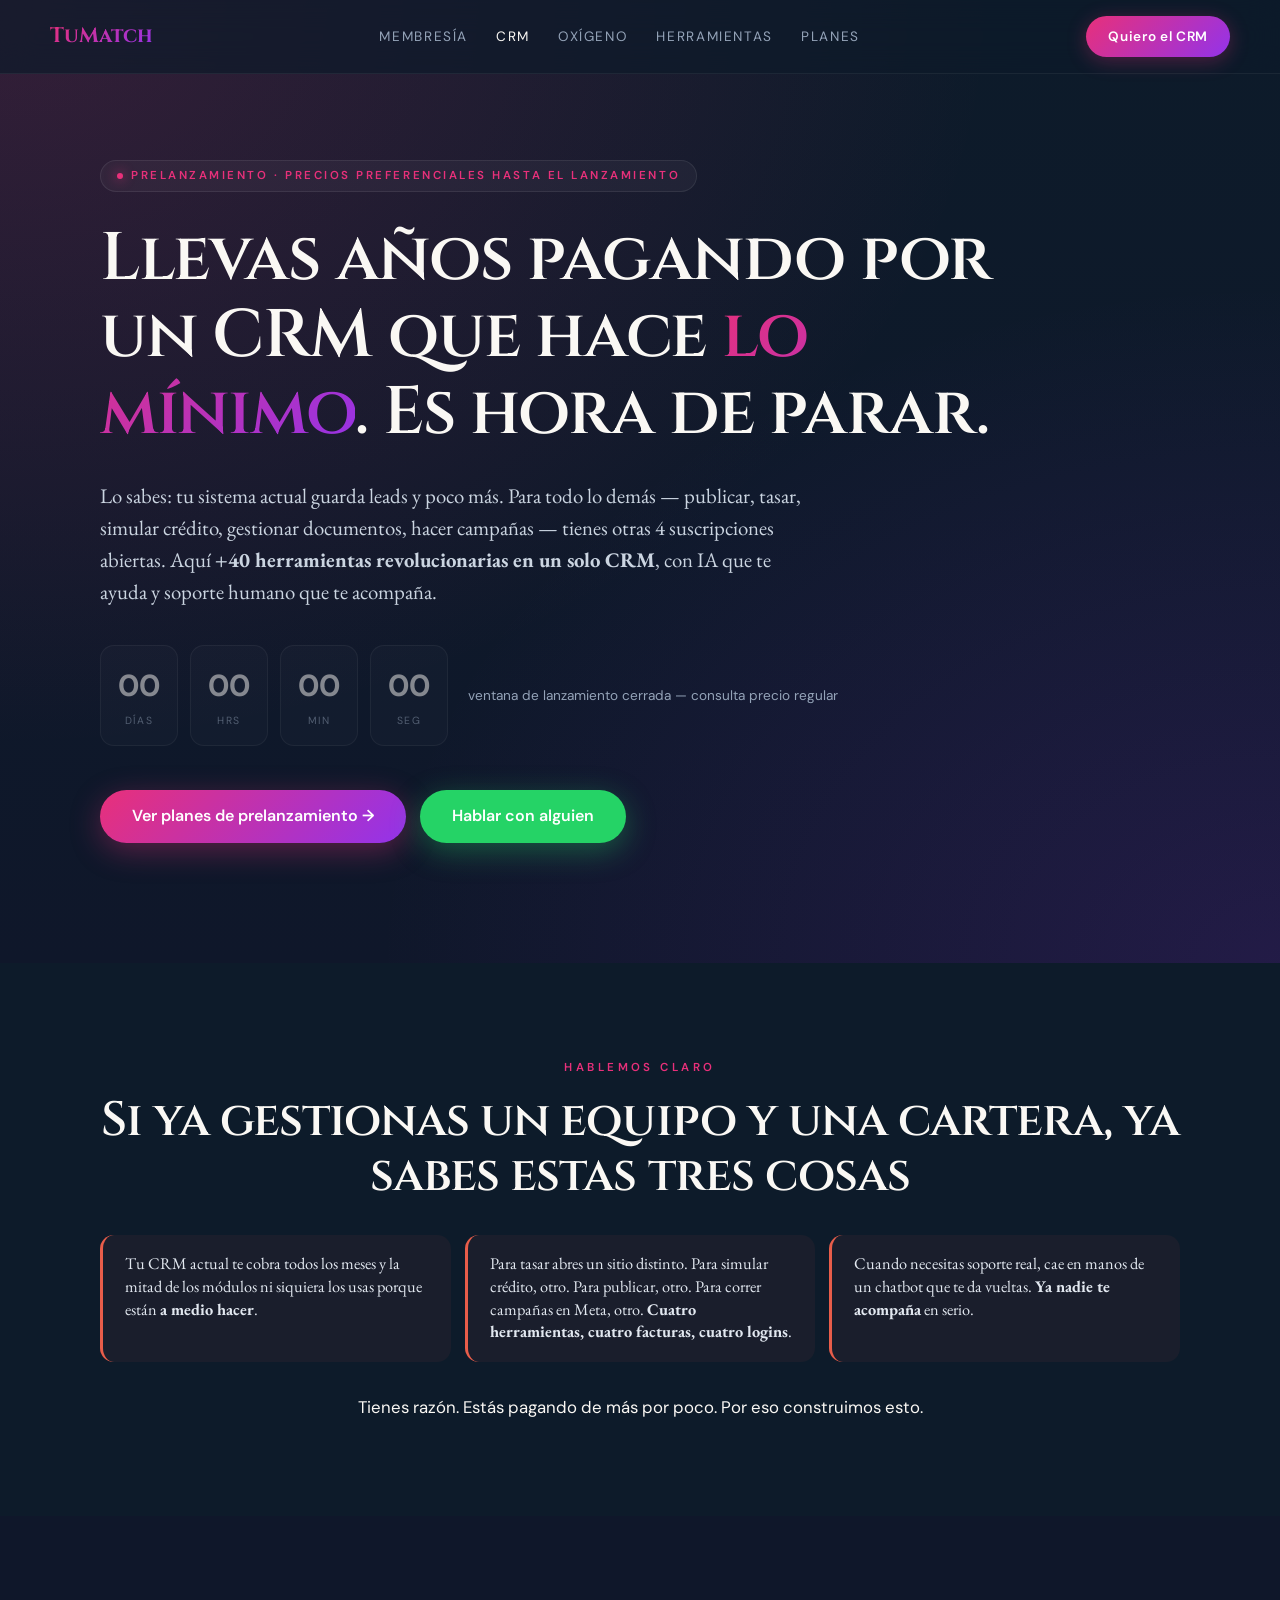
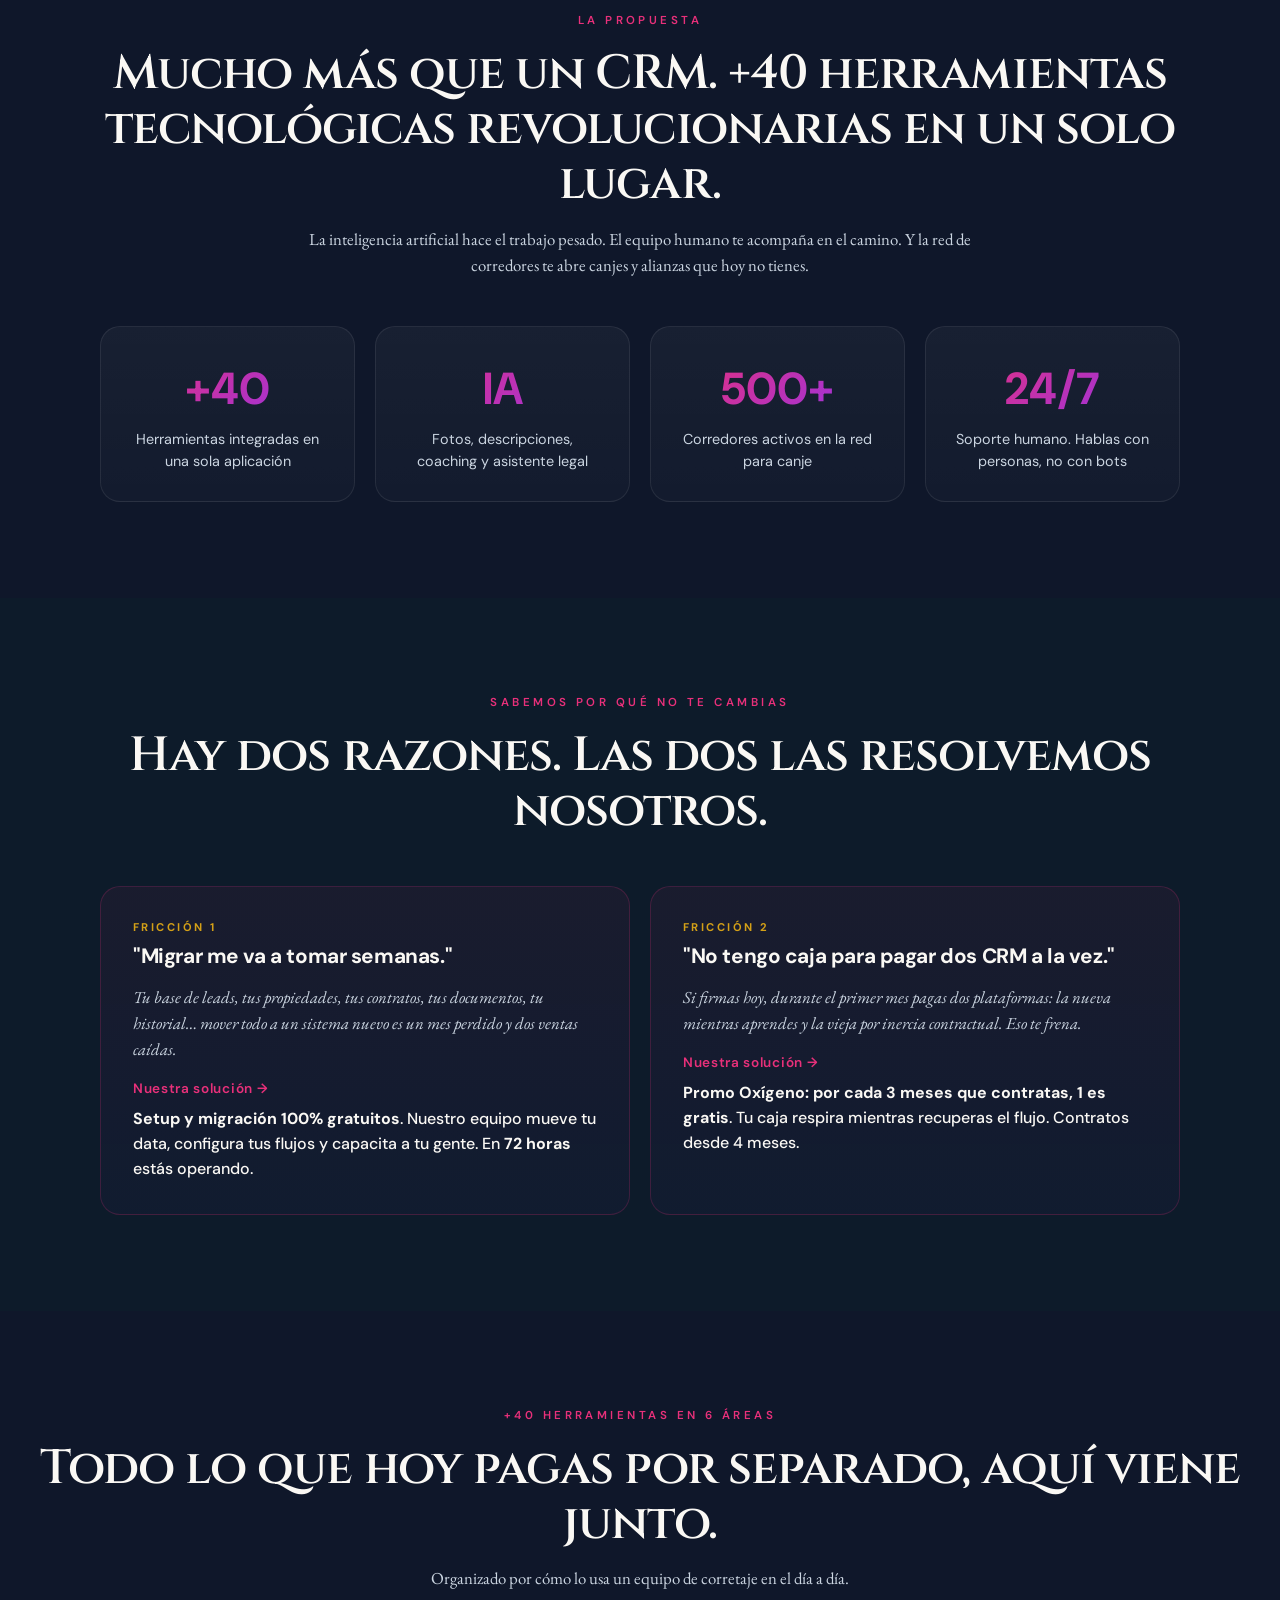
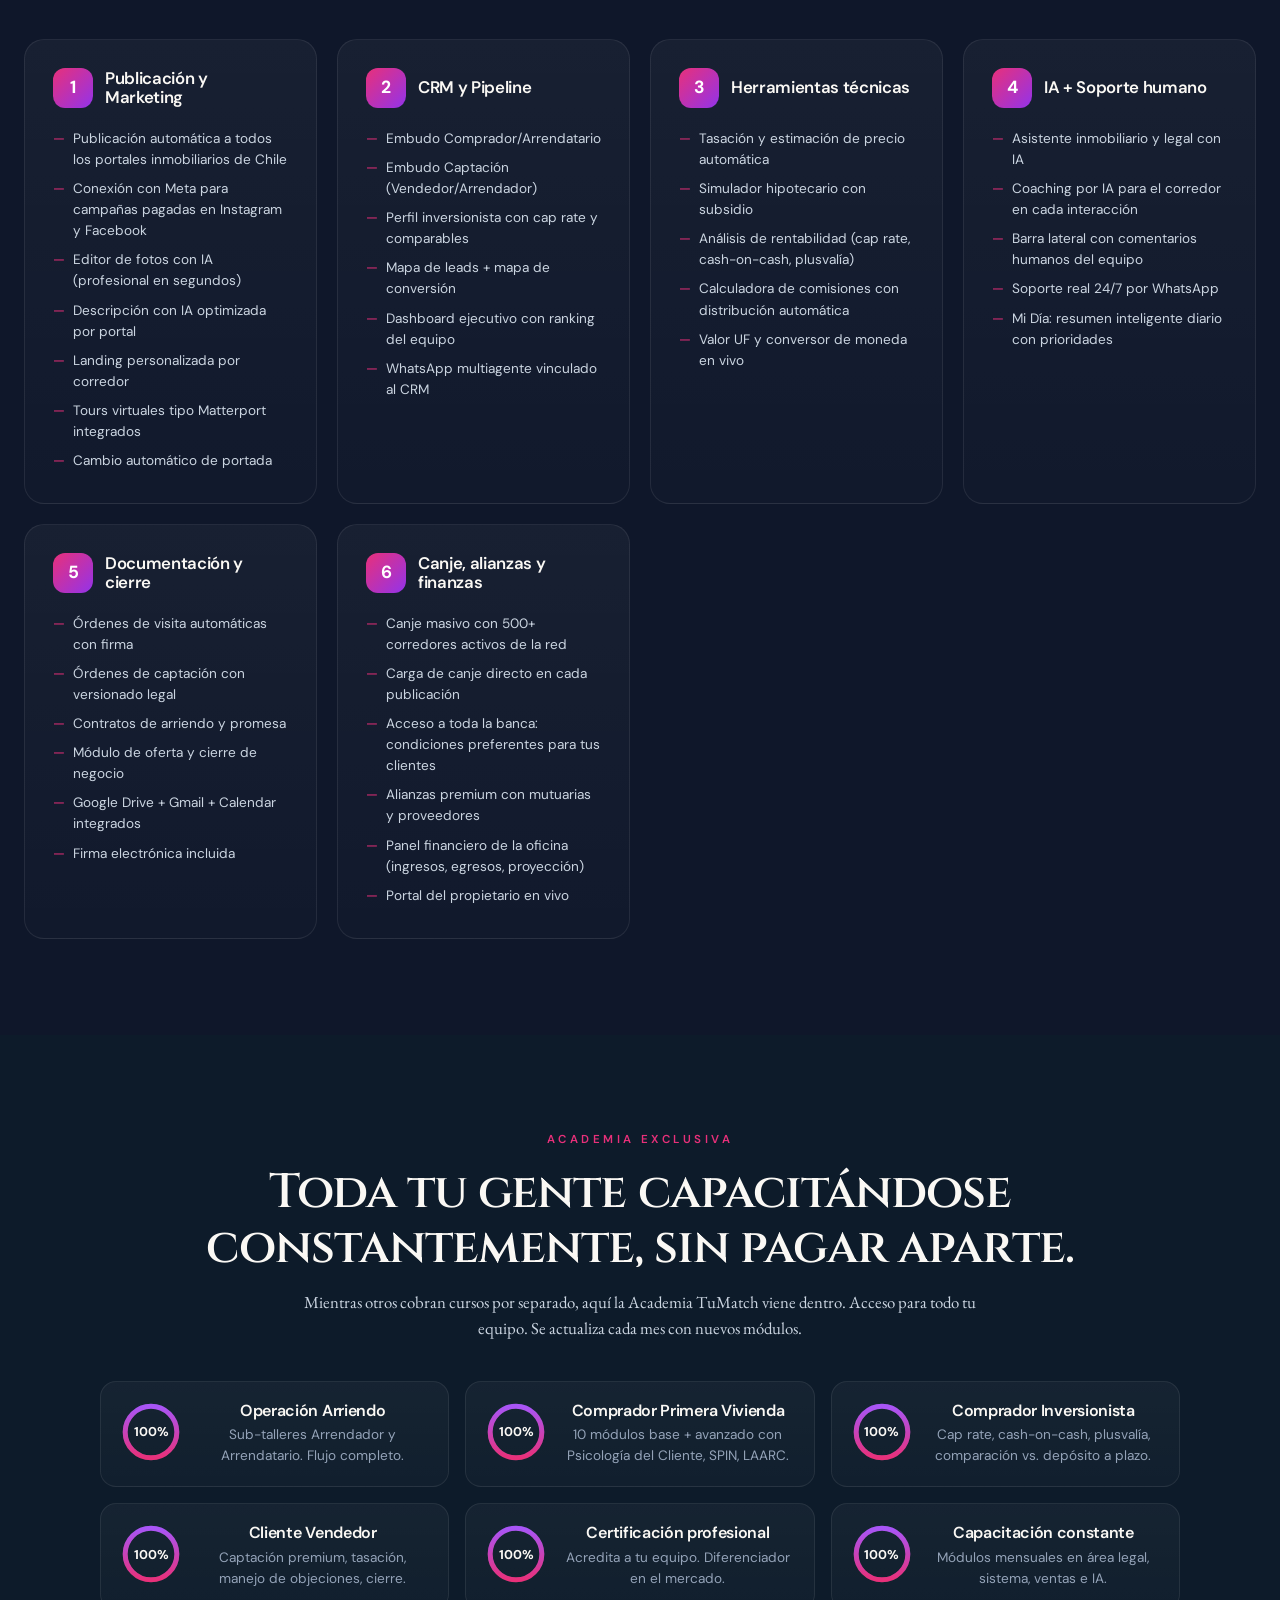
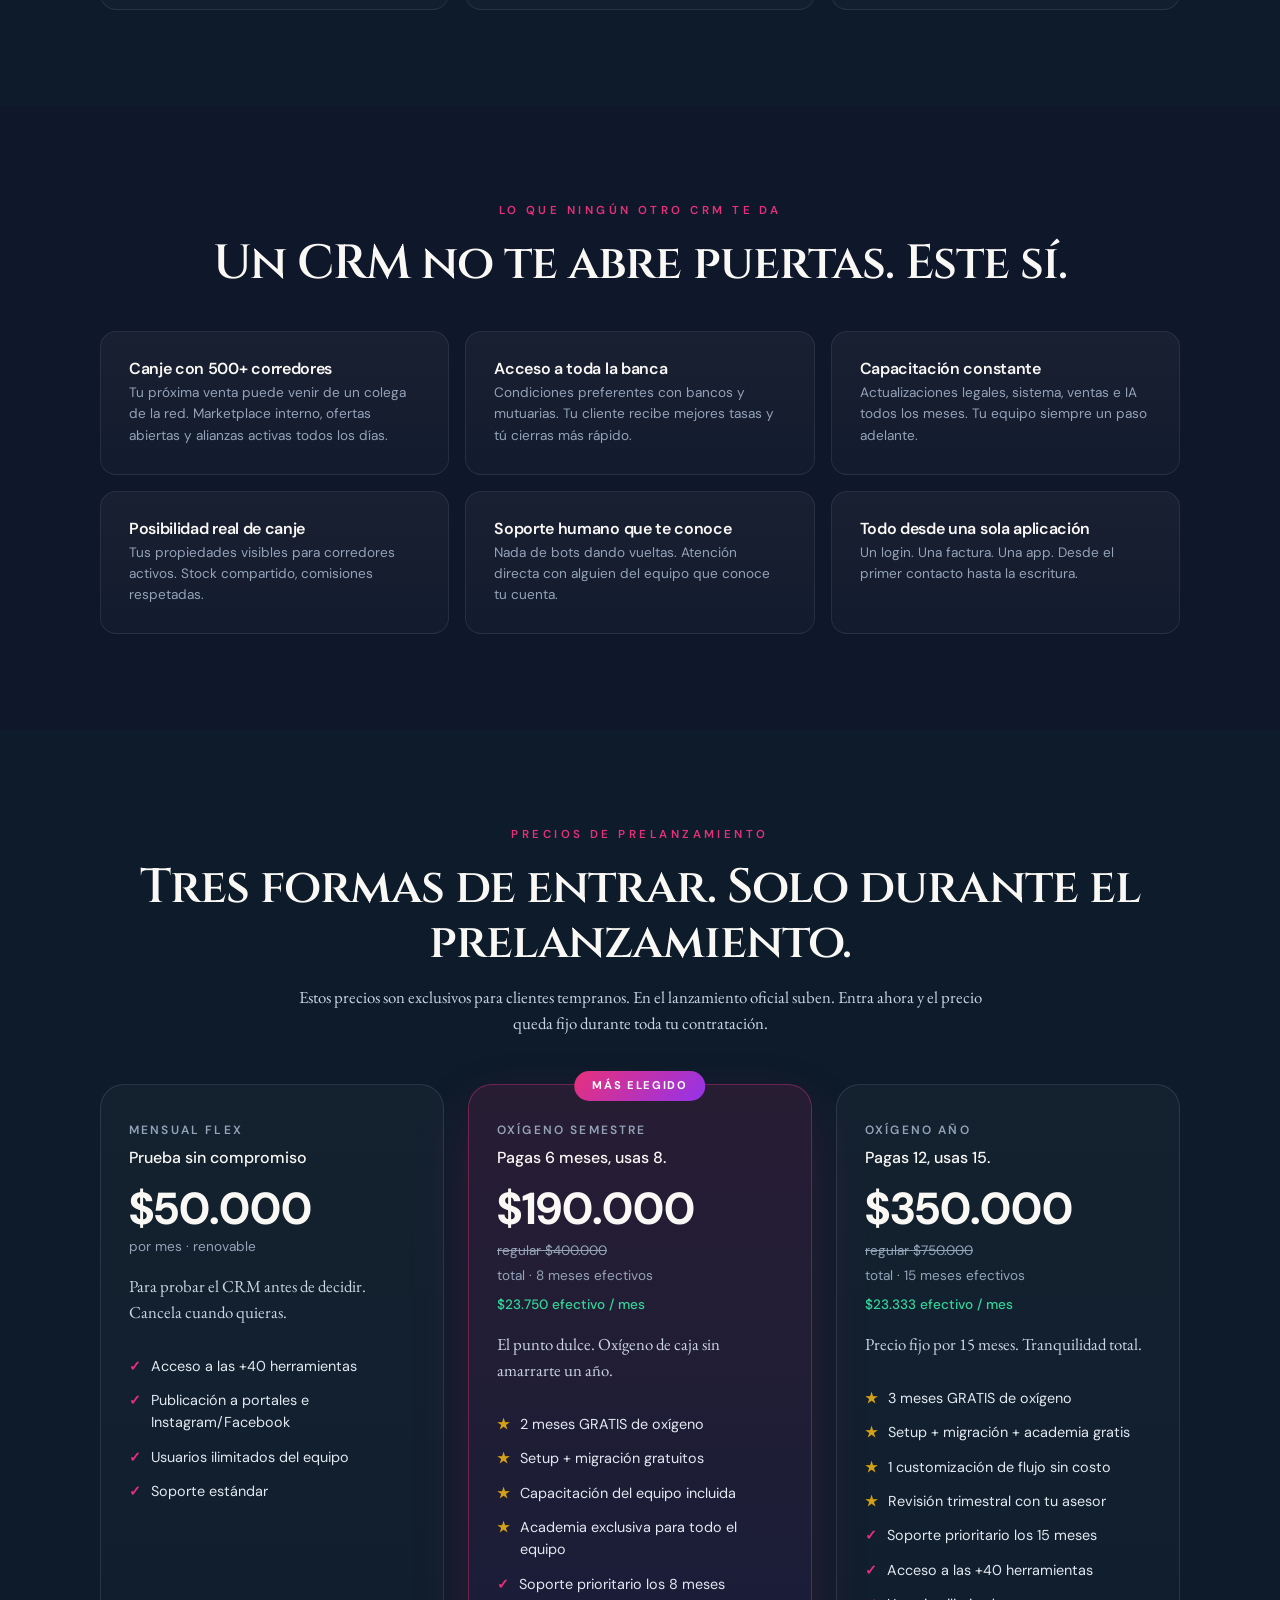
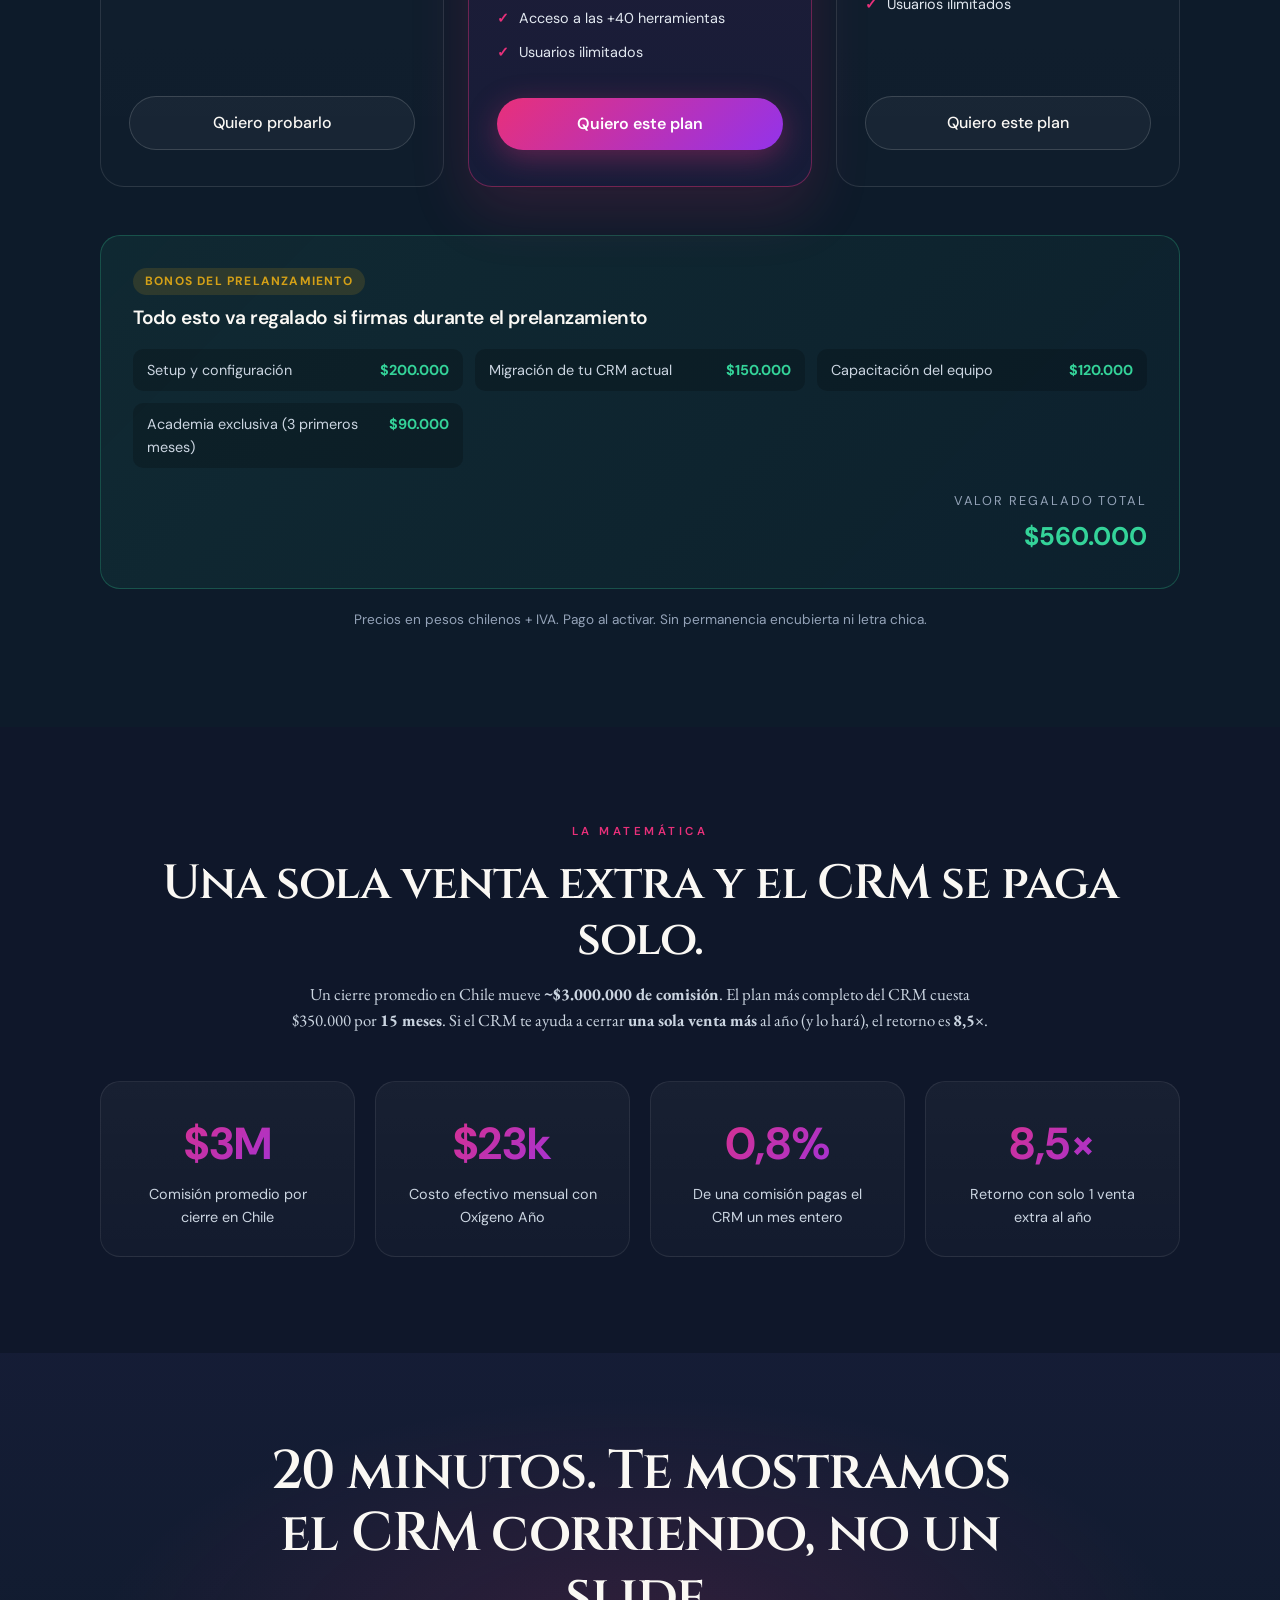
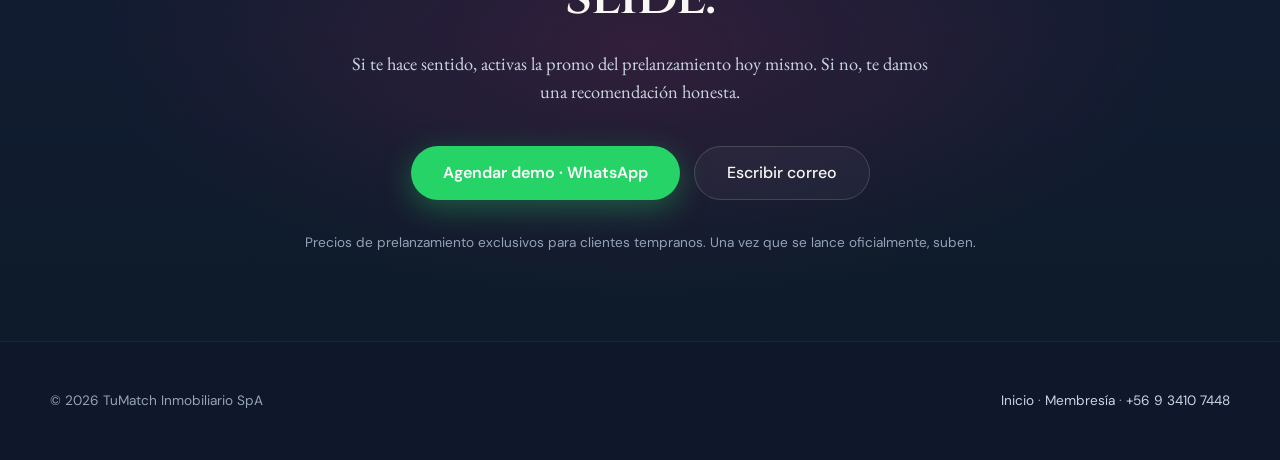
==== crm/index.html @ 9b748abf "refactor(crm, hub): ajustar avatar + quitar comparativa pública CRM: - Avatar: dueño inmobiliaria co" ====
<!DOCTYPE html>
<html lang="es">
<head>
  <meta charset="UTF-8" />
  <meta name="viewport" content="width=device-width, initial-scale=1.0" />
  <meta name="theme-color" content="#0D1B2A" />
  <meta name="robots" content="index, follow" />

  <title>CRM TuMatch — Más de 40 herramientas revolucionarias en un solo CRM</title>
  <meta name="description" content="Mucho más que un CRM. +40 herramientas con IA, academia exclusiva, canje con 500+ corredores y alianzas con la banca. Prelanzamiento con precios preferenciales: pagas 6 meses, usas 8." />

  <link rel="canonical" href="https://tumatch-propuesta-comercial.vercel.app/crm" />
  <link rel="icon" type="image/svg+xml" href="/favicon.svg" />

  <meta property="og:type" content="product" />
  <meta property="og:url" content="https://tumatch-propuesta-comercial.vercel.app/crm" />
  <meta property="og:title" content="CRM TuMatch — +40 herramientas revolucionarias en un solo lugar" />
  <meta property="og:description" content="Mucho más que CRM: IA, academia, canje entre corredores, alianzas con banca. Precios preferenciales de prelanzamiento hasta el lanzamiento oficial." />
  <meta property="og:image" content="https://tumatch-propuesta-comercial.vercel.app/favicon.svg" />
  <meta property="og:site_name" content="TuMatch" />
  <meta property="og:locale" content="es_CL" />
  <meta name="twitter:card" content="summary_large_image" />
  <meta name="twitter:title" content="CRM TuMatch — +40 herramientas revolucionarias" />
  <meta name="twitter:description" content="Mucho más que CRM: IA, academia, canje, banca. Prelanzamiento." />
  <meta name="twitter:image" content="https://tumatch-propuesta-comercial.vercel.app/favicon.svg" />

  <link rel="preconnect" href="https://fonts.googleapis.com" />
  <link rel="preconnect" href="https://fonts.gstatic.com" crossorigin />
  <link href="https://fonts.googleapis.com/css2?family=Cinzel:wght@500;600;700&family=EB+Garamond:wght@400;500&family=DM+Sans:wght@400;500;600;700&display=swap" rel="stylesheet" />
  <link rel="stylesheet" href="/styles.css" />

  <script type="application/ld+json">
  {
    "@context": "https://schema.org",
    "@type": "Product",
    "name": "CRM TuMatch",
    "description": "Plataforma todo-en-uno con +40 herramientas para empresas de corretaje: CRM, IA, academia exclusiva, red de canje, alianzas con banca, publicación a portales y redes sociales.",
    "brand": { "@type": "Brand", "name": "TuMatch" },
    "offers": [
      {
        "@type": "Offer",
        "name": "Prelanzamiento — Mensual Flex",
        "price": "50000",
        "priceCurrency": "CLP",
        "priceValidUntil": "2026-04-30",
        "availability": "https://schema.org/InStock",
        "url": "https://tumatch-propuesta-comercial.vercel.app/crm#planes"
      },
      {
        "@type": "Offer",
        "name": "Prelanzamiento — Oxígeno Semestre (pagas 6, usas 8)",
        "price": "190000",
        "priceCurrency": "CLP",
        "priceValidUntil": "2026-04-30",
        "availability": "https://schema.org/InStock",
        "url": "https://tumatch-propuesta-comercial.vercel.app/crm#planes"
      },
      {
        "@type": "Offer",
        "name": "Prelanzamiento — Oxígeno Año (pagas 12, usas 15)",
        "price": "350000",
        "priceCurrency": "CLP",
        "priceValidUntil": "2026-04-30",
        "availability": "https://schema.org/InStock",
        "url": "https://tumatch-propuesta-comercial.vercel.app/crm#planes"
      }
    ]
  }
  </script>
</head>
<body>
  <a href="#main" class="skip-link">Saltar al contenido</a>

  <nav class="nav" aria-label="Navegación principal">
    <div class="nav-inner">
      <a href="/" class="brand">TuMatch</a>
      <div class="nav-links">
        <a href="/membresia">Membresía</a>
        <a href="/crm" aria-current="page">CRM</a>
        <a href="#oxigeno">Oxígeno</a>
        <a href="#herramientas">Herramientas</a>
        <a href="#planes">Planes</a>
      </div>
      <a class="nav-cta" href="https://wa.me/56934107448?text=Hola%2C%20me%20interesa%20el%20CRM%20de%20TuMatch" target="_blank" rel="noopener noreferrer">Quiero el CRM</a>
    </div>
  </nav>

  <main id="main">
    <!-- HERO -->
    <section class="hero">
      <div class="section-narrow">
        <div class="hero-badge"><span class="dot" aria-hidden="true"></span>Prelanzamiento · Precios preferenciales hasta el lanzamiento</div>
        <h1>Llevas años pagando por un CRM que hace <span class="grad">lo mínimo</span>. Es hora de parar.</h1>
        <p class="lead">
          Lo sabes: tu sistema actual guarda leads y poco más. Para todo lo demás — publicar, tasar,
          simular crédito, gestionar documentos, hacer campañas — tienes otras 4 suscripciones abiertas.
          Aquí <strong>+40 herramientas revolucionarias en un solo CRM</strong>, con IA que te ayuda y
          soporte humano que te acompaña.
        </p>

        <div id="countdown" class="countdown" aria-live="polite">
          <div class="countdown-box"><div class="num" data-d>00</div><div class="lbl">días</div></div>
          <div class="countdown-box"><div class="num" data-h>00</div><div class="lbl">hrs</div></div>
          <div class="countdown-box"><div class="num" data-m>00</div><div class="lbl">min</div></div>
          <div class="countdown-box"><div class="num" data-s>00</div><div class="lbl">seg</div></div>
          <span class="countdown-caption" data-cd-caption>para el precio único de prelanzamiento</span>
        </div>

        <div class="hero-ctas">
          <a href="#planes" class="btn-primary">Ver planes de prelanzamiento →</a>
          <a href="https://wa.me/56934107448?text=Hola%2C%20me%20interesa%20el%20CRM%20de%20TuMatch" target="_blank" rel="noopener noreferrer" class="btn-whatsapp">Hablar con alguien</a>
        </div>
      </div>
    </section>

    <!-- EL INSIGHT -->
    <section class="section">
      <div class="section-narrow">
        <div class="center">
          <div class="section-eyebrow">Hablemos claro</div>
          <h2 class="section-title">Si ya gestionas un equipo y una cartera, ya sabes estas tres cosas</h2>
        </div>
        <ul class="pain-list">
          <li>Tu CRM actual te cobra todos los meses y la mitad de los módulos ni siquiera los usas porque están <strong>a medio hacer</strong>.</li>
          <li>Para tasar abres un sitio distinto. Para simular crédito, otro. Para publicar, otro. Para correr campañas en Meta, otro. <strong>Cuatro herramientas, cuatro facturas, cuatro logins</strong>.</li>
          <li>Cuando necesitas soporte real, cae en manos de un chatbot que te da vueltas. <strong>Ya nadie te acompaña</strong> en serio.</li>
        </ul>
        <p class="note" style="margin-top: 32px; font-size: 1.05rem; color: var(--cream);">
          Tienes razón. Estás pagando de más por poco. Por eso construimos esto.
        </p>
      </div>
    </section>

    <!-- LA PROPUESTA -->
    <section class="section" style="background: var(--slate-900);">
      <div class="section-narrow center">
        <div class="section-eyebrow">La propuesta</div>
        <h2 class="section-title">Mucho más que un CRM. +40 herramientas tecnológicas revolucionarias en un solo lugar.</h2>
        <p class="section-lead">
          La inteligencia artificial hace el trabajo pesado. El equipo humano te acompaña en el camino.
          Y la red de corredores te abre canjes y alianzas que hoy no tienes.
        </p>
        <div class="stats-grid">
          <div class="stat"><div class="big">+40</div><div class="lbl">Herramientas integradas en una sola aplicación</div></div>
          <div class="stat"><div class="big">IA</div><div class="lbl">Fotos, descripciones, coaching y asistente legal</div></div>
          <div class="stat"><div class="big">500+</div><div class="lbl">Corredores activos en la red para canje</div></div>
          <div class="stat"><div class="big">24/7</div><div class="lbl">Soporte humano. Hablas con personas, no con bots</div></div>
        </div>
      </div>
    </section>

    <!-- FRICCIONES + OXÍGENO -->
    <section class="section" id="oxigeno">
      <div class="section-narrow">
        <div class="center">
          <div class="section-eyebrow">Sabemos por qué no te cambias</div>
          <h2 class="section-title">Hay dos razones. Las dos las resolvemos nosotros.</h2>
        </div>

        <div class="frictions">
          <div class="friction">
            <div class="friction-tag">Fricción 1</div>
            <h3>"Migrar me va a tomar semanas."</h3>
            <p class="problem">Tu base de leads, tus propiedades, tus contratos, tus documentos, tu historial… mover todo a un sistema nuevo es un mes perdido y dos ventas caídas.</p>
            <div class="arrow">Nuestra solución →</div>
            <p class="answer"><strong>Setup y migración 100% gratuitos</strong>. Nuestro equipo mueve tu data, configura tus flujos y capacita a tu gente. En <strong>72 horas</strong> estás operando.</p>
          </div>

          <div class="friction">
            <div class="friction-tag">Fricción 2</div>
            <h3>"No tengo caja para pagar dos CRM a la vez."</h3>
            <p class="problem">Si firmas hoy, durante el primer mes pagas dos plataformas: la nueva mientras aprendes y la vieja por inercia contractual. Eso te frena.</p>
            <div class="arrow">Nuestra solución →</div>
            <p class="answer"><strong>Promo Oxígeno: por cada 3 meses que contratas, 1 es gratis</strong>. Tu caja respira mientras recuperas el flujo. Contratos desde 4 meses.</p>
          </div>
        </div>
      </div>
    </section>

    <!-- HERRAMIENTAS -->
    <section class="section" id="herramientas" style="background: var(--slate-900);">
      <div class="section-wide">
        <div class="center">
          <div class="section-eyebrow">+40 herramientas en 6 áreas</div>
          <h2 class="section-title">Todo lo que hoy pagas por separado, aquí viene junto.</h2>
          <p class="section-lead">Organizado por cómo lo usa un equipo de corretaje en el día a día.</p>
        </div>

        <div class="tool-cats">
          <div class="tool-cat">
            <div class="tool-cat-head">
              <div class="tool-cat-icon" aria-hidden="true">1</div>
              <h3>Publicación y Marketing</h3>
            </div>
            <ul>
              <li>Publicación automática a todos los portales inmobiliarios de Chile</li>
              <li>Conexión con Meta para campañas pagadas en Instagram y Facebook</li>
              <li>Editor de fotos con IA (profesional en segundos)</li>
              <li>Descripción con IA optimizada por portal</li>
              <li>Landing personalizada por corredor</li>
              <li>Tours virtuales tipo Matterport integrados</li>
              <li>Cambio automático de portada</li>
            </ul>
          </div>

          <div class="tool-cat">
            <div class="tool-cat-head">
              <div class="tool-cat-icon" aria-hidden="true">2</div>
              <h3>CRM y Pipeline</h3>
            </div>
            <ul>
              <li>Embudo Comprador/Arrendatario</li>
              <li>Embudo Captación (Vendedor/Arrendador)</li>
              <li>Perfil inversionista con cap rate y comparables</li>
              <li>Mapa de leads + mapa de conversión</li>
              <li>Dashboard ejecutivo con ranking del equipo</li>
              <li>WhatsApp multiagente vinculado al CRM</li>
            </ul>
          </div>

          <div class="tool-cat">
            <div class="tool-cat-head">
              <div class="tool-cat-icon" aria-hidden="true">3</div>
              <h3>Herramientas técnicas</h3>
            </div>
            <ul>
              <li>Tasación y estimación de precio automática</li>
              <li>Simulador hipotecario con subsidio</li>
              <li>Análisis de rentabilidad (cap rate, cash-on-cash, plusvalía)</li>
              <li>Calculadora de comisiones con distribución automática</li>
              <li>Valor UF y conversor de moneda en vivo</li>
            </ul>
          </div>

          <div class="tool-cat">
            <div class="tool-cat-head">
              <div class="tool-cat-icon" aria-hidden="true">4</div>
              <h3>IA + Soporte humano</h3>
            </div>
            <ul>
              <li>Asistente inmobiliario y legal con IA</li>
              <li>Coaching por IA para el corredor en cada interacción</li>
              <li>Barra lateral con comentarios humanos del equipo</li>
              <li>Soporte real 24/7 por WhatsApp</li>
              <li>Mi Día: resumen inteligente diario con prioridades</li>
            </ul>
          </div>

          <div class="tool-cat">
            <div class="tool-cat-head">
              <div class="tool-cat-icon" aria-hidden="true">5</div>
              <h3>Documentación y cierre</h3>
            </div>
            <ul>
              <li>Órdenes de visita automáticas con firma</li>
              <li>Órdenes de captación con versionado legal</li>
              <li>Contratos de arriendo y promesa</li>
              <li>Módulo de oferta y cierre de negocio</li>
              <li>Google Drive + Gmail + Calendar integrados</li>
              <li>Firma electrónica incluida</li>
            </ul>
          </div>

          <div class="tool-cat">
            <div class="tool-cat-head">
              <div class="tool-cat-icon" aria-hidden="true">6</div>
              <h3>Canje, alianzas y finanzas</h3>
            </div>
            <ul>
              <li>Canje masivo con 500+ corredores activos de la red</li>
              <li>Carga de canje directo en cada publicación</li>
              <li>Acceso a toda la banca: condiciones preferentes para tus clientes</li>
              <li>Alianzas premium con mutuarias y proveedores</li>
              <li>Panel financiero de la oficina (ingresos, egresos, proyección)</li>
              <li>Portal del propietario en vivo</li>
            </ul>
          </div>
        </div>
      </div>
    </section>

    <!-- ACADEMIA -->
    <section class="section">
      <div class="section-narrow center">
        <div class="section-eyebrow">Academia exclusiva</div>
        <h2 class="section-title">Toda tu gente capacitándose constantemente, sin pagar aparte.</h2>
        <p class="section-lead">
          Mientras otros cobran cursos por separado, aquí la Academia TuMatch viene dentro. Acceso para
          todo tu equipo. Se actualiza cada mes con nuevos módulos.
        </p>

        <div class="features-grid" style="margin-top: 40px;">
          <div class="feature"><div class="ring" data-ring="100"></div><div class="feature-body"><h3>Operación Arriendo</h3><p>Sub-talleres Arrendador y Arrendatario. Flujo completo.</p></div></div>
          <div class="feature"><div class="ring" data-ring="100"></div><div class="feature-body"><h3>Comprador Primera Vivienda</h3><p>10 módulos base + avanzado con Psicología del Cliente, SPIN, LAARC.</p></div></div>
          <div class="feature"><div class="ring" data-ring="100"></div><div class="feature-body"><h3>Comprador Inversionista</h3><p>Cap rate, cash-on-cash, plusvalía, comparación vs. depósito a plazo.</p></div></div>
          <div class="feature"><div class="ring" data-ring="100"></div><div class="feature-body"><h3>Cliente Vendedor</h3><p>Captación premium, tasación, manejo de objeciones, cierre.</p></div></div>
          <div class="feature"><div class="ring" data-ring="100"></div><div class="feature-body"><h3>Certificación profesional</h3><p>Acredita a tu equipo. Diferenciador en el mercado.</p></div></div>
          <div class="feature"><div class="ring" data-ring="100"></div><div class="feature-body"><h3>Capacitación constante</h3><p>Módulos mensuales en área legal, sistema, ventas e IA.</p></div></div>
        </div>
      </div>
    </section>

    <!-- RED Y ALIANZAS -->
    <section class="section" style="background: var(--slate-900);">
      <div class="section-narrow">
        <div class="center">
          <div class="section-eyebrow">Lo que ningún otro CRM te da</div>
          <h2 class="section-title">Un CRM no te abre puertas. Este sí.</h2>
        </div>

        <div class="features-grid" style="margin-top: 40px;">
          <div class="feature" style="padding: 28px;"><div class="feature-body"><h3>Canje con 500+ corredores</h3><p>Tu próxima venta puede venir de un colega de la red. Marketplace interno, ofertas abiertas y alianzas activas todos los días.</p></div></div>
          <div class="feature" style="padding: 28px;"><div class="feature-body"><h3>Acceso a toda la banca</h3><p>Condiciones preferentes con bancos y mutuarias. Tu cliente recibe mejores tasas y tú cierras más rápido.</p></div></div>
          <div class="feature" style="padding: 28px;"><div class="feature-body"><h3>Capacitación constante</h3><p>Actualizaciones legales, sistema, ventas e IA todos los meses. Tu equipo siempre un paso adelante.</p></div></div>
          <div class="feature" style="padding: 28px;"><div class="feature-body"><h3>Posibilidad real de canje</h3><p>Tus propiedades visibles para corredores activos. Stock compartido, comisiones respetadas.</p></div></div>
          <div class="feature" style="padding: 28px;"><div class="feature-body"><h3>Soporte humano que te conoce</h3><p>Nada de bots dando vueltas. Atención directa con alguien del equipo que conoce tu cuenta.</p></div></div>
          <div class="feature" style="padding: 28px;"><div class="feature-body"><h3>Todo desde una sola aplicación</h3><p>Un login. Una factura. Una app. Desde el primer contacto hasta la escritura.</p></div></div>
        </div>
      </div>
    </section>

    <!-- PLANES -->
    <section class="section" id="planes">
      <div class="section-narrow">
        <div class="center">
          <div class="section-eyebrow">Precios de prelanzamiento</div>
          <h2 class="section-title">Tres formas de entrar. Solo durante el prelanzamiento.</h2>
          <p class="section-lead">
            Estos precios son exclusivos para clientes tempranos. En el lanzamiento oficial suben.
            Entra ahora y el precio queda fijo durante toda tu contratación.
          </p>
        </div>

        <div class="plans-grid">
          <!-- MENSUAL -->
          <div class="plan">
            <div class="plan-period">Mensual Flex</div>
            <div class="plan-headline">Prueba sin compromiso</div>
            <div class="plan-price">$50.000</div>
            <div class="plan-equiv">por mes · renovable</div>
            <p class="plan-sub">Para probar el CRM antes de decidir. Cancela cuando quieras.</p>
            <ul class="plan-list">
              <li>Acceso a las +40 herramientas</li>
              <li>Publicación a portales e Instagram/Facebook</li>
              <li>Usuarios ilimitados del equipo</li>
              <li>Soporte estándar</li>
            </ul>
            <a href="https://wa.me/56934107448?text=Hola%2C%20quiero%20el%20plan%20Mensual%20Flex%20del%20CRM%20TuMatch" target="_blank" rel="noopener noreferrer" class="btn-ghost">Quiero probarlo</a>
          </div>

          <!-- SEMESTRE OXIGENO - BEST -->
          <div class="plan best">
            <div class="plan-ribbon">Más elegido</div>
            <div class="plan-period">Oxígeno Semestre</div>
            <div class="plan-headline">Pagas 6 meses, usas 8.</div>
            <div class="plan-price">$190.000</div>
            <div class="plan-anchor">regular $400.000</div>
            <div class="plan-equiv">total · 8 meses efectivos</div>
            <div class="plan-savings">$23.750 efectivo / mes</div>
            <p class="plan-sub">El punto dulce. Oxígeno de caja sin amarrarte un año.</p>
            <ul class="plan-list">
              <li class="extra">2 meses GRATIS de oxígeno</li>
              <li class="extra">Setup + migración gratuitos</li>
              <li class="extra">Capacitación del equipo incluida</li>
              <li class="extra">Academia exclusiva para todo el equipo</li>
              <li>Soporte prioritario los 8 meses</li>
              <li>Acceso a las +40 herramientas</li>
              <li>Usuarios ilimitados</li>
            </ul>
            <a href="https://wa.me/56934107448?text=Hola%2C%20quiero%20el%20plan%20Ox%C3%ADgeno%20Semestre%20del%20CRM%20TuMatch" target="_blank" rel="noopener noreferrer" class="btn-primary">Quiero este plan</a>
          </div>

          <!-- ANUAL OXIGENO -->
          <div class="plan">
            <div class="plan-period">Oxígeno Año</div>
            <div class="plan-headline">Pagas 12, usas 15.</div>
            <div class="plan-price">$350.000</div>
            <div class="plan-anchor">regular $750.000</div>
            <div class="plan-equiv">total · 15 meses efectivos</div>
            <div class="plan-savings">$23.333 efectivo / mes</div>
            <p class="plan-sub">Precio fijo por 15 meses. Tranquilidad total.</p>
            <ul class="plan-list">
              <li class="extra">3 meses GRATIS de oxígeno</li>
              <li class="extra">Setup + migración + academia gratis</li>
              <li class="extra">1 customización de flujo sin costo</li>
              <li class="extra">Revisión trimestral con tu asesor</li>
              <li>Soporte prioritario los 15 meses</li>
              <li>Acceso a las +40 herramientas</li>
              <li>Usuarios ilimitados</li>
            </ul>
            <a href="https://wa.me/56934107448?text=Hola%2C%20quiero%20el%20plan%20Ox%C3%ADgeno%20A%C3%B1o%20del%20CRM%20TuMatch" target="_blank" rel="noopener noreferrer" class="btn-ghost">Quiero este plan</a>
          </div>
        </div>

        <div class="savings-box" style="margin-top: 48px;">
          <span class="highlight-pill">Bonos del prelanzamiento</span>
          <h3 style="margin-top: 12px;">Todo esto va regalado si firmas durante el prelanzamiento</h3>
          <ul class="savings-list">
            <li><span class="label">Setup y configuración</span><span class="price">$200.000</span></li>
            <li><span class="label">Migración de tu CRM actual</span><span class="price">$150.000</span></li>
            <li><span class="label">Capacitación del equipo</span><span class="price">$120.000</span></li>
            <li><span class="label">Academia exclusiva (3 primeros meses)</span><span class="price">$90.000</span></li>
          </ul>
          <div class="savings-total">
            <small>Valor regalado total</small>
            <strong>$560.000</strong>
          </div>
        </div>

        <p class="note">Precios en pesos chilenos + IVA. Pago al activar. Sin permanencia encubierta ni letra chica.</p>
      </div>
    </section>

    <!-- ROI -->
    <section class="section" style="background: var(--slate-900);">
      <div class="section-narrow center">
        <div class="section-eyebrow">La matemática</div>
        <h2 class="section-title">Una sola venta extra y el CRM se paga solo.</h2>
        <p class="section-lead">
          Un cierre promedio en Chile mueve <strong>~$3.000.000 de comisión</strong>. El plan más completo
          del CRM cuesta $350.000 por <strong>15 meses</strong>. Si el CRM te ayuda a cerrar <strong>una sola
          venta más</strong> al año (y lo hará), el retorno es <strong>8,5×</strong>.
        </p>
        <div class="stats-grid">
          <div class="stat"><div class="big">$3M</div><div class="lbl">Comisión promedio por cierre en Chile</div></div>
          <div class="stat"><div class="big">$23k</div><div class="lbl">Costo efectivo mensual con Oxígeno Año</div></div>
          <div class="stat"><div class="big">0,8%</div><div class="lbl">De una comisión pagas el CRM un mes entero</div></div>
          <div class="stat"><div class="big">8,5×</div><div class="lbl">Retorno con solo 1 venta extra al año</div></div>
        </div>
      </div>
    </section>

    <!-- CTA -->
    <section class="cta-block">
      <h2>20 minutos. Te mostramos el CRM corriendo, no un slide.</h2>
      <p>Si te hace sentido, activas la promo del prelanzamiento hoy mismo. Si no, te damos una recomendación honesta.</p>
      <div class="buttons">
        <a href="https://wa.me/56934107448?text=Hola%2C%20quiero%20agendar%20una%20demo%20del%20CRM%20TuMatch" target="_blank" rel="noopener noreferrer" class="btn-whatsapp">Agendar demo · WhatsApp</a>
        <a href="mailto:patricio.rojas@tumatchinmobiliario.cl?subject=Demo%20CRM%20TuMatch" class="btn-ghost">Escribir correo</a>
      </div>
      <small>Precios de prelanzamiento exclusivos para clientes tempranos. Una vez que se lance oficialmente, suben.</small>
    </section>
  </main>

  <footer class="footer">
    <div class="footer-inner">
      <div>© 2026 TuMatch Inmobiliario SpA</div>
      <div>
        <a href="/">Inicio</a> · <a href="/membresia">Membresía</a> ·
        <a href="https://wa.me/56934107448" target="_blank" rel="noopener noreferrer">+56 9 3410 7448</a>
      </div>
    </div>
  </footer>

  <script src="/app.js"></script>
</body>
</html>
---- styles.css ----
/* TuMatch — Propuesta Comercial | Shared styles */
:root {
  --navy: #0D1B2A;
  --navy-2: #1B2B3E;
  --cream: #FAF8F4;
  --coral: #E85D4A;
  --pink: #E8307A;
  --gold: #D4A017;
  --slate-900: #0f172a;
  --slate-800: #1e293b;
  --slate-700: #334155;
  --slate-400: #94a3b8;
  --slate-300: #cbd5e1;
  --slate-200: #e2e8f0;
  --grad-1: linear-gradient(135deg, #E8307A 0%, #9333ea 100%);
  --grad-2: linear-gradient(135deg, #E85D4A 0%, #D4A017 100%);
  --ring-grad: linear-gradient(90deg, #E8307A 0%, #a855f7 100%);
  --nav-h: 72px;
}

* { box-sizing: border-box; margin: 0; padding: 0; }
html { scroll-behavior: smooth; }
body {
  font-family: 'DM Sans', -apple-system, BlinkMacSystemFont, sans-serif;
  background: var(--navy);
  color: var(--cream);
  line-height: 1.55;
  -webkit-font-smoothing: antialiased;
}

h1, h2, h3 {
  font-family: 'Cinzel', Georgia, serif;
  font-weight: 600;
  letter-spacing: -0.02em;
  line-height: 1.15;
}
p, li, td, th { font-family: 'EB Garamond', Georgia, serif; font-size: 1.05rem; }
.ui { font-family: 'DM Sans', sans-serif; }

a { color: inherit; text-decoration: none; }
a:focus-visible, button:focus-visible { outline: 2px solid var(--pink); outline-offset: 3px; border-radius: 4px; }
button { font-family: inherit; cursor: pointer; border: none; background: transparent; color: inherit; }
img { max-width: 100%; display: block; }

/* Skip to content — hidden until keyboard focus */
.skip-link {
  position: absolute; top: -48px; left: 12px; z-index: 200;
  padding: 10px 16px; border-radius: 8px; background: var(--pink); color: white;
  font-family: 'DM Sans', sans-serif; font-size: 0.9rem; font-weight: 600;
  transition: top 0.2s;
}
.skip-link:focus-visible { top: 12px; outline: 3px solid white; }

/* Anchor targets not covered by the fixed nav */
section[id], [id="main"] { scroll-margin-top: calc(var(--nav-h) + 16px); }

/* ---------- NAV ---------- */
.nav {
  position: fixed; top: 0; left: 0; right: 0; z-index: 50;
  padding: 16px 24px;
  backdrop-filter: blur(16px);
  -webkit-backdrop-filter: blur(16px);
  background: rgba(13, 27, 42, 0.7);
  border-bottom: 1px solid rgba(255, 255, 255, 0.06);
}
.nav-inner {
  max-width: 1180px; margin: 0 auto;
  display: flex; align-items: center; justify-content: space-between;
  gap: 24px;
}
.brand {
  font-family: 'Cinzel', serif; font-weight: 700; font-size: 1.3rem;
  background: var(--grad-1); -webkit-background-clip: text; background-clip: text; color: transparent;
}
.nav-links { display: flex; gap: 28px; font-family: 'DM Sans', sans-serif; font-size: 0.85rem; letter-spacing: 0.12em; text-transform: uppercase; }
.nav-links a { color: var(--slate-400); transition: color 0.2s; }
.nav-links a:hover, .nav-links a[aria-current="page"] { color: var(--cream); }
.nav-cta {
  padding: 10px 22px; border-radius: 999px;
  background: var(--grad-1); color: white; font-family: 'DM Sans', sans-serif; font-weight: 600; font-size: 0.85rem;
  letter-spacing: 0.05em; transition: transform 0.2s, box-shadow 0.2s;
  box-shadow: 0 4px 20px rgba(232, 48, 122, 0.3);
  white-space: nowrap;
}
.nav-cta:hover { transform: translateY(-1px); box-shadow: 0 6px 28px rgba(232, 48, 122, 0.5); }

/* ---------- LAYOUT ---------- */
.section { padding: 96px 24px; position: relative; }
.section-narrow { max-width: 1080px; margin: 0 auto; }
.section-wide { max-width: 1280px; margin: 0 auto; }

/* ---------- HERO ---------- */
.hero {
  padding: 160px 24px 120px;
  background:
    radial-gradient(ellipse at top left, rgba(232, 48, 122, 0.18), transparent 55%),
    radial-gradient(ellipse at bottom right, rgba(147, 51, 234, 0.15), transparent 50%),
    linear-gradient(180deg, var(--navy) 0%, var(--slate-900) 100%);
}
.hero-badge {
  display: inline-flex; align-items: center; gap: 8px;
  padding: 6px 16px; border-radius: 999px;
  background: rgba(255, 255, 255, 0.04); border: 1px solid rgba(255, 255, 255, 0.08);
  font-family: 'DM Sans', sans-serif; font-size: 0.72rem; letter-spacing: 0.22em; text-transform: uppercase;
  color: var(--pink); font-weight: 600;
}
.hero-badge .dot {
  width: 6px; height: 6px; border-radius: 999px; background: var(--pink);
  box-shadow: 0 0 12px var(--pink); animation: pulse 2s ease-in-out infinite;
}
@keyframes pulse { 0%, 100% { opacity: 1; } 50% { opacity: 0.4; } }

.hero h1 {
  font-size: clamp(2.5rem, 6vw, 4.2rem);
  margin-top: 28px;
  max-width: 900px;
}
.hero h1 .grad { background: var(--grad-1); -webkit-background-clip: text; background-clip: text; color: transparent; }
.hero .lead {
  margin-top: 28px; font-size: 1.3rem; color: var(--slate-300); max-width: 720px;
}
.hero-ctas { margin-top: 44px; display: flex; flex-wrap: wrap; gap: 14px; }
.btn-primary, .btn-ghost, .btn-whatsapp {
  display: inline-flex; align-items: center; justify-content: center; gap: 8px;
  padding: 14px 32px; border-radius: 999px;
  font-family: 'DM Sans', sans-serif; font-weight: 600; font-size: 1rem;
  transition: transform 0.2s, box-shadow 0.2s, background 0.2s;
  cursor: pointer; text-align: center;
}
.btn-primary { background: var(--grad-1); color: white; box-shadow: 0 8px 30px rgba(232, 48, 122, 0.35); }
.btn-primary:hover { transform: translateY(-2px); box-shadow: 0 12px 40px rgba(232, 48, 122, 0.55); }
.btn-ghost { background: rgba(255, 255, 255, 0.04); border: 1px solid rgba(255, 255, 255, 0.15); color: var(--cream); font-weight: 500; }
.btn-ghost:hover { background: rgba(255, 255, 255, 0.08); }
.btn-whatsapp { background: #25D366; color: white; box-shadow: 0 8px 30px rgba(37, 211, 102, 0.35); }
.btn-whatsapp:hover { transform: translateY(-2px); box-shadow: 0 12px 40px rgba(37, 211, 102, 0.55); }

/* ---------- COUNTDOWN ---------- */
.countdown { margin-top: 36px; display: flex; flex-wrap: wrap; gap: 12px; align-items: center; }
.countdown-box {
  min-width: 78px; text-align: center;
  padding: 16px 14px; border-radius: 14px;
  background: rgba(255, 255, 255, 0.04); border: 1px solid rgba(255, 255, 255, 0.1);
}
.countdown-box .num { font-family: 'DM Sans', sans-serif; font-size: 1.9rem; font-weight: 700; color: var(--cream); font-variant-numeric: tabular-nums; }
.countdown-box .lbl { font-family: 'DM Sans', sans-serif; font-size: 0.65rem; letter-spacing: 0.15em; text-transform: uppercase; color: var(--slate-400); margin-top: 4px; }
.countdown-caption { font-family: 'DM Sans', sans-serif; font-size: 0.85rem; color: var(--slate-400); margin-left: 8px; }
.countdown.is-expired .countdown-box { opacity: 0.5; }

/* ---------- SECTION HEADER ---------- */
.section-eyebrow {
  font-family: 'DM Sans', sans-serif; font-size: 0.72rem; letter-spacing: 0.3em; text-transform: uppercase;
  color: var(--pink); font-weight: 600;
}
.section-title { font-size: clamp(2rem, 4vw, 3rem); margin-top: 16px; }
.section-lead { margin-top: 14px; color: var(--slate-300); max-width: 720px; margin-left: auto; margin-right: auto; }
.center { text-align: center; }

/* ---------- STATS ---------- */
.stats-grid { display: grid; grid-template-columns: repeat(auto-fit, minmax(220px, 1fr)); gap: 20px; margin-top: 48px; }
.stat {
  padding: 28px; border-radius: 20px;
  background: linear-gradient(180deg, rgba(255, 255, 255, 0.04) 0%, rgba(255, 255, 255, 0.02) 100%);
  border: 1px solid rgba(255, 255, 255, 0.08);
}
.stat .big { font-family: 'DM Sans', sans-serif; font-size: 2.8rem; font-weight: 700; background: var(--grad-1); -webkit-background-clip: text; background-clip: text; color: transparent; }
.stat .lbl { font-family: 'DM Sans', sans-serif; font-size: 0.9rem; color: var(--slate-300); margin-top: 4px; }

/* ---------- COMPARISON TABLE ---------- */
.compare-table, .market-table {
  margin-top: 48px; overflow-x: auto; border-radius: 20px; border: 1px solid rgba(255, 255, 255, 0.1);
  background: rgba(15, 23, 42, 0.6);
}
.compare-table table, .market-table table { width: 100%; border-collapse: collapse; font-family: 'DM Sans', sans-serif; font-size: 0.9rem; }
.compare-table th, .market-table th {
  text-align: left; padding: 14px 16px; font-size: 0.7rem; letter-spacing: 0.14em; text-transform: uppercase;
  color: var(--slate-400); font-weight: 600; border-bottom: 1px solid rgba(255, 255, 255, 0.1);
  background: rgba(255, 255, 255, 0.02);
}
.compare-table th.tm, .market-table tr.tm td { color: var(--pink); }
.compare-table td, .market-table td { padding: 12px 16px; border-bottom: 1px solid rgba(255, 255, 255, 0.04); color: var(--slate-200); }
.compare-table tr:hover td { background: rgba(255, 255, 255, 0.02); }
.compare-table .bar { display: inline-flex; align-items: center; gap: 8px; }
.compare-table .bar-track { width: 64px; height: 5px; background: rgba(255, 255, 255, 0.06); border-radius: 999px; overflow: hidden; }
.compare-table .bar-fill { height: 100%; border-radius: 999px; background: var(--ring-grad); }
.compare-table .bar-fill.low { background: linear-gradient(90deg, #64748b 0%, #475569 100%); }
.compare-table .num-cell { font-variant-numeric: tabular-nums; color: var(--slate-400); width: 52px; text-align: right; }
.compare-table .tm-num { color: var(--pink); font-weight: 600; }
.market-table tr.tm td { background: linear-gradient(90deg, rgba(232, 48, 122, 0.1), transparent); color: var(--cream); font-weight: 500; }

/* ---------- FRICTION BLOCKERS ---------- */
.frictions { display: grid; grid-template-columns: repeat(auto-fit, minmax(300px, 1fr)); gap: 20px; margin-top: 48px; }
.friction {
  padding: 32px; border-radius: 20px;
  background: linear-gradient(180deg, rgba(232, 48, 122, 0.06), rgba(147, 51, 234, 0.03));
  border: 1px solid rgba(232, 48, 122, 0.2);
  position: relative;
}
.friction-tag { font-family: 'DM Sans', sans-serif; font-size: 0.7rem; letter-spacing: 0.22em; text-transform: uppercase; color: var(--gold); font-weight: 700; }
.friction h3 { font-family: 'DM Sans', sans-serif; font-size: 1.3rem; font-weight: 700; color: var(--cream); margin-top: 8px; }
.friction .problem { font-family: 'EB Garamond', serif; font-size: 1.05rem; color: var(--slate-300); margin-top: 16px; font-style: italic; }
.friction .arrow { font-family: 'DM Sans', sans-serif; font-size: 0.85rem; color: var(--pink); margin-top: 16px; font-weight: 600; letter-spacing: 0.05em; }
.friction .answer { font-family: 'DM Sans', sans-serif; font-size: 1rem; color: var(--cream); margin-top: 8px; font-weight: 500; }

/* ---------- FEATURE GRID ---------- */
.features-grid { display: grid; grid-template-columns: repeat(auto-fit, minmax(280px, 1fr)); gap: 16px; margin-top: 48px; }
.feature {
  display: flex; gap: 16px; padding: 20px; border-radius: 16px;
  background: linear-gradient(180deg, rgba(255, 255, 255, 0.04) 0%, rgba(255, 255, 255, 0.02) 100%);
  border: 1px solid rgba(255, 255, 255, 0.08); transition: border-color 0.2s;
}
.feature:hover { border-color: rgba(232, 48, 122, 0.4); }
.ring { position: relative; flex-shrink: 0; width: 60px; height: 60px; }
.ring svg { transform: rotate(-90deg); }
.ring-label { position: absolute; inset: 0; display: flex; align-items: center; justify-content: center; font-family: 'DM Sans', sans-serif; font-size: 0.8rem; font-weight: 700; color: var(--cream); }
.feature-body h3 { font-family: 'DM Sans', sans-serif; font-size: 1rem; font-weight: 600; color: var(--cream); }
.feature-body p { font-family: 'DM Sans', sans-serif; font-size: 0.85rem; color: var(--slate-400); margin-top: 4px; }

/* ---------- PLAN CARDS ---------- */
.plans-grid { display: grid; grid-template-columns: repeat(auto-fit, minmax(280px, 1fr)); gap: 24px; margin-top: 48px; }
.plan {
  position: relative; padding: 36px 28px; border-radius: 24px;
  background: linear-gradient(180deg, rgba(255, 255, 255, 0.03) 0%, rgba(255, 255, 255, 0.01) 100%);
  border: 1px solid rgba(255, 255, 255, 0.1); transition: transform 0.2s;
  display: flex; flex-direction: column;
}
.plan:hover { transform: translateY(-4px); }
.plan.best {
  background: linear-gradient(180deg, rgba(232, 48, 122, 0.12) 0%, rgba(147, 51, 234, 0.08) 100%);
  border-color: rgba(232, 48, 122, 0.4);
  box-shadow: 0 24px 60px rgba(232, 48, 122, 0.15);
}
.plan-ribbon {
  position: absolute; top: -14px; left: 50%; transform: translateX(-50%);
  padding: 6px 18px; border-radius: 999px; background: var(--grad-1);
  font-family: 'DM Sans', sans-serif; font-size: 0.7rem; font-weight: 700; letter-spacing: 0.15em; text-transform: uppercase;
  color: white; white-space: nowrap;
}
.plan-period { font-family: 'DM Sans', sans-serif; font-size: 0.75rem; letter-spacing: 0.18em; text-transform: uppercase; color: var(--slate-400); font-weight: 600; }
.plan-headline { font-family: 'DM Sans', sans-serif; font-size: 1rem; color: var(--cream); margin-top: 6px; font-weight: 500; }
.plan-price { font-family: 'DM Sans', sans-serif; font-size: 2.8rem; font-weight: 700; color: var(--cream); margin-top: 16px; line-height: 1; }
.plan-equiv { font-family: 'DM Sans', sans-serif; font-size: 0.85rem; color: var(--slate-400); margin-top: 4px; }
.plan-savings { font-family: 'DM Sans', sans-serif; font-size: 0.85rem; color: #34d399; margin-top: 8px; font-weight: 500; }
.plan-anchor { font-family: 'DM Sans', sans-serif; font-size: 0.85rem; color: var(--slate-400); margin-top: 8px; text-decoration: line-through; }
.plan-sub { font-family: 'EB Garamond', serif; font-size: 1.05rem; color: var(--slate-300); margin-top: 16px; }
.plan-list { margin-top: 24px; list-style: none; flex: 1; }
.plan-list li { font-family: 'DM Sans', sans-serif; font-size: 0.9rem; color: var(--slate-200); padding: 6px 0; display: flex; gap: 10px; }
.plan-list li::before { content: '✓'; color: var(--pink); font-weight: 700; flex-shrink: 0; }
.plan-list li.extra::before { content: '★'; color: var(--gold); }
.plan a.btn-primary, .plan a.btn-ghost { margin-top: 28px; width: 100%; }

/* ---------- LEVEL CARDS ---------- */
.levels-grid { display: grid; grid-template-columns: repeat(auto-fit, minmax(220px, 1fr)); gap: 20px; margin-top: 48px; }
.level {
  padding: 28px; border-radius: 20px;
  background: linear-gradient(180deg, rgba(255, 255, 255, 0.04) 0%, rgba(255, 255, 255, 0.01) 100%);
  border: 1px solid rgba(255, 255, 255, 0.08);
}
.level-num { font-family: 'Cinzel', serif; font-size: 0.85rem; color: var(--gold); letter-spacing: 0.2em; }
.level-name { font-family: 'Cinzel', serif; font-size: 1.4rem; color: var(--cream); margin-top: 6px; }
.level-pct { font-family: 'DM Sans', sans-serif; font-size: 2.4rem; font-weight: 700; background: var(--grad-2); -webkit-background-clip: text; background-clip: text; color: transparent; margin-top: 12px; line-height: 1; }
.level-desc { font-family: 'DM Sans', sans-serif; font-size: 0.85rem; color: var(--slate-400); margin-top: 8px; }
.level-example { font-family: 'DM Sans', sans-serif; font-size: 0.8rem; color: var(--gold); margin-top: 12px; padding-top: 12px; border-top: 1px dashed rgba(212, 160, 23, 0.2); font-style: italic; }

/* ---------- SAVINGS CALLOUT ---------- */
.savings-box {
  margin-top: 40px; padding: 32px; border-radius: 20px;
  background: linear-gradient(135deg, rgba(52, 211, 153, 0.08), rgba(16, 185, 129, 0.04));
  border: 1px solid rgba(52, 211, 153, 0.25);
}
.savings-box h3 { font-family: 'DM Sans', sans-serif; font-size: 1.2rem; color: var(--cream); }
.savings-list { margin-top: 20px; list-style: none; display: grid; grid-template-columns: repeat(auto-fit, minmax(260px, 1fr)); gap: 12px; }
.savings-list li { display: flex; justify-content: space-between; gap: 12px; padding: 10px 14px; border-radius: 10px; background: rgba(0, 0, 0, 0.2); font-family: 'DM Sans', sans-serif; font-size: 0.9rem; }
.savings-list li span.label { color: var(--slate-300); }
.savings-list li span.price { color: #34d399; font-weight: 700; font-variant-numeric: tabular-nums; }
.savings-total { margin-top: 20px; text-align: right; font-family: 'DM Sans', sans-serif; }
.savings-total small { color: var(--slate-400); font-size: 0.8rem; text-transform: uppercase; letter-spacing: 0.15em; }
.savings-total strong { display: block; font-size: 1.6rem; color: #34d399; font-weight: 700; margin-top: 4px; font-variant-numeric: tabular-nums; }

/* ---------- INTEGRATIONS ---------- */
.integrations { display: grid; grid-template-columns: repeat(auto-fit, minmax(140px, 1fr)); gap: 12px; margin-top: 32px; }
.integration {
  padding: 18px 10px; border-radius: 14px; text-align: center;
  background: rgba(255, 255, 255, 0.03); border: 1px solid rgba(255, 255, 255, 0.1);
  font-family: 'DM Sans', sans-serif; font-size: 0.9rem; color: var(--slate-200); transition: border-color 0.2s;
}
.integration:hover { border-color: rgba(232, 48, 122, 0.4); }

/* ---------- CTA BLOCK ---------- */
.cta-block {
  padding: 88px 24px; text-align: center;
  background:
    radial-gradient(ellipse at center, rgba(232, 48, 122, 0.15), transparent 60%),
    linear-gradient(180deg, rgba(147, 51, 234, 0.06) 0%, var(--navy) 100%);
}
.cta-block h2 { font-size: clamp(2rem, 5vw, 3.4rem); max-width: 760px; margin: 0 auto; }
.cta-block p { margin-top: 20px; color: var(--slate-300); font-size: 1.15rem; max-width: 600px; margin-left: auto; margin-right: auto; }
.cta-block .buttons { margin-top: 40px; display: flex; justify-content: center; flex-wrap: wrap; gap: 14px; }
.cta-block small { display: block; margin-top: 32px; color: var(--slate-400); font-family: 'DM Sans', sans-serif; font-size: 0.85rem; }

/* ---------- FOOTER ---------- */
.footer { padding: 48px 24px; border-top: 1px solid rgba(255, 255, 255, 0.06); background: var(--slate-900); }
.footer-inner { max-width: 1180px; margin: 0 auto; display: flex; flex-wrap: wrap; justify-content: space-between; gap: 24px; font-family: 'DM Sans', sans-serif; font-size: 0.85rem; color: var(--slate-400); }
.footer a { color: var(--slate-300); }
.footer a:hover { color: var(--cream); }

/* ---------- HUB CHOICE CARDS ---------- */
.choice-grid { display: grid; grid-template-columns: repeat(auto-fit, minmax(320px, 1fr)); gap: 28px; margin-top: 56px; }
.choice {
  display: flex; flex-direction: column; padding: 48px 36px; border-radius: 28px;
  transition: transform 0.25s, box-shadow 0.25s, border-color 0.25s;
  background: linear-gradient(180deg, rgba(255, 255, 255, 0.04) 0%, rgba(255, 255, 255, 0.01) 100%);
  border: 1px solid rgba(255, 255, 255, 0.1); color: var(--cream);
  text-align: left;
}
.choice:hover { transform: translateY(-6px); border-color: rgba(232, 48, 122, 0.5); box-shadow: 0 24px 60px rgba(232, 48, 122, 0.15); }
.choice-tag { font-family: 'DM Sans', sans-serif; font-size: 0.72rem; letter-spacing: 0.22em; text-transform: uppercase; color: var(--pink); font-weight: 600; }
.choice-for { font-family: 'DM Sans', sans-serif; font-size: 0.85rem; color: var(--slate-400); margin-top: 16px; font-style: italic; }
.choice h3 { font-size: 2rem; margin-top: 12px; }
.choice p { margin-top: 16px; color: var(--slate-300); }
.choice-bullets { margin-top: 20px; list-style: none; }
.choice-bullets li { font-family: 'DM Sans', sans-serif; font-size: 0.9rem; color: var(--slate-200); padding: 4px 0; display: flex; gap: 8px; }
.choice-bullets li::before { content: '—'; color: var(--pink); }
.choice-pct { margin-top: 28px; font-family: 'DM Sans', sans-serif; font-size: 2.8rem; font-weight: 700; background: var(--grad-1); -webkit-background-clip: text; background-clip: text; color: transparent; line-height: 1; }
.choice-pct-lbl { font-family: 'DM Sans', sans-serif; font-size: 0.85rem; color: var(--slate-400); }
.choice-arrow { margin-top: 32px; font-family: 'DM Sans', sans-serif; font-size: 0.95rem; font-weight: 600; color: var(--pink); letter-spacing: 0.02em; }

/* ---------- BILLING TOGGLE ---------- */
.billing-toggle { display: inline-flex; padding: 4px; border-radius: 999px; background: rgba(255, 255, 255, 0.04); border: 1px solid rgba(255, 255, 255, 0.1); margin: 32px auto 0; }
.billing-toggle button { padding: 10px 22px; border-radius: 999px; font-family: 'DM Sans', sans-serif; font-size: 0.85rem; font-weight: 600; color: var(--slate-400); transition: all 0.2s; position: relative; }
.billing-toggle button.active { background: var(--grad-1); color: white; box-shadow: 0 4px 16px rgba(232, 48, 122, 0.3); }
.billing-toggle .discount { font-size: 0.7rem; padding: 1px 6px; border-radius: 999px; background: rgba(52, 211, 153, 0.2); color: #34d399; margin-left: 6px; }
.billing-toggle button.active .discount { background: rgba(255, 255, 255, 0.25); color: white; }

/* ---------- PLAN-UF (6 small cards) ---------- */
.plans-uf-grid { display: grid; grid-template-columns: repeat(auto-fit, minmax(180px, 1fr)); gap: 16px; margin-top: 32px; }
.plan-uf {
  position: relative; padding: 24px 20px; border-radius: 18px;
  background: linear-gradient(180deg, rgba(255,255,255,0.03), rgba(255,255,255,0.01));
  border: 1px solid rgba(255,255,255,0.1);
  display: flex; flex-direction: column;
}
.plan-uf.popular { border-color: rgba(232, 48, 122, 0.5); background: linear-gradient(180deg, rgba(232,48,122,0.1), rgba(147,51,234,0.06)); box-shadow: 0 12px 40px rgba(232,48,122,0.1); }
.plan-uf-ribbon { position: absolute; top: -10px; left: 50%; transform: translateX(-50%); padding: 4px 12px; border-radius: 999px; background: var(--grad-1); font-family: 'DM Sans', sans-serif; font-size: 0.65rem; font-weight: 700; letter-spacing: 0.15em; text-transform: uppercase; color: white; white-space: nowrap; }
.plan-uf-name { font-family: 'Cinzel', serif; font-size: 1.15rem; color: var(--cream); }
.plan-uf-props { font-family: 'DM Sans', sans-serif; font-size: 0.75rem; color: var(--slate-400); text-transform: uppercase; letter-spacing: 0.1em; margin-top: 4px; }
.plan-uf-price { font-family: 'DM Sans', sans-serif; font-size: 2rem; font-weight: 700; color: var(--cream); margin-top: 18px; font-variant-numeric: tabular-nums; line-height: 1; }
.plan-uf-unit { font-family: 'DM Sans', sans-serif; font-size: 0.85rem; color: var(--slate-400); margin-left: 4px; }
.plan-uf-clp { font-family: 'DM Sans', sans-serif; font-size: 0.8rem; color: var(--slate-400); margin-top: 4px; }
.plan-uf-savings { font-family: 'DM Sans', sans-serif; font-size: 0.78rem; color: #34d399; margin-top: 8px; font-weight: 600; min-height: 16px; }
.plan-uf-cta { margin-top: 18px; padding: 10px 16px; border-radius: 999px; text-align: center; background: rgba(255,255,255,0.05); border: 1px solid rgba(255,255,255,0.12); color: var(--cream); font-family: 'DM Sans', sans-serif; font-size: 0.85rem; font-weight: 600; transition: background 0.2s; }
.plan-uf-cta:hover { background: rgba(232,48,122,0.15); }
.plan-uf.popular .plan-uf-cta { background: var(--grad-1); border-color: transparent; box-shadow: 0 6px 20px rgba(232,48,122,0.3); }
.plan-uf.popular .plan-uf-cta:hover { box-shadow: 0 10px 30px rgba(232,48,122,0.5); }

/* ---------- TOOL CATEGORIES ---------- */
.tool-cats { display: grid; grid-template-columns: repeat(auto-fit, minmax(280px, 1fr)); gap: 20px; margin-top: 48px; }
.tool-cat { padding: 28px; border-radius: 20px; background: linear-gradient(180deg, rgba(255,255,255,0.04), rgba(255,255,255,0.01)); border: 1px solid rgba(255,255,255,0.08); }
.tool-cat-head { display: flex; align-items: center; gap: 12px; }
.tool-cat-icon { width: 40px; height: 40px; border-radius: 12px; background: var(--grad-1); display: flex; align-items: center; justify-content: center; color: white; font-family: 'DM Sans', sans-serif; font-size: 1.1rem; font-weight: 700; flex-shrink: 0; }
.tool-cat h3 { font-family: 'DM Sans', sans-serif; font-size: 1.05rem; font-weight: 600; color: var(--cream); }
.tool-cat ul { list-style: none; margin-top: 16px; }
.tool-cat li { font-family: 'DM Sans', sans-serif; font-size: 0.85rem; color: var(--slate-300); padding: 4px 0; display: flex; gap: 8px; }
.tool-cat li::before { content: '—'; color: var(--pink); flex-shrink: 0; }

/* ---------- PAIN LIST (mini-empathy bullets) ---------- */
.pain-list { list-style: none; margin-top: 32px; display: grid; grid-template-columns: repeat(auto-fit, minmax(280px, 1fr)); gap: 14px; }
.pain-list li { padding: 18px 22px; border-radius: 14px; background: rgba(232, 93, 74, 0.06); border-left: 3px solid var(--coral); font-family: 'EB Garamond', serif; font-size: 1.02rem; color: var(--slate-200); line-height: 1.4; }

/* ---------- UTILITIES ---------- */
.divider { height: 1px; background: linear-gradient(90deg, transparent, rgba(255, 255, 255, 0.15), transparent); margin: 48px 0; }
.note { font-family: 'DM Sans', sans-serif; font-size: 0.85rem; color: var(--slate-400); text-align: center; margin-top: 20px; }
.highlight-pill { display: inline-block; padding: 4px 12px; border-radius: 999px; background: rgba(212, 160, 23, 0.15); color: var(--gold); font-family: 'DM Sans', sans-serif; font-size: 0.75rem; font-weight: 700; letter-spacing: 0.1em; text-transform: uppercase; }

/* ---------- REDUCED MOTION ---------- */
@media (prefers-reduced-motion: reduce) {
  *, *::before, *::after {
    animation-duration: 0.001ms !important;
    animation-iteration-count: 1 !important;
    transition-duration: 0.001ms !important;
    scroll-behavior: auto !important;
  }
  .hero-badge .dot { animation: none; }
}

@media (max-width: 720px) {
  .hero { padding-top: 120px; padding-bottom: 80px; }
  .nav-links { display: none; }
  .section { padding: 64px 20px; }
  .hero h1 { font-size: 2.2rem; }
  .savings-list { grid-template-columns: 1fr; }
}
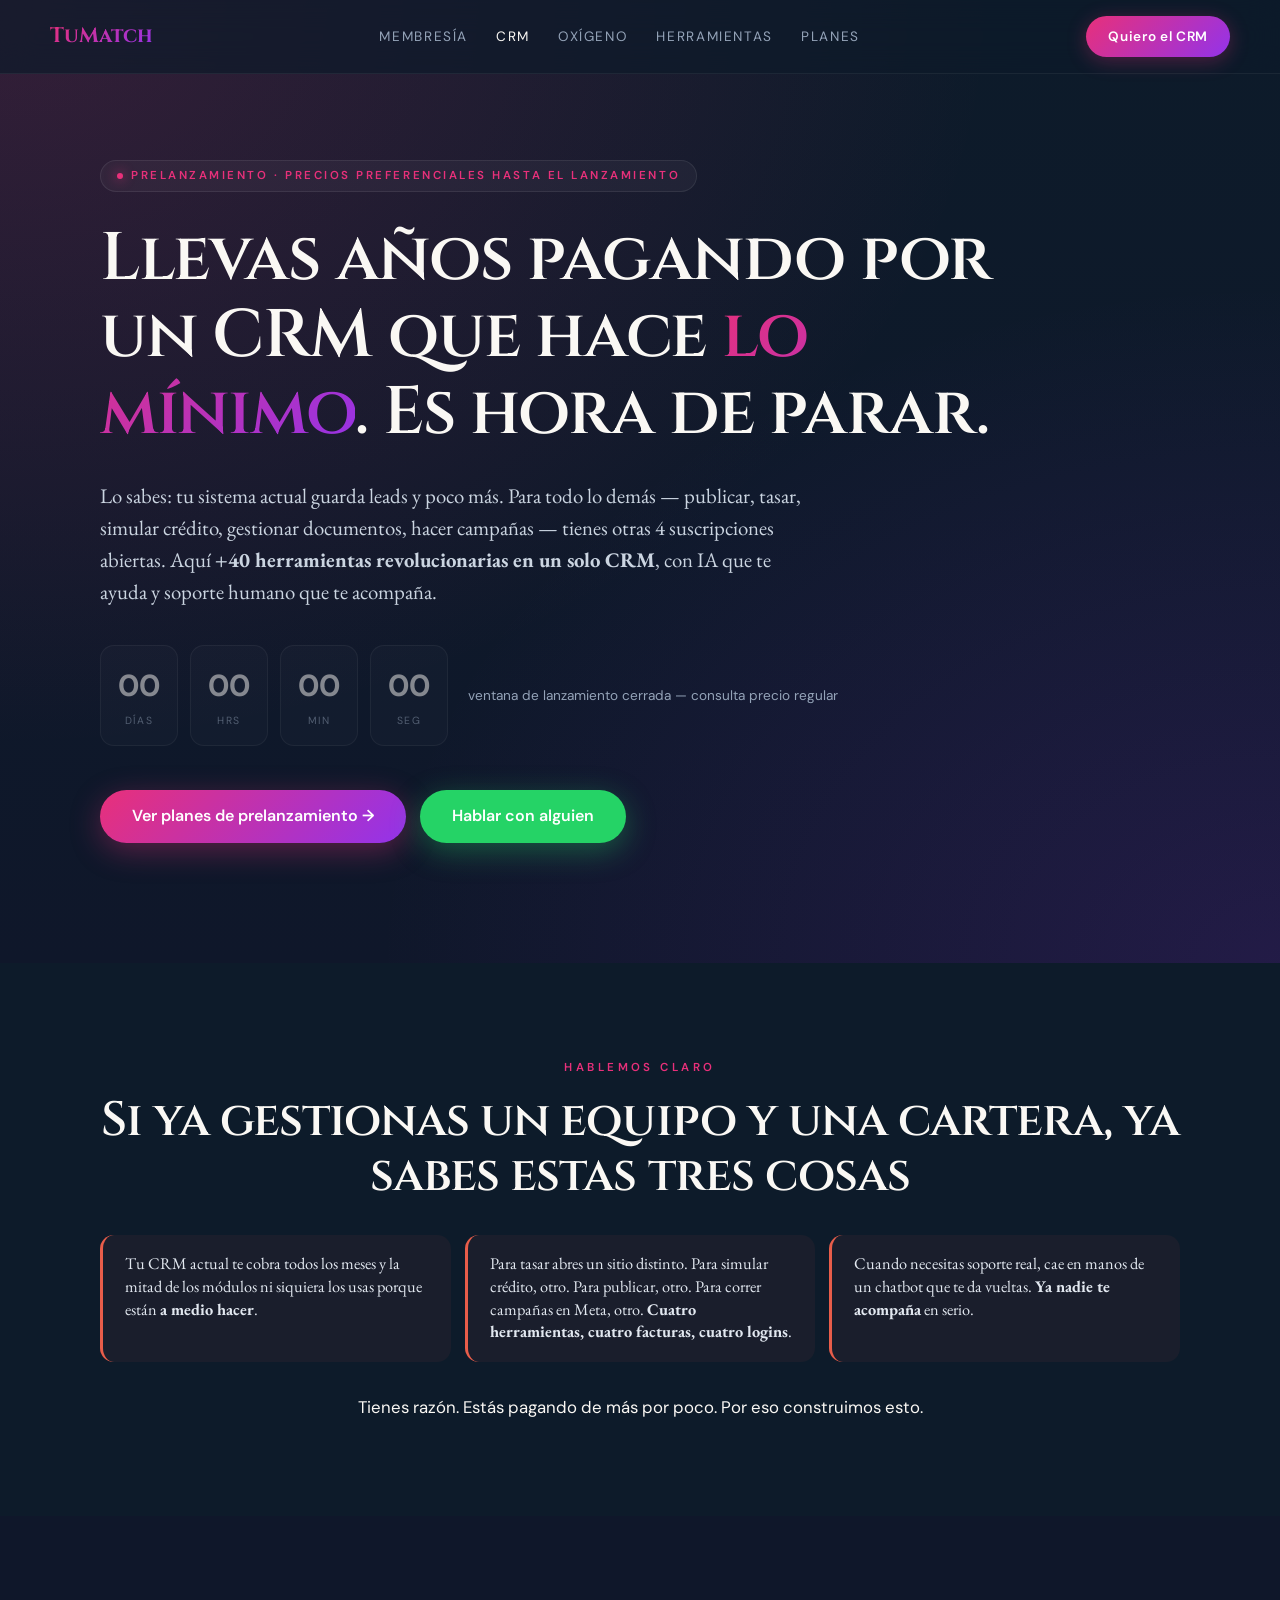
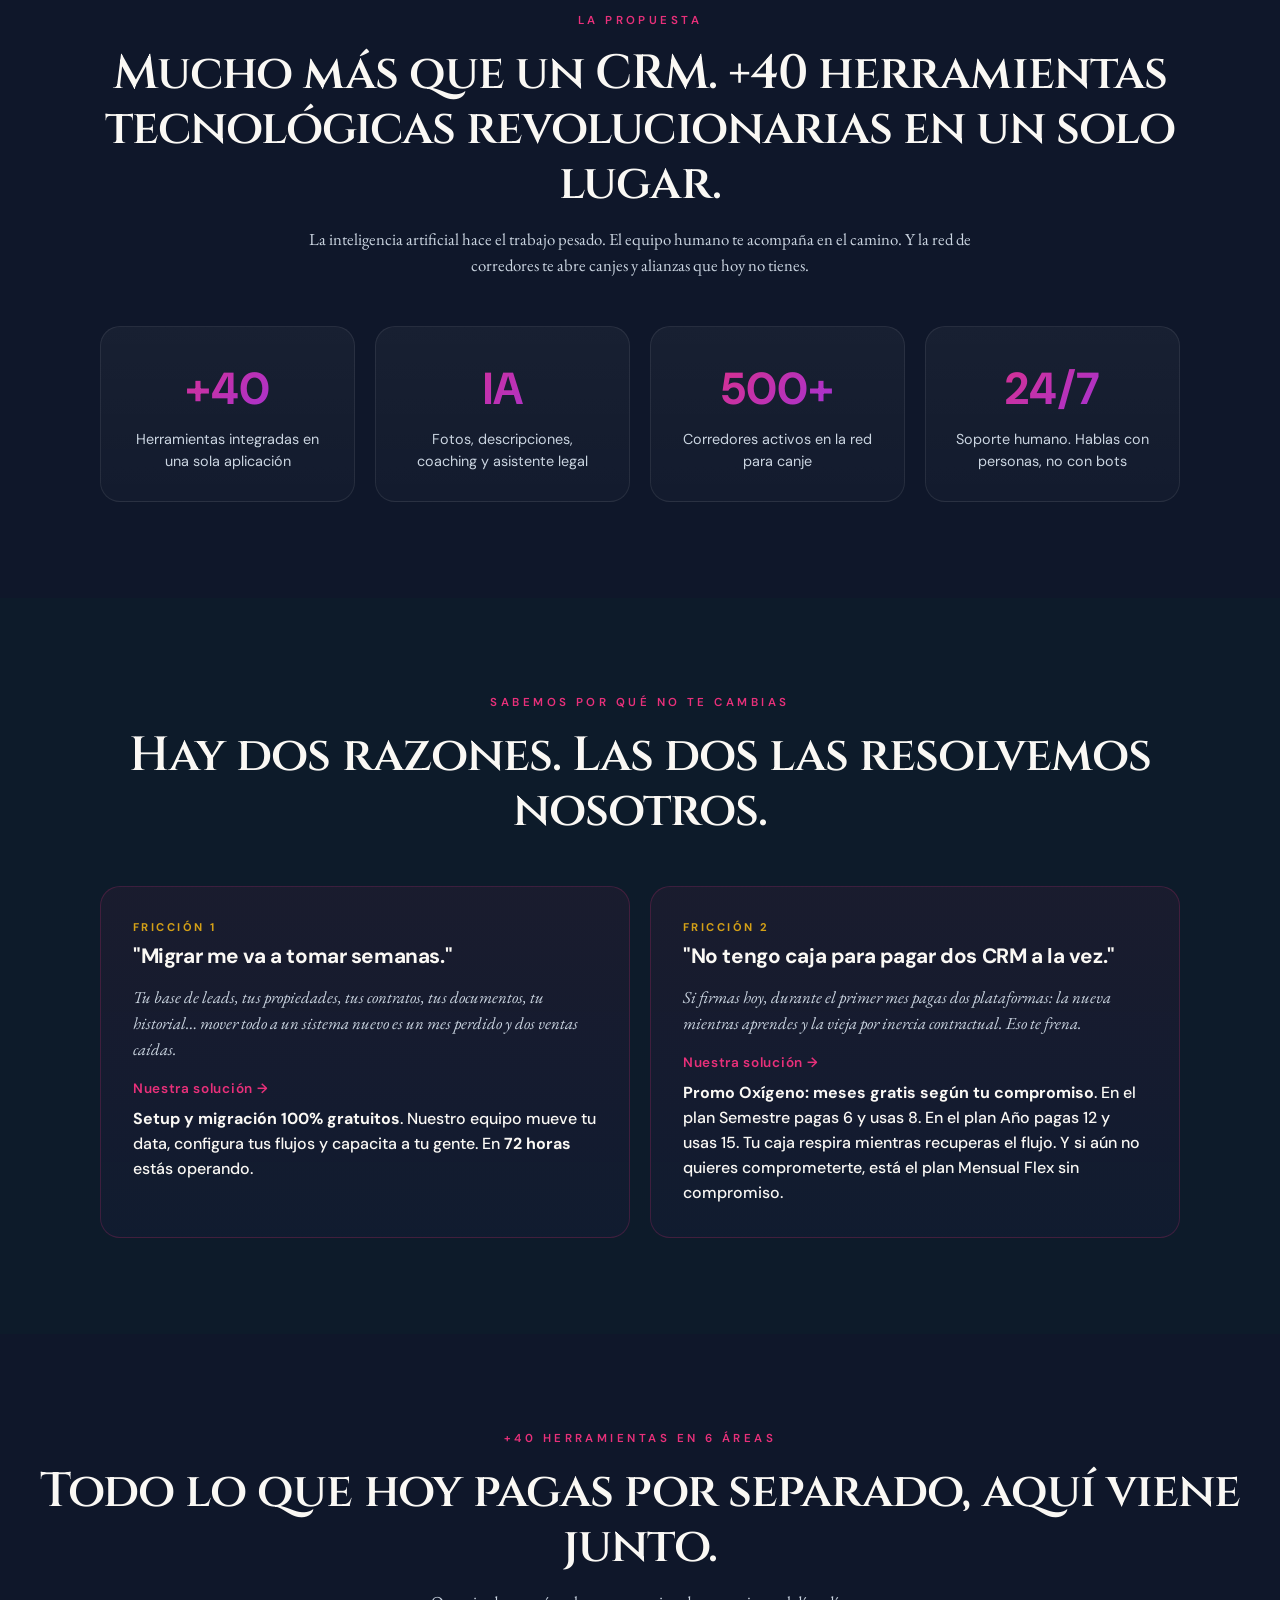
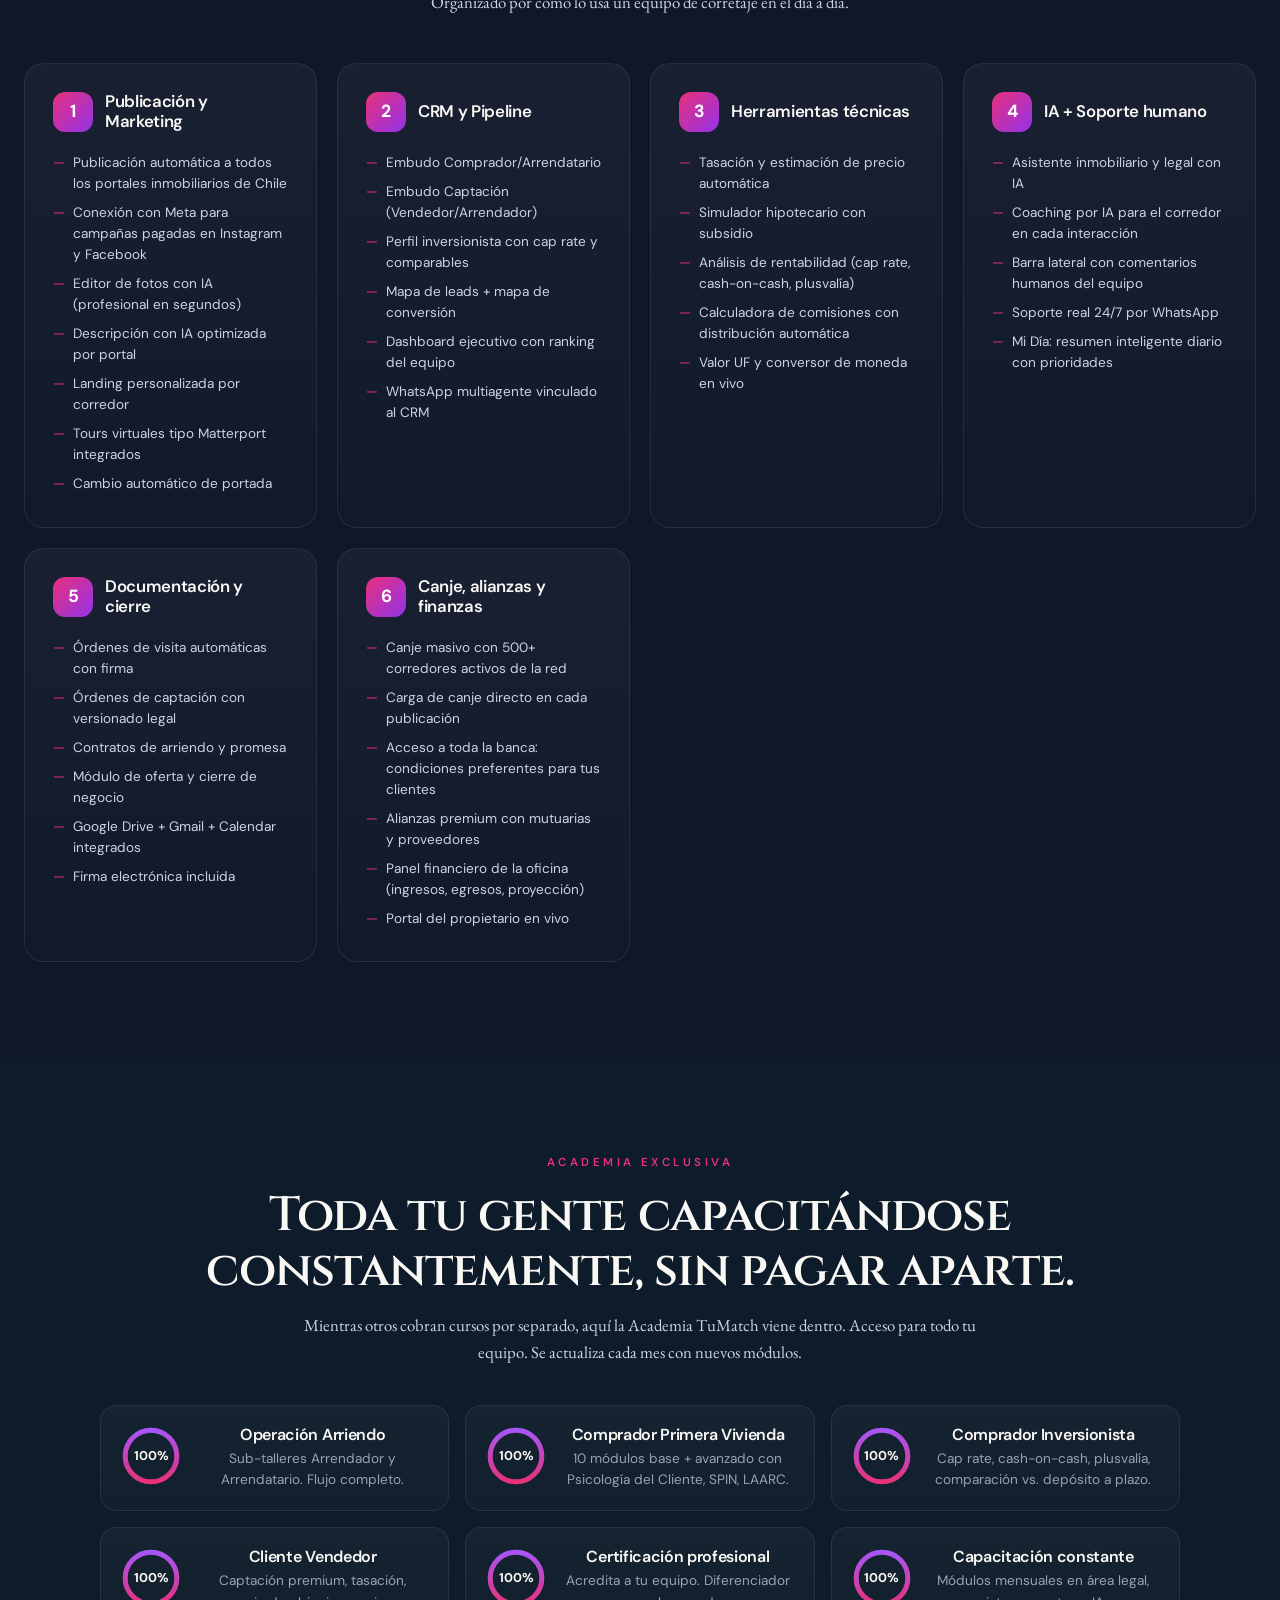
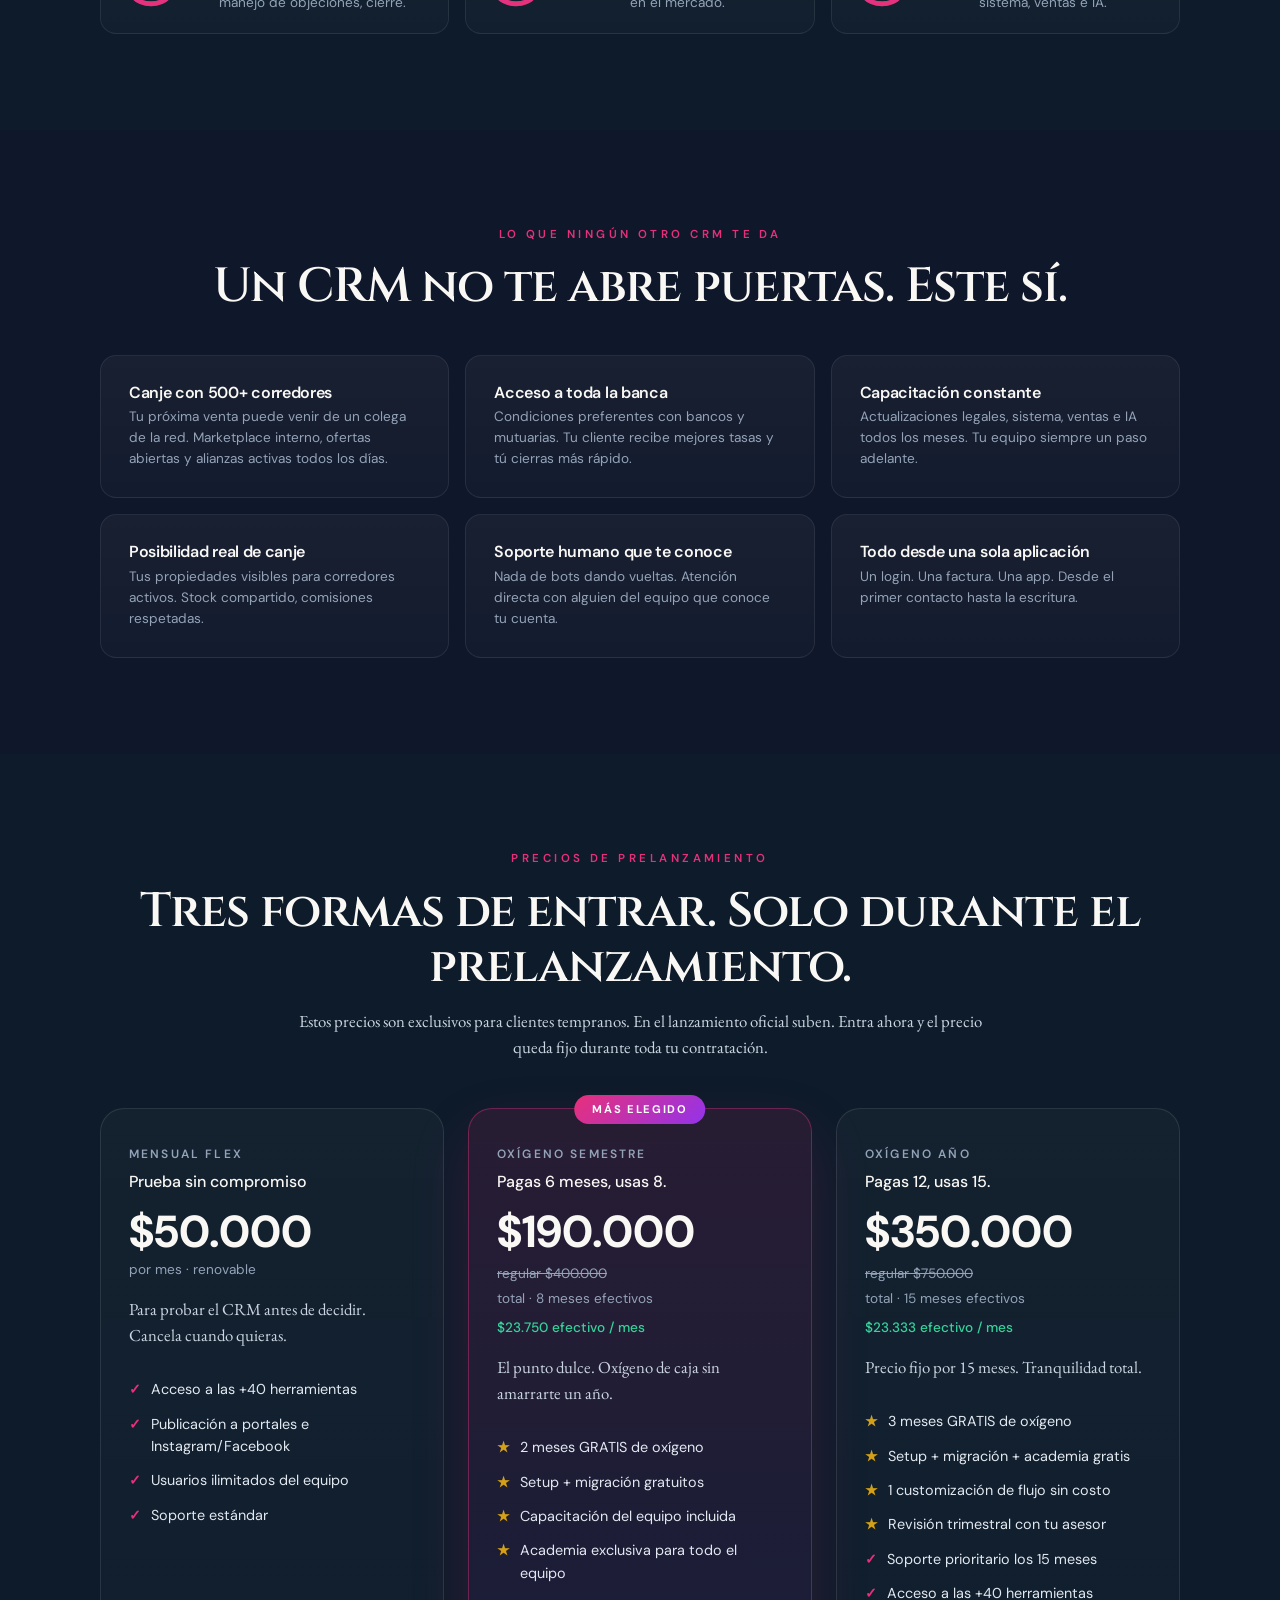
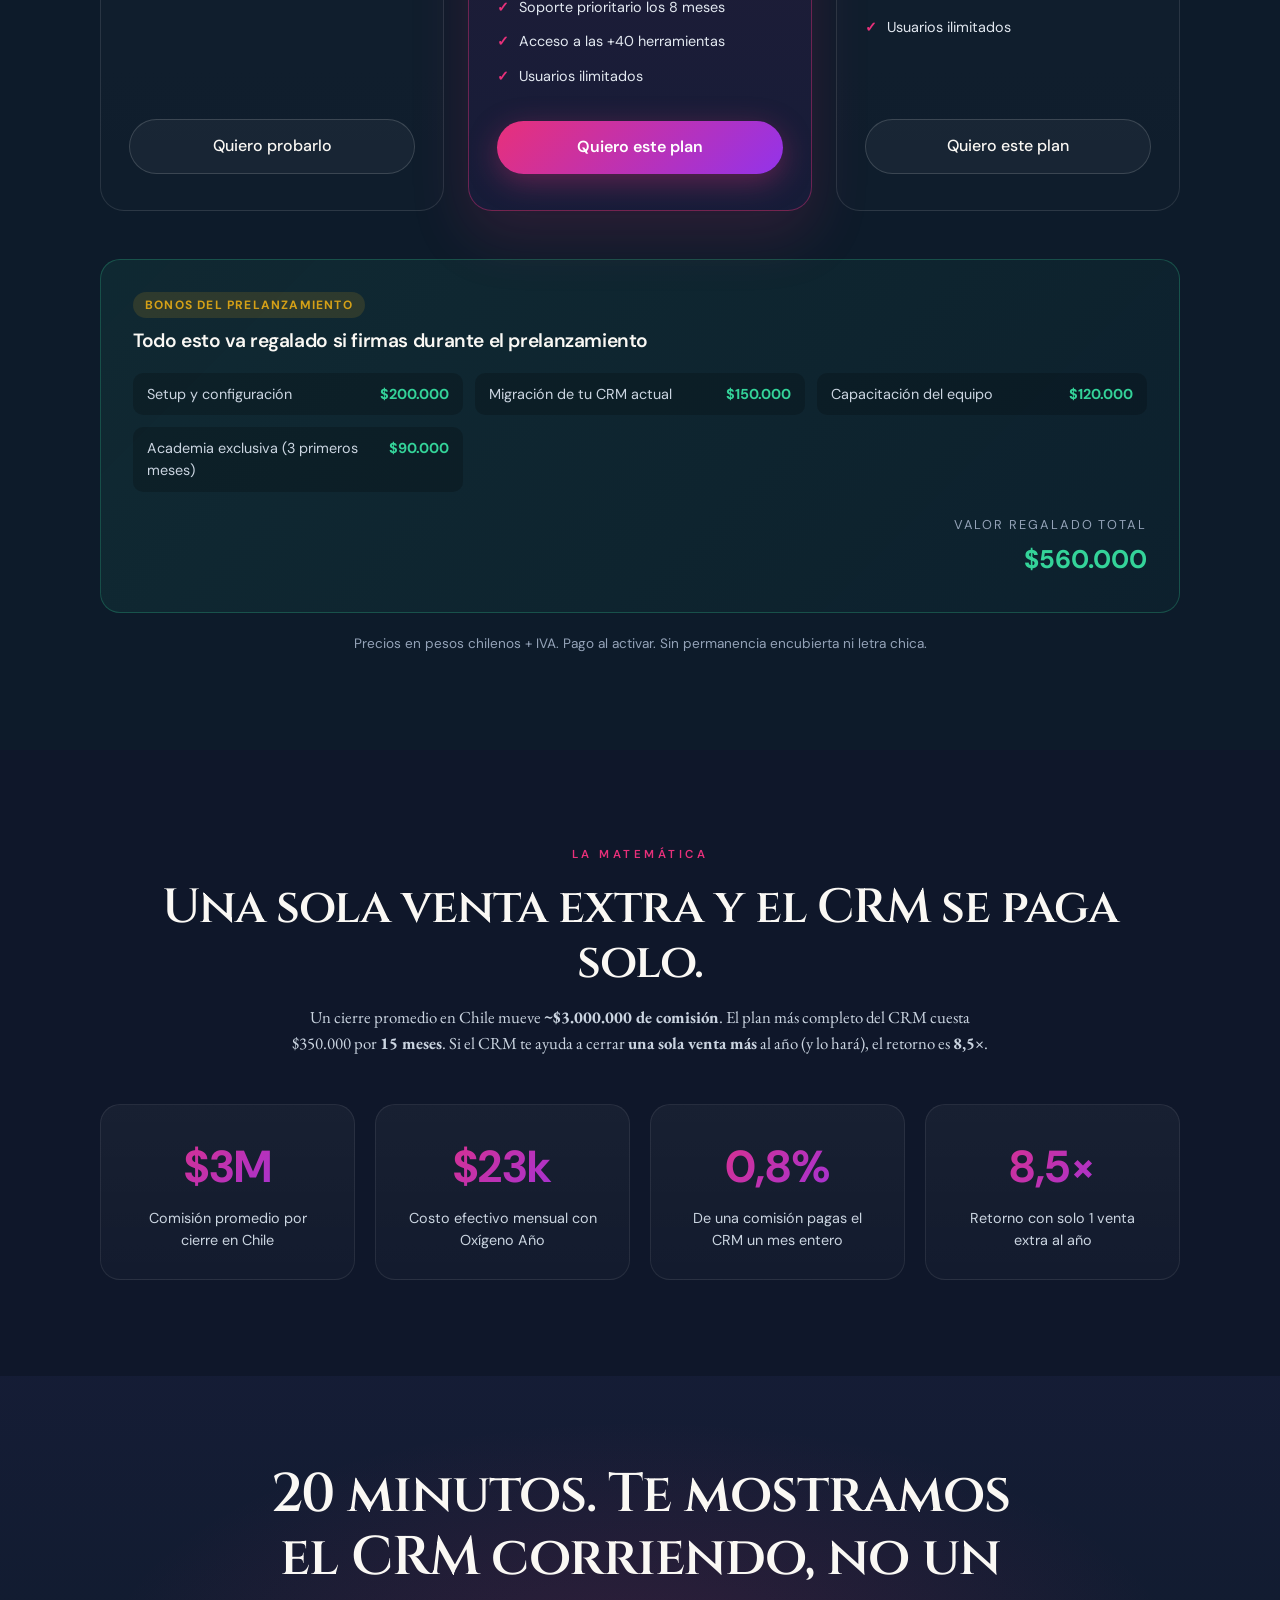
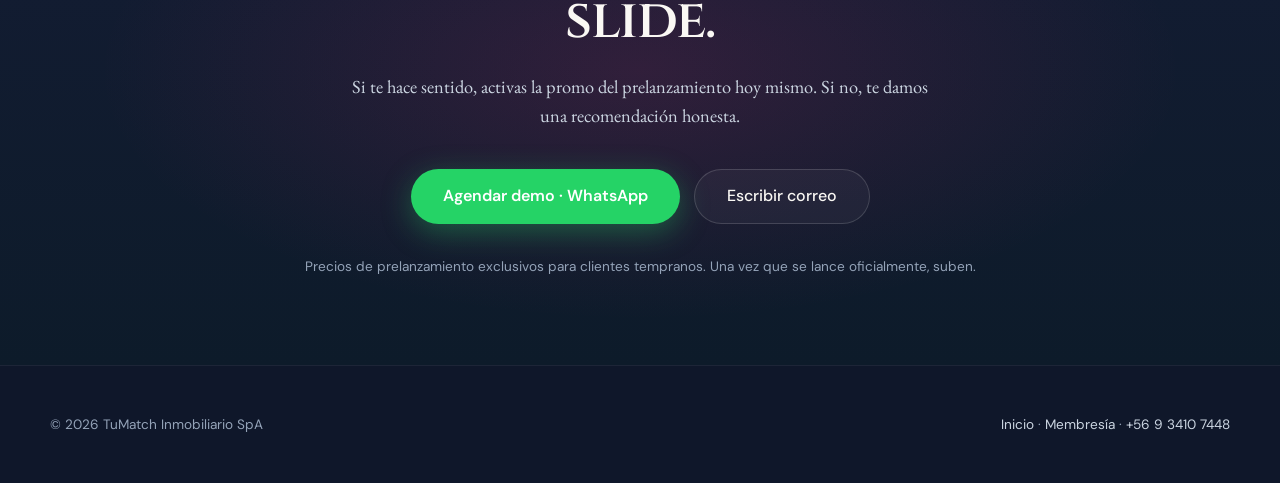
==== commit f6beac8e: "fix(p0): resolver bloqueantes del code review Bloqueantes que impedían publicar: - Quitar "WASI / Co" ====
--- a/crm/index.html
+++ b/crm/index.html
@@ -103,7 +103,7 @@
           <div class="countdown-box"><div class="num" data-h>00</div><div class="lbl">hrs</div></div>
           <div class="countdown-box"><div class="num" data-m>00</div><div class="lbl">min</div></div>
           <div class="countdown-box"><div class="num" data-s>00</div><div class="lbl">seg</div></div>
-          <span class="countdown-caption" data-cd-caption>para el precio único de prelanzamiento</span>
+          <span class="countdown-caption" data-cd-caption>para el cierre de precios de prelanzamiento</span>
         </div>
 
         <div class="hero-ctas">
@@ -171,7 +171,7 @@
             <h3>"No tengo caja para pagar dos CRM a la vez."</h3>
             <p class="problem">Si firmas hoy, durante el primer mes pagas dos plataformas: la nueva mientras aprendes y la vieja por inercia contractual. Eso te frena.</p>
             <div class="arrow">Nuestra solución →</div>
-            <p class="answer"><strong>Promo Oxígeno: por cada 3 meses que contratas, 1 es gratis</strong>. Tu caja respira mientras recuperas el flujo. Contratos desde 4 meses.</p>
+            <p class="answer"><strong>Promo Oxígeno: meses gratis según tu compromiso</strong>. En el plan Semestre pagas 6 y usas 8. En el plan Año pagas 12 y usas 15. Tu caja respira mientras recuperas el flujo. Y si aún no quieres comprometerte, está el plan Mensual Flex sin compromiso.</p>
           </div>
         </div>
       </div>
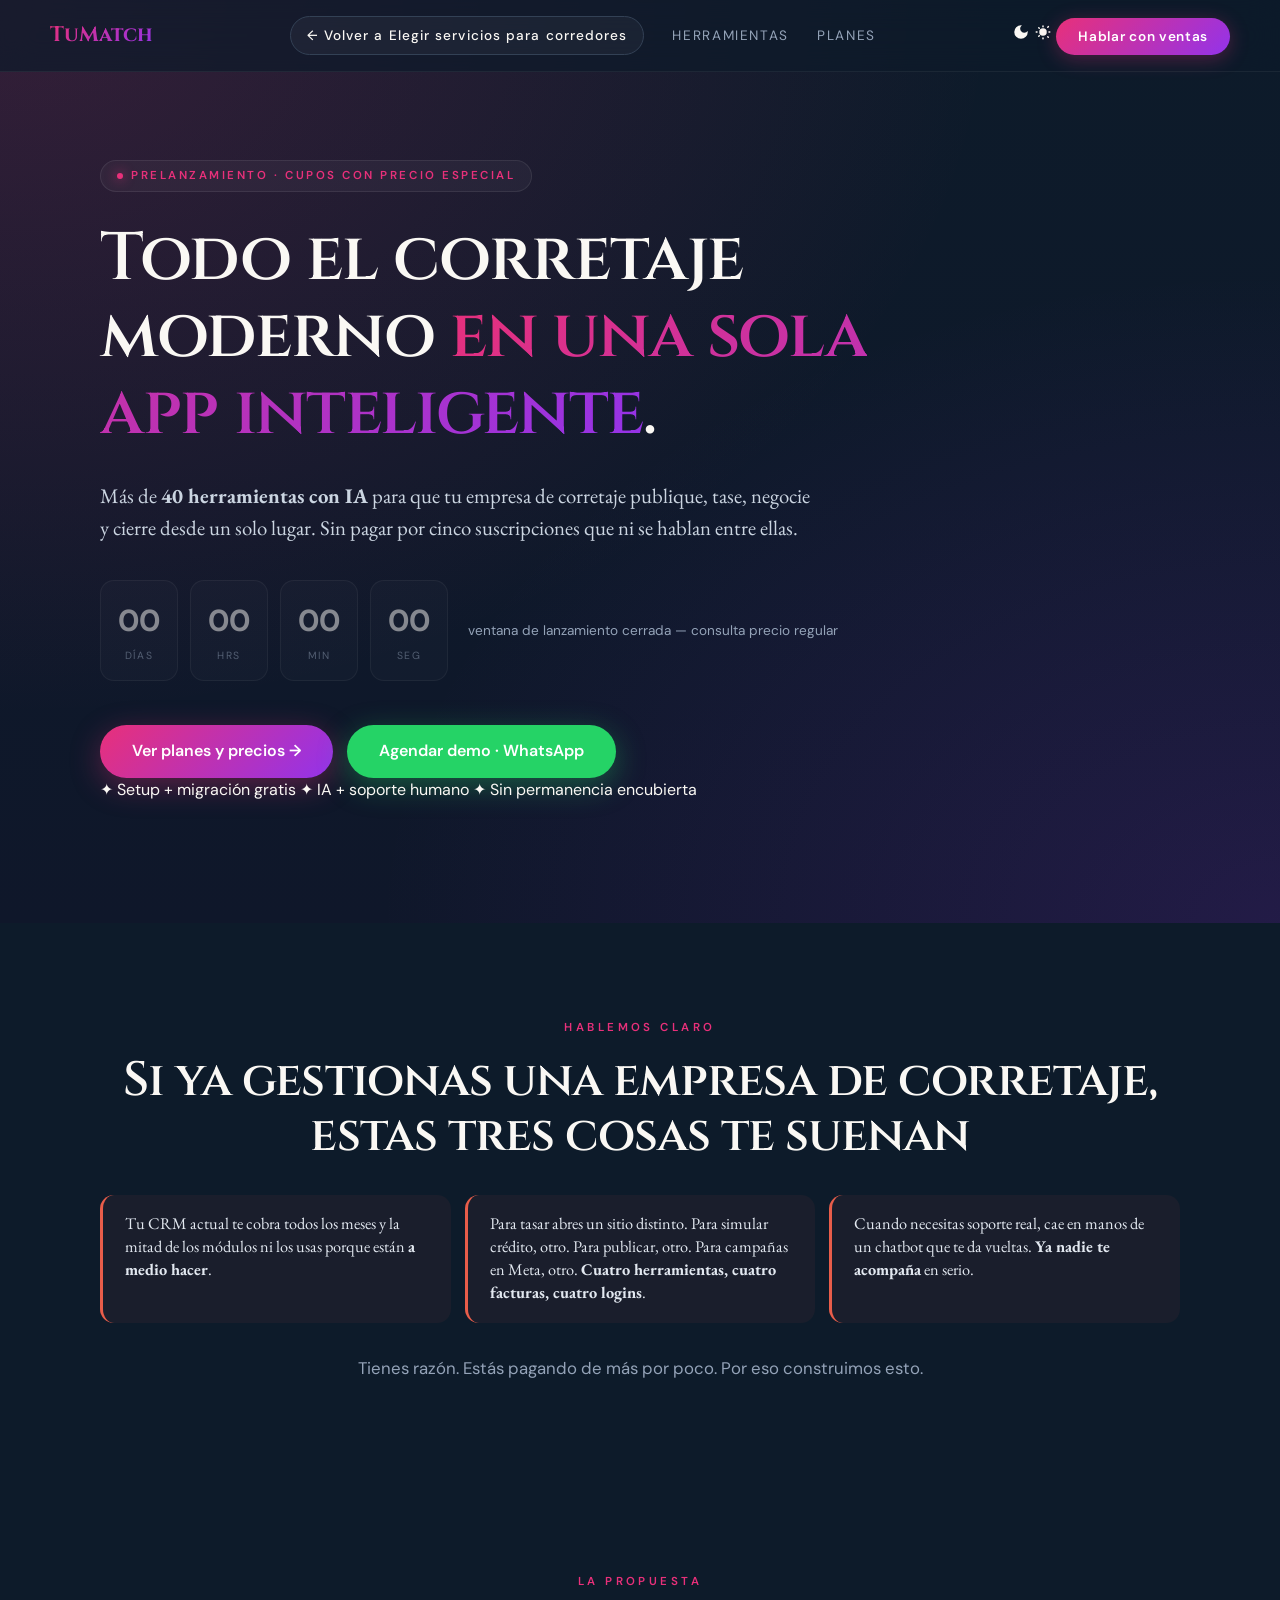
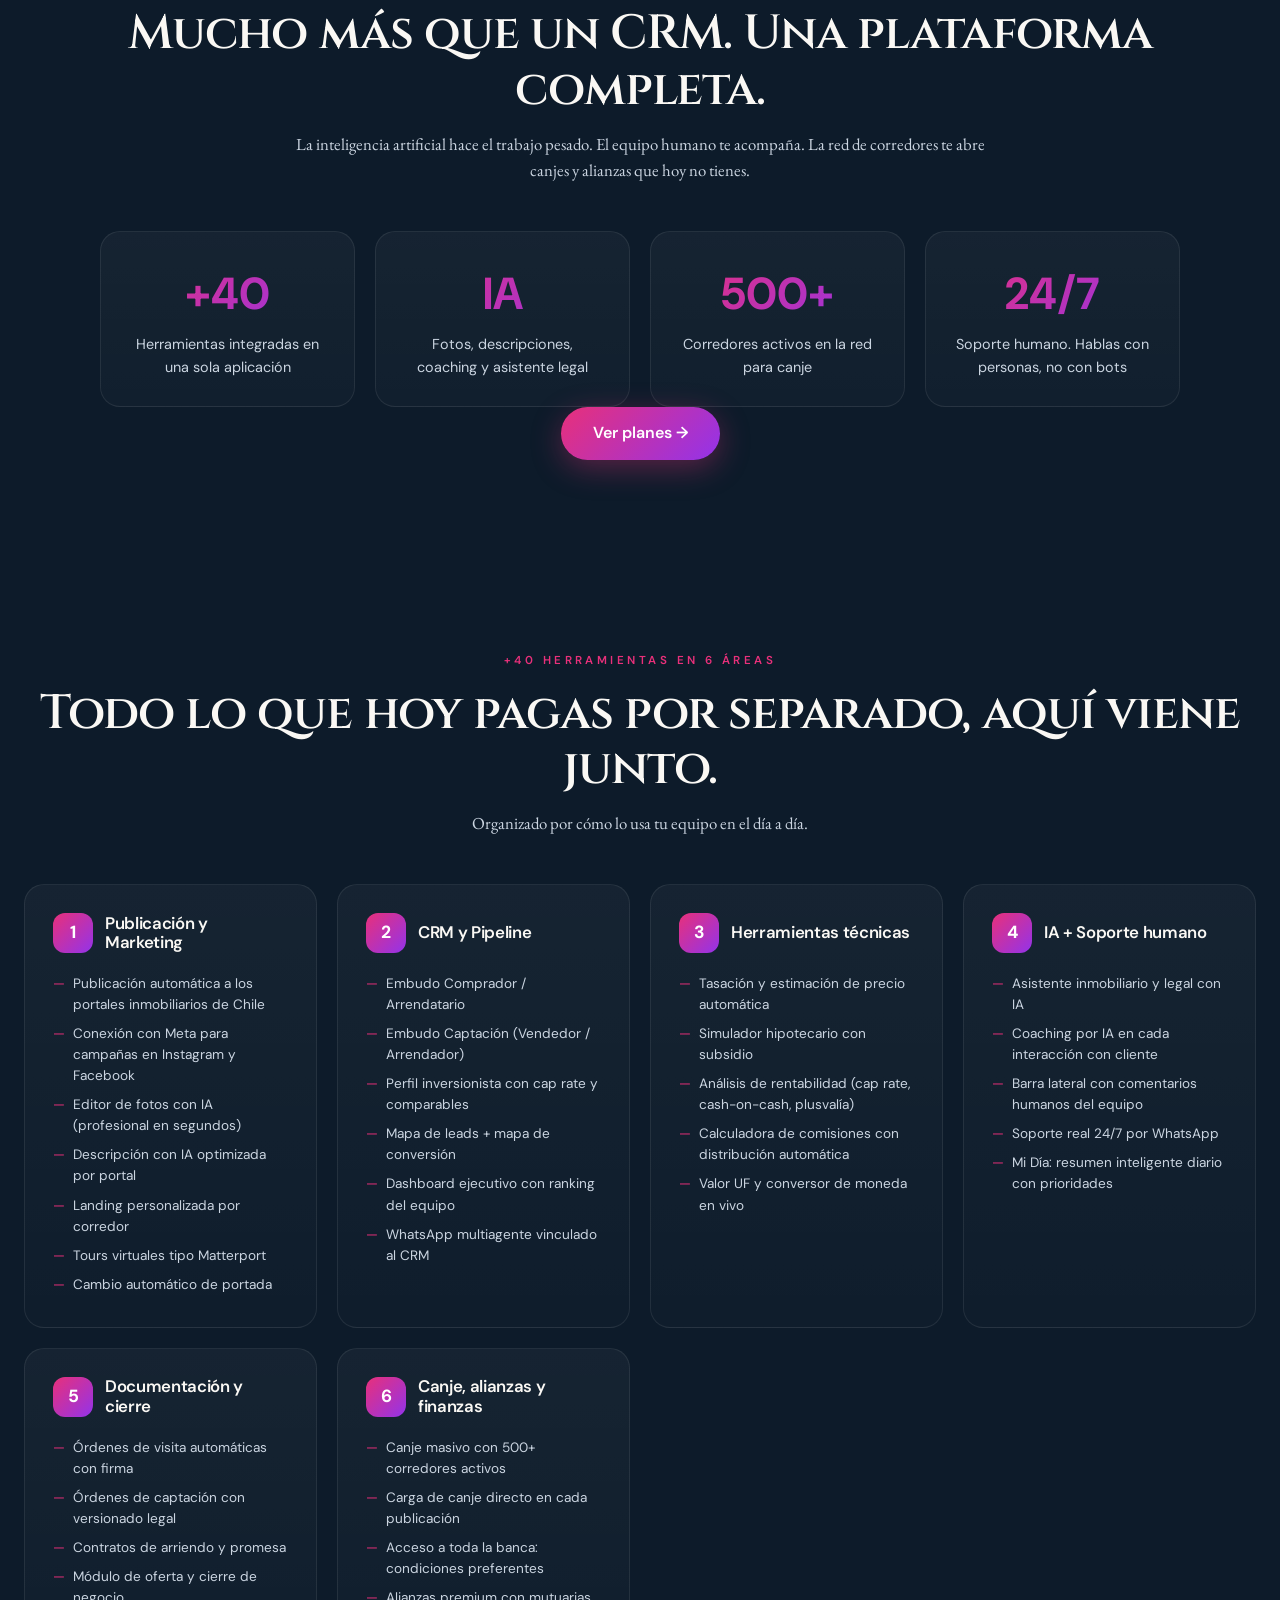
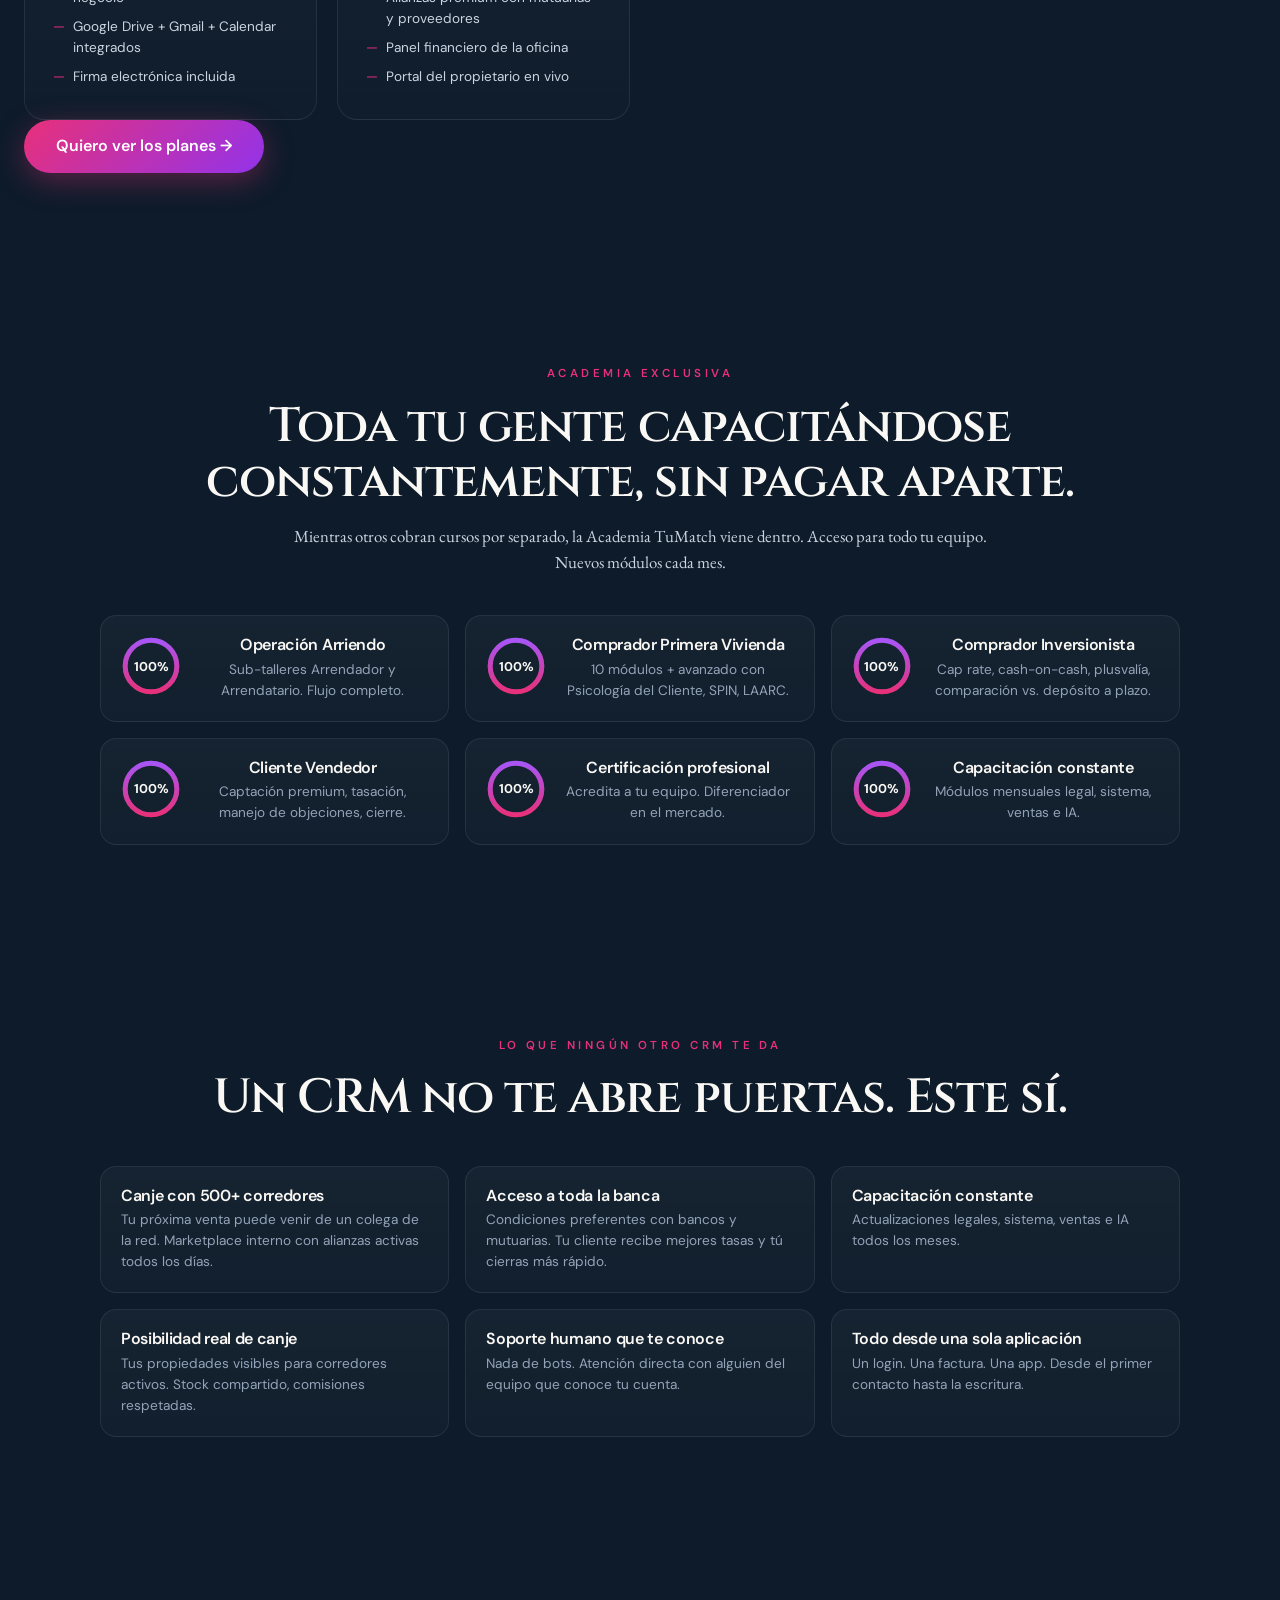
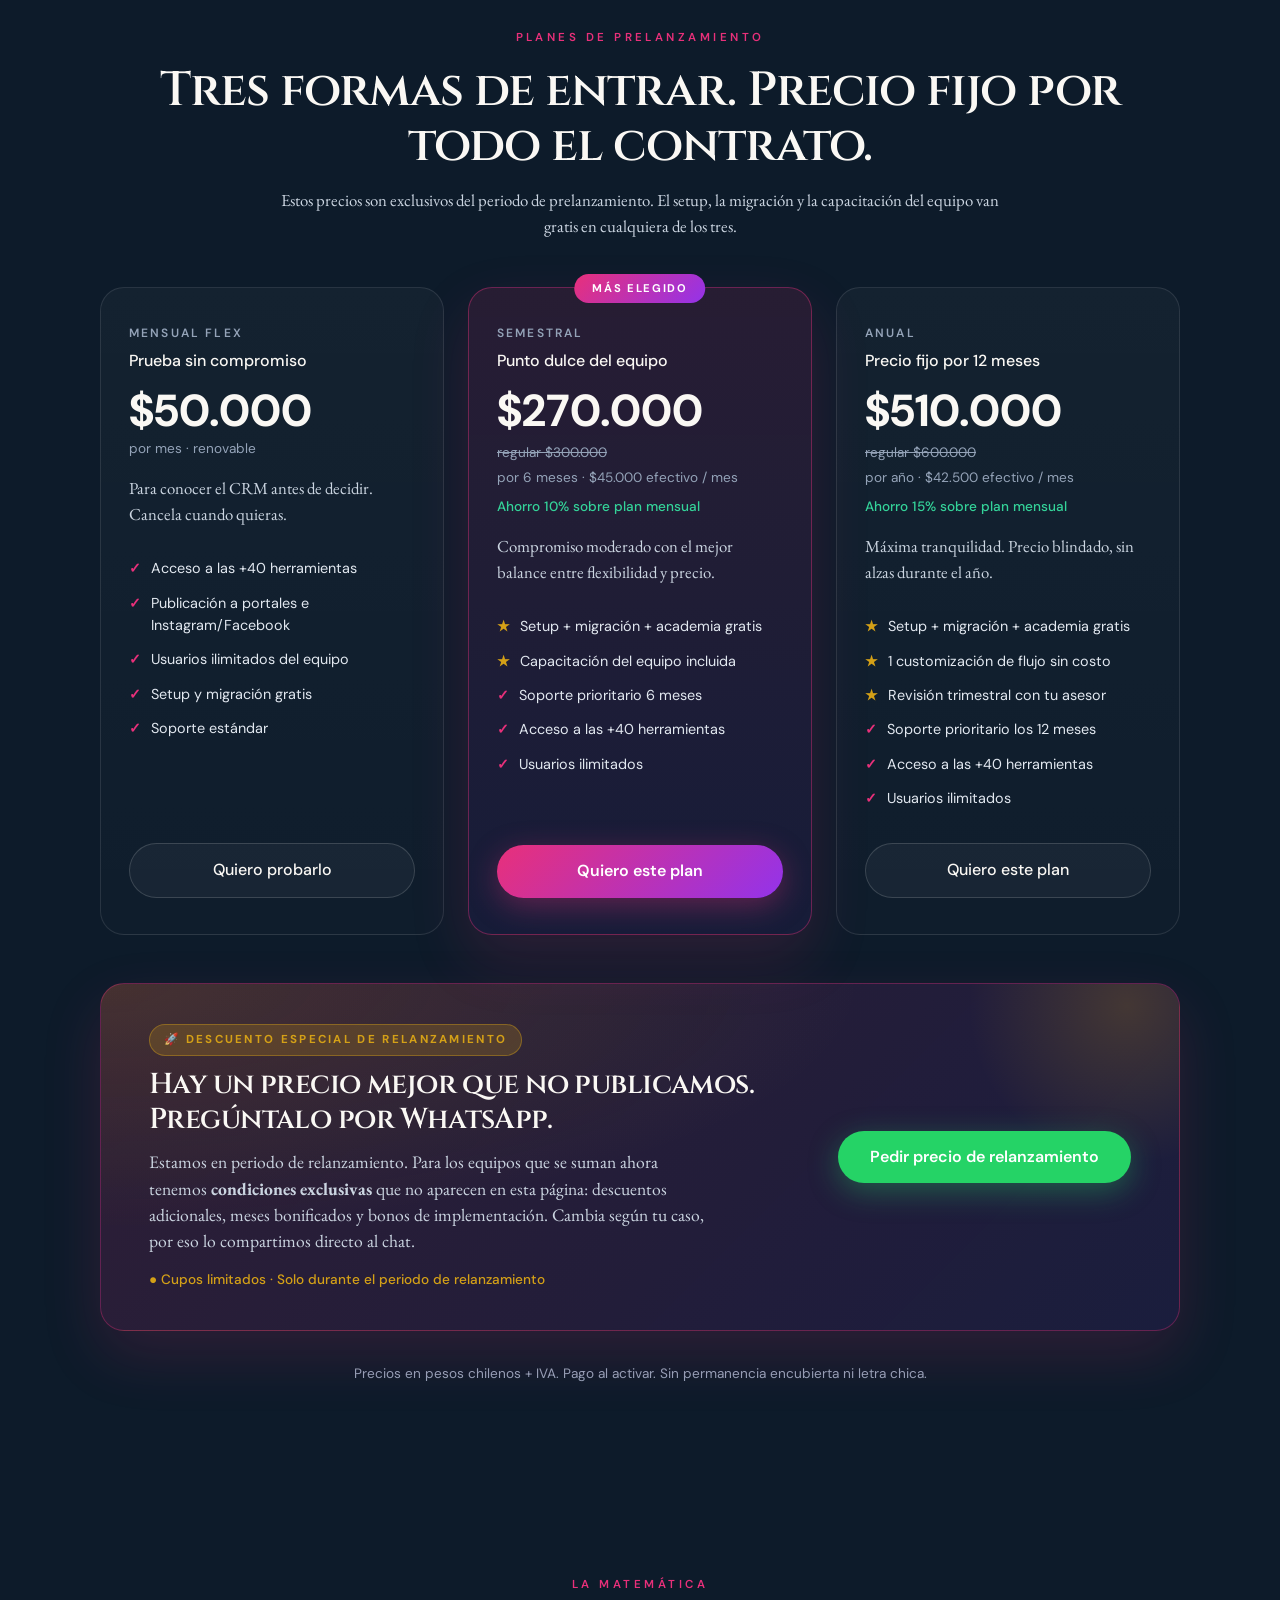
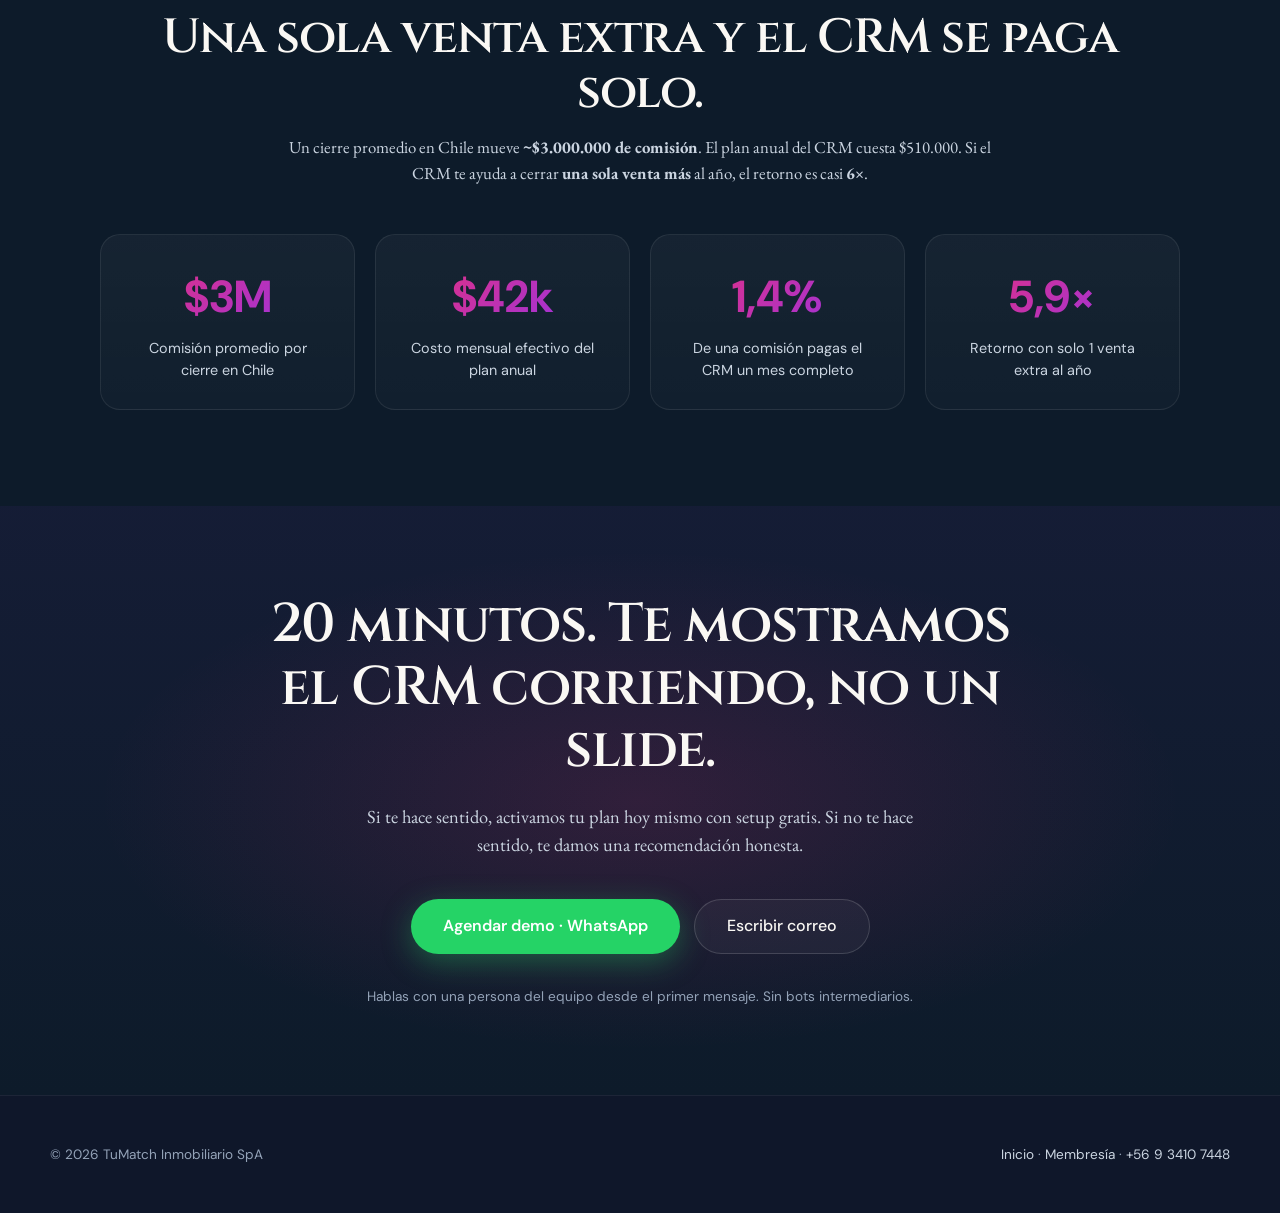
==== commit f9a7f3b3: "feat(crm, membresia): nav con boton volver en lugar de cross-links Cada pagina (/crm y /membresia) m" ====
--- a/crm/index.html
+++ b/crm/index.html
@@ -1,68 +1,96 @@
 <!DOCTYPE html>
-<html lang="es">
+<html lang="es" data-theme="dark">
 <head>
   <meta charset="UTF-8" />
   <meta name="viewport" content="width=device-width, initial-scale=1.0" />
-  <meta name="theme-color" content="#0D1B2A" />
-  <meta name="robots" content="index, follow" />
-
-  <title>CRM TuMatch — Más de 40 herramientas revolucionarias en un solo CRM</title>
-  <meta name="description" content="Mucho más que un CRM. +40 herramientas con IA, academia exclusiva, canje con 500+ corredores y alianzas con la banca. Prelanzamiento con precios preferenciales: pagas 6 meses, usas 8." />
+  <meta name="theme-color" content="#0D1B2A" media="(prefers-color-scheme: dark)" />
+  <meta name="theme-color" content="#FAF8F4" media="(prefers-color-scheme: light)" />
+  <meta name="robots" content="index, follow, max-image-preview:large" />
+  <meta name="author" content="TuMatch Inmobiliario" />
+  <meta name="keywords" content="CRM inmobiliario, CRM corredores, software corretaje Chile, CRM propiedades, CRM empresa inmobiliaria, herramientas corretaje, publicación portales, tasación online, simulador hipotecario, IA inmobiliaria, Meta ads inmobiliario, CRM con IA, gestor corretaje Chile" />
+
+  <title>CRM TuMatch — +40 herramientas con IA para empresas de corretaje</title>
+  <meta name="description" content="El CRM inmobiliario con más herramientas del mercado. Publicación a portales, tasación, simulador hipotecario, Meta ads, IA, documentos y canje entre corredores. Todo en una sola aplicación. Precios de prelanzamiento — pregunta por el descuento especial." />
 
   <link rel="canonical" href="https://tumatch-propuesta-comercial.vercel.app/crm" />
   <link rel="icon" type="image/svg+xml" href="/favicon.svg" />
 
   <meta property="og:type" content="product" />
   <meta property="og:url" content="https://tumatch-propuesta-comercial.vercel.app/crm" />
-  <meta property="og:title" content="CRM TuMatch — +40 herramientas revolucionarias en un solo lugar" />
-  <meta property="og:description" content="Mucho más que CRM: IA, academia, canje entre corredores, alianzas con banca. Precios preferenciales de prelanzamiento hasta el lanzamiento oficial." />
-  <meta property="og:image" content="https://tumatch-propuesta-comercial.vercel.app/favicon.svg" />
+  <meta property="og:title" content="CRM TuMatch — +40 herramientas con IA en un solo lugar" />
+  <meta property="og:description" content="Publicación automática a portales, Meta ads, tasación, simulador hipotecario, documentos, canje. Todo con IA y soporte humano. Prelanzamiento con descuento especial." />
+  <meta property="og:image" content="https://tumatch-propuesta-comercial.vercel.app/assets/og-crm.png" />
+  <meta property="og:image:width" content="1200" />
+  <meta property="og:image:height" content="630" />
   <meta property="og:site_name" content="TuMatch" />
   <meta property="og:locale" content="es_CL" />
   <meta name="twitter:card" content="summary_large_image" />
-  <meta name="twitter:title" content="CRM TuMatch — +40 herramientas revolucionarias" />
-  <meta name="twitter:description" content="Mucho más que CRM: IA, academia, canje, banca. Prelanzamiento." />
-  <meta name="twitter:image" content="https://tumatch-propuesta-comercial.vercel.app/favicon.svg" />
+  <meta name="twitter:title" content="CRM TuMatch — +40 herramientas con IA" />
+  <meta name="twitter:description" content="Todo el corretaje moderno en una sola app. IA + soporte humano. Prelanzamiento abierto." />
+  <meta name="twitter:image" content="https://tumatch-propuesta-comercial.vercel.app/assets/og-crm.png" />
 
   <link rel="preconnect" href="https://fonts.googleapis.com" />
   <link rel="preconnect" href="https://fonts.gstatic.com" crossorigin />
   <link href="https://fonts.googleapis.com/css2?family=Cinzel:wght@500;600;700&family=EB+Garamond:wght@400;500&family=DM+Sans:wght@400;500;600;700&display=swap" rel="stylesheet" />
   <link rel="stylesheet" href="/styles.css" />
+
+  <script>
+    // Theme bootstrap — evita FOUC
+    (function () {
+      var saved = localStorage.getItem('tm-theme');
+      var prefersLight = window.matchMedia && window.matchMedia('(prefers-color-scheme: light)').matches;
+      var theme = saved || (prefersLight ? 'light' : 'dark');
+      document.documentElement.setAttribute('data-theme', theme);
+    })();
+  </script>
 
   <script type="application/ld+json">
   {
     "@context": "https://schema.org",
     "@type": "Product",
     "name": "CRM TuMatch",
-    "description": "Plataforma todo-en-uno con +40 herramientas para empresas de corretaje: CRM, IA, academia exclusiva, red de canje, alianzas con banca, publicación a portales y redes sociales.",
+    "description": "Plataforma CRM inmobiliaria todo-en-uno con +40 herramientas integradas, IA y soporte humano. Publicación a portales, Meta ads, tasación, simulador hipotecario, documentos, canje entre corredores, academia y alianzas con banca.",
     "brand": { "@type": "Brand", "name": "TuMatch" },
-    "offers": [
+    "image": "https://tumatch-propuesta-comercial.vercel.app/assets/og-crm.png",
+    "offers": {
+      "@type": "AggregateOffer",
+      "lowPrice": "50000",
+      "highPrice": "510000",
+      "priceCurrency": "CLP",
+      "offerCount": "3",
+      "availability": "https://schema.org/InStock",
+      "url": "https://tumatch-propuesta-comercial.vercel.app/crm#planes"
+    }
+  }
+  </script>
+  <script type="application/ld+json">
+  {
+    "@context": "https://schema.org",
+    "@type": "FAQPage",
+    "mainEntity": [
       {
-        "@type": "Offer",
-        "name": "Prelanzamiento — Mensual Flex",
-        "price": "50000",
-        "priceCurrency": "CLP",
-        "priceValidUntil": "2026-04-30",
-        "availability": "https://schema.org/InStock",
-        "url": "https://tumatch-propuesta-comercial.vercel.app/crm#planes"
+        "@type": "Question",
+        "name": "¿Qué incluye el CRM TuMatch?",
+        "acceptedAnswer": {
+          "@type": "Answer",
+          "text": "Más de 40 herramientas integradas: publicación automática a portales, Meta ads, tasación, simulador hipotecario, análisis de rentabilidad, CRM de clientes, documentos con firma, IA para fotos y descripciones, canje con 500+ corredores, academia y alianzas con la banca."
+        }
       },
       {
-        "@type": "Offer",
-        "name": "Prelanzamiento — Oxígeno Semestre (pagas 6, usas 8)",
-        "price": "190000",
-        "priceCurrency": "CLP",
-        "priceValidUntil": "2026-04-30",
-        "availability": "https://schema.org/InStock",
-        "url": "https://tumatch-propuesta-comercial.vercel.app/crm#planes"
+        "@type": "Question",
+        "name": "¿Hay costo de instalación o migración?",
+        "acceptedAnswer": {
+          "@type": "Answer",
+          "text": "No. Durante el periodo de prelanzamiento, el setup, la migración desde tu CRM actual y la capacitación de tu equipo son gratuitos."
+        }
       },
       {
-        "@type": "Offer",
-        "name": "Prelanzamiento — Oxígeno Año (pagas 12, usas 15)",
-        "price": "350000",
-        "priceCurrency": "CLP",
-        "priceValidUntil": "2026-04-30",
-        "availability": "https://schema.org/InStock",
-        "url": "https://tumatch-propuesta-comercial.vercel.app/crm#planes"
+        "@type": "Question",
+        "name": "¿Hay descuentos especiales de prelanzamiento?",
+        "acceptedAnswer": {
+          "@type": "Answer",
+          "text": "Sí. Tenemos un precio de relanzamiento exclusivo para los clientes que se suman durante el periodo. Las condiciones varían por caso y se comparten directo por WhatsApp."
+        }
       }
     ]
   }
@@ -75,13 +103,17 @@
     <div class="nav-inner">
       <a href="/" class="brand">TuMatch</a>
       <div class="nav-links">
-        <a href="/membresia">Membresía</a>
-        <a href="/crm" aria-current="page">CRM</a>
-        <a href="#oxigeno">Oxígeno</a>
+        <a href="/#elige" class="nav-back">← Volver a Elegir servicios para corredores</a>
         <a href="#herramientas">Herramientas</a>
         <a href="#planes">Planes</a>
       </div>
-      <a class="nav-cta" href="https://wa.me/56934107448?text=Hola%2C%20me%20interesa%20el%20CRM%20de%20TuMatch" target="_blank" rel="noopener noreferrer">Quiero el CRM</a>
+      <div class="nav-actions">
+        <button type="button" class="theme-toggle" data-theme-toggle aria-label="Cambiar tema claro u oscuro">
+          <svg class="theme-icon theme-icon-dark" viewBox="0 0 24 24" width="18" height="18" aria-hidden="true" focusable="false"><path fill="currentColor" d="M12 3a9 9 0 1 0 9 9c0-.46-.04-.92-.1-1.36a5.4 5.4 0 0 1-4.5 2.36a5.5 5.5 0 0 1-5.5-5.5c0-1.75.82-3.3 2.09-4.3C12.92 3.04 12.46 3 12 3z"/></svg>
+          <svg class="theme-icon theme-icon-light" viewBox="0 0 24 24" width="18" height="18" aria-hidden="true" focusable="false"><path fill="currentColor" d="M12 7a5 5 0 1 0 0 10a5 5 0 0 0 0-10zm0-4a1 1 0 0 1 1 1v1a1 1 0 1 1-2 0V4a1 1 0 0 1 1-1zm0 16a1 1 0 0 1 1 1v1a1 1 0 1 1-2 0v-1a1 1 0 0 1 1-1zM4 11a1 1 0 0 1 0 2H3a1 1 0 1 1 0-2h1zm17 0a1 1 0 1 1 0 2h-1a1 1 0 1 1 0-2h1zM5.64 5.64a1 1 0 0 1 1.41 0l.71.7a1 1 0 0 1-1.41 1.42l-.71-.71a1 1 0 0 1 0-1.41zm12.02 12.02a1 1 0 0 1 1.41 0l.71.71a1 1 0 0 1-1.41 1.41l-.71-.7a1 1 0 0 1 0-1.42zM5.64 18.36a1 1 0 0 1 0-1.42l.71-.7a1 1 0 1 1 1.41 1.41l-.71.71a1 1 0 0 1-1.41 0zm12.02-12.02a1 1 0 0 1 0-1.41l.71-.71a1 1 0 1 1 1.41 1.41l-.71.71a1 1 0 0 1-1.41 0z"/></svg>
+        </button>
+        <a class="nav-cta" href="https://wa.me/56934107448?text=Hola%2C%20me%20interesa%20el%20CRM%20TuMatch" target="_blank" rel="noopener noreferrer">Hablar con ventas</a>
+      </div>
     </div>
   </nav>
 
@@ -89,13 +121,12 @@
     <!-- HERO -->
     <section class="hero">
       <div class="section-narrow">
-        <div class="hero-badge"><span class="dot" aria-hidden="true"></span>Prelanzamiento · Precios preferenciales hasta el lanzamiento</div>
-        <h1>Llevas años pagando por un CRM que hace <span class="grad">lo mínimo</span>. Es hora de parar.</h1>
+        <div class="hero-badge"><span class="dot" aria-hidden="true"></span>Prelanzamiento · Cupos con precio especial</div>
+        <h1>Todo el corretaje moderno <span class="grad">en una sola app inteligente</span>.</h1>
         <p class="lead">
-          Lo sabes: tu sistema actual guarda leads y poco más. Para todo lo demás — publicar, tasar,
-          simular crédito, gestionar documentos, hacer campañas — tienes otras 4 suscripciones abiertas.
-          Aquí <strong>+40 herramientas revolucionarias en un solo CRM</strong>, con IA que te ayuda y
-          soporte humano que te acompaña.
+          Más de <strong>40 herramientas con IA</strong> para que tu empresa de corretaje publique,
+          tase, negocie y cierre desde un solo lugar. Sin pagar por cinco suscripciones que ni se hablan
+          entre ellas.
         </p>
 
         <div id="countdown" class="countdown" aria-live="polite">
@@ -107,38 +138,44 @@
         </div>
 
         <div class="hero-ctas">
-          <a href="#planes" class="btn-primary">Ver planes de prelanzamiento →</a>
-          <a href="https://wa.me/56934107448?text=Hola%2C%20me%20interesa%20el%20CRM%20de%20TuMatch" target="_blank" rel="noopener noreferrer" class="btn-whatsapp">Hablar con alguien</a>
-        </div>
-      </div>
-    </section>
-
-    <!-- EL INSIGHT -->
+          <a href="#planes" class="btn-primary">Ver planes y precios →</a>
+          <a href="https://wa.me/56934107448?text=Hola%2C%20quiero%20agendar%20una%20demo%20del%20CRM%20TuMatch" target="_blank" rel="noopener noreferrer" class="btn-whatsapp">Agendar demo · WhatsApp</a>
+        </div>
+
+        <div class="hero-trust">
+          <span>✦ Setup + migración gratis</span>
+          <span>✦ IA + soporte humano</span>
+          <span>✦ Sin permanencia encubierta</span>
+        </div>
+      </div>
+    </section>
+
+    <!-- INSIGHT -->
     <section class="section">
       <div class="section-narrow">
         <div class="center">
           <div class="section-eyebrow">Hablemos claro</div>
-          <h2 class="section-title">Si ya gestionas un equipo y una cartera, ya sabes estas tres cosas</h2>
+          <h2 class="section-title">Si ya gestionas una empresa de corretaje, estas tres cosas te suenan</h2>
         </div>
         <ul class="pain-list">
-          <li>Tu CRM actual te cobra todos los meses y la mitad de los módulos ni siquiera los usas porque están <strong>a medio hacer</strong>.</li>
-          <li>Para tasar abres un sitio distinto. Para simular crédito, otro. Para publicar, otro. Para correr campañas en Meta, otro. <strong>Cuatro herramientas, cuatro facturas, cuatro logins</strong>.</li>
+          <li>Tu CRM actual te cobra todos los meses y la mitad de los módulos ni los usas porque están <strong>a medio hacer</strong>.</li>
+          <li>Para tasar abres un sitio distinto. Para simular crédito, otro. Para publicar, otro. Para campañas en Meta, otro. <strong>Cuatro herramientas, cuatro facturas, cuatro logins</strong>.</li>
           <li>Cuando necesitas soporte real, cae en manos de un chatbot que te da vueltas. <strong>Ya nadie te acompaña</strong> en serio.</li>
         </ul>
-        <p class="note" style="margin-top: 32px; font-size: 1.05rem; color: var(--cream);">
+        <p class="note" style="margin-top: 32px; font-size: 1.05rem;">
           Tienes razón. Estás pagando de más por poco. Por eso construimos esto.
         </p>
       </div>
     </section>
 
-    <!-- LA PROPUESTA -->
-    <section class="section" style="background: var(--slate-900);">
+    <!-- PROPUESTA STATS -->
+    <section class="section section--alt">
       <div class="section-narrow center">
         <div class="section-eyebrow">La propuesta</div>
-        <h2 class="section-title">Mucho más que un CRM. +40 herramientas tecnológicas revolucionarias en un solo lugar.</h2>
+        <h2 class="section-title">Mucho más que un CRM. Una plataforma completa.</h2>
         <p class="section-lead">
-          La inteligencia artificial hace el trabajo pesado. El equipo humano te acompaña en el camino.
-          Y la red de corredores te abre canjes y alianzas que hoy no tienes.
+          La inteligencia artificial hace el trabajo pesado. El equipo humano te acompaña.
+          La red de corredores te abre canjes y alianzas que hoy no tienes.
         </p>
         <div class="stats-grid">
           <div class="stat"><div class="big">+40</div><div class="lbl">Herramientas integradas en una sola aplicación</div></div>
@@ -146,44 +183,19 @@
           <div class="stat"><div class="big">500+</div><div class="lbl">Corredores activos en la red para canje</div></div>
           <div class="stat"><div class="big">24/7</div><div class="lbl">Soporte humano. Hablas con personas, no con bots</div></div>
         </div>
-      </div>
-    </section>
-
-    <!-- FRICCIONES + OXÍGENO -->
-    <section class="section" id="oxigeno">
-      <div class="section-narrow">
-        <div class="center">
-          <div class="section-eyebrow">Sabemos por qué no te cambias</div>
-          <h2 class="section-title">Hay dos razones. Las dos las resolvemos nosotros.</h2>
-        </div>
-
-        <div class="frictions">
-          <div class="friction">
-            <div class="friction-tag">Fricción 1</div>
-            <h3>"Migrar me va a tomar semanas."</h3>
-            <p class="problem">Tu base de leads, tus propiedades, tus contratos, tus documentos, tu historial… mover todo a un sistema nuevo es un mes perdido y dos ventas caídas.</p>
-            <div class="arrow">Nuestra solución →</div>
-            <p class="answer"><strong>Setup y migración 100% gratuitos</strong>. Nuestro equipo mueve tu data, configura tus flujos y capacita a tu gente. En <strong>72 horas</strong> estás operando.</p>
-          </div>
-
-          <div class="friction">
-            <div class="friction-tag">Fricción 2</div>
-            <h3>"No tengo caja para pagar dos CRM a la vez."</h3>
-            <p class="problem">Si firmas hoy, durante el primer mes pagas dos plataformas: la nueva mientras aprendes y la vieja por inercia contractual. Eso te frena.</p>
-            <div class="arrow">Nuestra solución →</div>
-            <p class="answer"><strong>Promo Oxígeno: meses gratis según tu compromiso</strong>. En el plan Semestre pagas 6 y usas 8. En el plan Año pagas 12 y usas 15. Tu caja respira mientras recuperas el flujo. Y si aún no quieres comprometerte, está el plan Mensual Flex sin compromiso.</p>
-          </div>
+        <div class="section-cta-mid">
+          <a href="#planes" class="btn-primary">Ver planes →</a>
         </div>
       </div>
     </section>
 
     <!-- HERRAMIENTAS -->
-    <section class="section" id="herramientas" style="background: var(--slate-900);">
+    <section class="section" id="herramientas">
       <div class="section-wide">
         <div class="center">
           <div class="section-eyebrow">+40 herramientas en 6 áreas</div>
           <h2 class="section-title">Todo lo que hoy pagas por separado, aquí viene junto.</h2>
-          <p class="section-lead">Organizado por cómo lo usa un equipo de corretaje en el día a día.</p>
+          <p class="section-lead">Organizado por cómo lo usa tu equipo en el día a día.</p>
         </div>
 
         <div class="tool-cats">
@@ -193,12 +205,12 @@
               <h3>Publicación y Marketing</h3>
             </div>
             <ul>
-              <li>Publicación automática a todos los portales inmobiliarios de Chile</li>
-              <li>Conexión con Meta para campañas pagadas en Instagram y Facebook</li>
+              <li>Publicación automática a los portales inmobiliarios de Chile</li>
+              <li>Conexión con Meta para campañas en Instagram y Facebook</li>
               <li>Editor de fotos con IA (profesional en segundos)</li>
               <li>Descripción con IA optimizada por portal</li>
               <li>Landing personalizada por corredor</li>
-              <li>Tours virtuales tipo Matterport integrados</li>
+              <li>Tours virtuales tipo Matterport</li>
               <li>Cambio automático de portada</li>
             </ul>
           </div>
@@ -209,8 +221,8 @@
               <h3>CRM y Pipeline</h3>
             </div>
             <ul>
-              <li>Embudo Comprador/Arrendatario</li>
-              <li>Embudo Captación (Vendedor/Arrendador)</li>
+              <li>Embudo Comprador / Arrendatario</li>
+              <li>Embudo Captación (Vendedor / Arrendador)</li>
               <li>Perfil inversionista con cap rate y comparables</li>
               <li>Mapa de leads + mapa de conversión</li>
               <li>Dashboard ejecutivo con ranking del equipo</li>
@@ -239,7 +251,7 @@
             </div>
             <ul>
               <li>Asistente inmobiliario y legal con IA</li>
-              <li>Coaching por IA para el corredor en cada interacción</li>
+              <li>Coaching por IA en cada interacción con cliente</li>
               <li>Barra lateral con comentarios humanos del equipo</li>
               <li>Soporte real 24/7 por WhatsApp</li>
               <li>Mi Día: resumen inteligente diario con prioridades</li>
@@ -267,41 +279,45 @@
               <h3>Canje, alianzas y finanzas</h3>
             </div>
             <ul>
-              <li>Canje masivo con 500+ corredores activos de la red</li>
+              <li>Canje masivo con 500+ corredores activos</li>
               <li>Carga de canje directo en cada publicación</li>
-              <li>Acceso a toda la banca: condiciones preferentes para tus clientes</li>
+              <li>Acceso a toda la banca: condiciones preferentes</li>
               <li>Alianzas premium con mutuarias y proveedores</li>
-              <li>Panel financiero de la oficina (ingresos, egresos, proyección)</li>
+              <li>Panel financiero de la oficina</li>
               <li>Portal del propietario en vivo</li>
             </ul>
           </div>
         </div>
+
+        <div class="section-cta-mid">
+          <a href="#planes" class="btn-primary">Quiero ver los planes →</a>
+        </div>
       </div>
     </section>
 
     <!-- ACADEMIA -->
-    <section class="section">
+    <section class="section section--alt">
       <div class="section-narrow center">
         <div class="section-eyebrow">Academia exclusiva</div>
         <h2 class="section-title">Toda tu gente capacitándose constantemente, sin pagar aparte.</h2>
         <p class="section-lead">
-          Mientras otros cobran cursos por separado, aquí la Academia TuMatch viene dentro. Acceso para
-          todo tu equipo. Se actualiza cada mes con nuevos módulos.
+          Mientras otros cobran cursos por separado, la Academia TuMatch viene dentro. Acceso para
+          todo tu equipo. Nuevos módulos cada mes.
         </p>
 
         <div class="features-grid" style="margin-top: 40px;">
           <div class="feature"><div class="ring" data-ring="100"></div><div class="feature-body"><h3>Operación Arriendo</h3><p>Sub-talleres Arrendador y Arrendatario. Flujo completo.</p></div></div>
-          <div class="feature"><div class="ring" data-ring="100"></div><div class="feature-body"><h3>Comprador Primera Vivienda</h3><p>10 módulos base + avanzado con Psicología del Cliente, SPIN, LAARC.</p></div></div>
+          <div class="feature"><div class="ring" data-ring="100"></div><div class="feature-body"><h3>Comprador Primera Vivienda</h3><p>10 módulos + avanzado con Psicología del Cliente, SPIN, LAARC.</p></div></div>
           <div class="feature"><div class="ring" data-ring="100"></div><div class="feature-body"><h3>Comprador Inversionista</h3><p>Cap rate, cash-on-cash, plusvalía, comparación vs. depósito a plazo.</p></div></div>
           <div class="feature"><div class="ring" data-ring="100"></div><div class="feature-body"><h3>Cliente Vendedor</h3><p>Captación premium, tasación, manejo de objeciones, cierre.</p></div></div>
           <div class="feature"><div class="ring" data-ring="100"></div><div class="feature-body"><h3>Certificación profesional</h3><p>Acredita a tu equipo. Diferenciador en el mercado.</p></div></div>
-          <div class="feature"><div class="ring" data-ring="100"></div><div class="feature-body"><h3>Capacitación constante</h3><p>Módulos mensuales en área legal, sistema, ventas e IA.</p></div></div>
+          <div class="feature"><div class="ring" data-ring="100"></div><div class="feature-body"><h3>Capacitación constante</h3><p>Módulos mensuales legal, sistema, ventas e IA.</p></div></div>
         </div>
       </div>
     </section>
 
     <!-- RED Y ALIANZAS -->
-    <section class="section" style="background: var(--slate-900);">
+    <section class="section">
       <div class="section-narrow">
         <div class="center">
           <div class="section-eyebrow">Lo que ningún otro CRM te da</div>
@@ -309,123 +325,126 @@
         </div>
 
         <div class="features-grid" style="margin-top: 40px;">
-          <div class="feature" style="padding: 28px;"><div class="feature-body"><h3>Canje con 500+ corredores</h3><p>Tu próxima venta puede venir de un colega de la red. Marketplace interno, ofertas abiertas y alianzas activas todos los días.</p></div></div>
-          <div class="feature" style="padding: 28px;"><div class="feature-body"><h3>Acceso a toda la banca</h3><p>Condiciones preferentes con bancos y mutuarias. Tu cliente recibe mejores tasas y tú cierras más rápido.</p></div></div>
-          <div class="feature" style="padding: 28px;"><div class="feature-body"><h3>Capacitación constante</h3><p>Actualizaciones legales, sistema, ventas e IA todos los meses. Tu equipo siempre un paso adelante.</p></div></div>
-          <div class="feature" style="padding: 28px;"><div class="feature-body"><h3>Posibilidad real de canje</h3><p>Tus propiedades visibles para corredores activos. Stock compartido, comisiones respetadas.</p></div></div>
-          <div class="feature" style="padding: 28px;"><div class="feature-body"><h3>Soporte humano que te conoce</h3><p>Nada de bots dando vueltas. Atención directa con alguien del equipo que conoce tu cuenta.</p></div></div>
-          <div class="feature" style="padding: 28px;"><div class="feature-body"><h3>Todo desde una sola aplicación</h3><p>Un login. Una factura. Una app. Desde el primer contacto hasta la escritura.</p></div></div>
+          <div class="feature feature--lg"><div class="feature-body"><h3>Canje con 500+ corredores</h3><p>Tu próxima venta puede venir de un colega de la red. Marketplace interno con alianzas activas todos los días.</p></div></div>
+          <div class="feature feature--lg"><div class="feature-body"><h3>Acceso a toda la banca</h3><p>Condiciones preferentes con bancos y mutuarias. Tu cliente recibe mejores tasas y tú cierras más rápido.</p></div></div>
+          <div class="feature feature--lg"><div class="feature-body"><h3>Capacitación constante</h3><p>Actualizaciones legales, sistema, ventas e IA todos los meses.</p></div></div>
+          <div class="feature feature--lg"><div class="feature-body"><h3>Posibilidad real de canje</h3><p>Tus propiedades visibles para corredores activos. Stock compartido, comisiones respetadas.</p></div></div>
+          <div class="feature feature--lg"><div class="feature-body"><h3>Soporte humano que te conoce</h3><p>Nada de bots. Atención directa con alguien del equipo que conoce tu cuenta.</p></div></div>
+          <div class="feature feature--lg"><div class="feature-body"><h3>Todo desde una sola aplicación</h3><p>Un login. Una factura. Una app. Desde el primer contacto hasta la escritura.</p></div></div>
         </div>
       </div>
     </section>
 
     <!-- PLANES -->
-    <section class="section" id="planes">
+    <section class="section section--alt" id="planes">
       <div class="section-narrow">
         <div class="center">
-          <div class="section-eyebrow">Precios de prelanzamiento</div>
-          <h2 class="section-title">Tres formas de entrar. Solo durante el prelanzamiento.</h2>
+          <div class="section-eyebrow">Planes de prelanzamiento</div>
+          <h2 class="section-title">Tres formas de entrar. Precio fijo por todo el contrato.</h2>
           <p class="section-lead">
-            Estos precios son exclusivos para clientes tempranos. En el lanzamiento oficial suben.
-            Entra ahora y el precio queda fijo durante toda tu contratación.
+            Estos precios son exclusivos del periodo de prelanzamiento. El setup, la migración y la
+            capacitación del equipo van gratis en cualquiera de los tres.
           </p>
         </div>
 
         <div class="plans-grid">
-          <!-- MENSUAL -->
           <div class="plan">
             <div class="plan-period">Mensual Flex</div>
             <div class="plan-headline">Prueba sin compromiso</div>
             <div class="plan-price">$50.000</div>
             <div class="plan-equiv">por mes · renovable</div>
-            <p class="plan-sub">Para probar el CRM antes de decidir. Cancela cuando quieras.</p>
+            <p class="plan-sub">Para conocer el CRM antes de decidir. Cancela cuando quieras.</p>
             <ul class="plan-list">
               <li>Acceso a las +40 herramientas</li>
               <li>Publicación a portales e Instagram/Facebook</li>
               <li>Usuarios ilimitados del equipo</li>
+              <li>Setup y migración gratis</li>
               <li>Soporte estándar</li>
             </ul>
             <a href="https://wa.me/56934107448?text=Hola%2C%20quiero%20el%20plan%20Mensual%20Flex%20del%20CRM%20TuMatch" target="_blank" rel="noopener noreferrer" class="btn-ghost">Quiero probarlo</a>
           </div>
 
-          <!-- SEMESTRE OXIGENO - BEST -->
           <div class="plan best">
             <div class="plan-ribbon">Más elegido</div>
-            <div class="plan-period">Oxígeno Semestre</div>
-            <div class="plan-headline">Pagas 6 meses, usas 8.</div>
-            <div class="plan-price">$190.000</div>
-            <div class="plan-anchor">regular $400.000</div>
-            <div class="plan-equiv">total · 8 meses efectivos</div>
-            <div class="plan-savings">$23.750 efectivo / mes</div>
-            <p class="plan-sub">El punto dulce. Oxígeno de caja sin amarrarte un año.</p>
+            <div class="plan-period">Semestral</div>
+            <div class="plan-headline">Punto dulce del equipo</div>
+            <div class="plan-price">$270.000</div>
+            <div class="plan-anchor">regular $300.000</div>
+            <div class="plan-equiv">por 6 meses · $45.000 efectivo / mes</div>
+            <div class="plan-savings">Ahorro 10% sobre plan mensual</div>
+            <p class="plan-sub">Compromiso moderado con el mejor balance entre flexibilidad y precio.</p>
             <ul class="plan-list">
-              <li class="extra">2 meses GRATIS de oxígeno</li>
-              <li class="extra">Setup + migración gratuitos</li>
+              <li class="extra">Setup + migración + academia gratis</li>
               <li class="extra">Capacitación del equipo incluida</li>
-              <li class="extra">Academia exclusiva para todo el equipo</li>
-              <li>Soporte prioritario los 8 meses</li>
+              <li>Soporte prioritario 6 meses</li>
               <li>Acceso a las +40 herramientas</li>
               <li>Usuarios ilimitados</li>
             </ul>
-            <a href="https://wa.me/56934107448?text=Hola%2C%20quiero%20el%20plan%20Ox%C3%ADgeno%20Semestre%20del%20CRM%20TuMatch" target="_blank" rel="noopener noreferrer" class="btn-primary">Quiero este plan</a>
-          </div>
-
-          <!-- ANUAL OXIGENO -->
+            <a href="https://wa.me/56934107448?text=Hola%2C%20quiero%20el%20plan%20Semestral%20del%20CRM%20TuMatch" target="_blank" rel="noopener noreferrer" class="btn-primary">Quiero este plan</a>
+          </div>
+
           <div class="plan">
-            <div class="plan-period">Oxígeno Año</div>
-            <div class="plan-headline">Pagas 12, usas 15.</div>
-            <div class="plan-price">$350.000</div>
-            <div class="plan-anchor">regular $750.000</div>
-            <div class="plan-equiv">total · 15 meses efectivos</div>
-            <div class="plan-savings">$23.333 efectivo / mes</div>
-            <p class="plan-sub">Precio fijo por 15 meses. Tranquilidad total.</p>
+            <div class="plan-period">Anual</div>
+            <div class="plan-headline">Precio fijo por 12 meses</div>
+            <div class="plan-price">$510.000</div>
+            <div class="plan-anchor">regular $600.000</div>
+            <div class="plan-equiv">por año · $42.500 efectivo / mes</div>
+            <div class="plan-savings">Ahorro 15% sobre plan mensual</div>
+            <p class="plan-sub">Máxima tranquilidad. Precio blindado, sin alzas durante el año.</p>
             <ul class="plan-list">
-              <li class="extra">3 meses GRATIS de oxígeno</li>
               <li class="extra">Setup + migración + academia gratis</li>
               <li class="extra">1 customización de flujo sin costo</li>
               <li class="extra">Revisión trimestral con tu asesor</li>
-              <li>Soporte prioritario los 15 meses</li>
+              <li>Soporte prioritario los 12 meses</li>
               <li>Acceso a las +40 herramientas</li>
               <li>Usuarios ilimitados</li>
             </ul>
-            <a href="https://wa.me/56934107448?text=Hola%2C%20quiero%20el%20plan%20Ox%C3%ADgeno%20A%C3%B1o%20del%20CRM%20TuMatch" target="_blank" rel="noopener noreferrer" class="btn-ghost">Quiero este plan</a>
-          </div>
-        </div>
-
-        <div class="savings-box" style="margin-top: 48px;">
-          <span class="highlight-pill">Bonos del prelanzamiento</span>
-          <h3 style="margin-top: 12px;">Todo esto va regalado si firmas durante el prelanzamiento</h3>
-          <ul class="savings-list">
-            <li><span class="label">Setup y configuración</span><span class="price">$200.000</span></li>
-            <li><span class="label">Migración de tu CRM actual</span><span class="price">$150.000</span></li>
-            <li><span class="label">Capacitación del equipo</span><span class="price">$120.000</span></li>
-            <li><span class="label">Academia exclusiva (3 primeros meses)</span><span class="price">$90.000</span></li>
-          </ul>
-          <div class="savings-total">
-            <small>Valor regalado total</small>
-            <strong>$560.000</strong>
-          </div>
-        </div>
-
-        <p class="note">Precios en pesos chilenos + IVA. Pago al activar. Sin permanencia encubierta ni letra chica.</p>
+            <a href="https://wa.me/56934107448?text=Hola%2C%20quiero%20el%20plan%20Anual%20del%20CRM%20TuMatch" target="_blank" rel="noopener noreferrer" class="btn-ghost">Quiero este plan</a>
+          </div>
+        </div>
+
+        <!-- PRECIO DE RELANZAMIENTO -->
+        <div class="relaunch-banner" id="relanzamiento">
+          <div>
+            <span class="relaunch-badge">🚀 Descuento especial de relanzamiento</span>
+            <h3>Hay un precio mejor que no publicamos. Pregúntalo por WhatsApp.</h3>
+            <p>
+              Estamos en periodo de relanzamiento. Para los equipos que se suman ahora tenemos
+              <strong>condiciones exclusivas</strong> que no aparecen en esta página: descuentos
+              adicionales, meses bonificados y bonos de implementación. Cambia según tu caso, por
+              eso lo compartimos directo al chat.
+            </p>
+            <div class="relaunch-note">● Cupos limitados · Solo durante el periodo de relanzamiento</div>
+          </div>
+          <a
+            class="btn-whatsapp relaunch-cta"
+            href="https://wa.me/56934107448?text=Hola%2C%20quiero%20saber%20el%20precio%20de%20relanzamiento%20del%20CRM%20TuMatch%20y%20las%20condiciones%20especiales%20disponibles%20ahora."
+            target="_blank"
+            rel="noopener noreferrer"
+          >
+            Pedir precio de relanzamiento
+          </a>
+        </div>
+
+        <p class="note" style="margin-top: 32px;">Precios en pesos chilenos + IVA. Pago al activar. Sin permanencia encubierta ni letra chica.</p>
       </div>
     </section>
 
     <!-- ROI -->
-    <section class="section" style="background: var(--slate-900);">
+    <section class="section">
       <div class="section-narrow center">
         <div class="section-eyebrow">La matemática</div>
         <h2 class="section-title">Una sola venta extra y el CRM se paga solo.</h2>
         <p class="section-lead">
-          Un cierre promedio en Chile mueve <strong>~$3.000.000 de comisión</strong>. El plan más completo
-          del CRM cuesta $350.000 por <strong>15 meses</strong>. Si el CRM te ayuda a cerrar <strong>una sola
-          venta más</strong> al año (y lo hará), el retorno es <strong>8,5×</strong>.
+          Un cierre promedio en Chile mueve <strong>~$3.000.000 de comisión</strong>. El plan anual
+          del CRM cuesta $510.000. Si el CRM te ayuda a cerrar <strong>una sola venta más</strong> al
+          año, el retorno es casi <strong>6×</strong>.
         </p>
         <div class="stats-grid">
           <div class="stat"><div class="big">$3M</div><div class="lbl">Comisión promedio por cierre en Chile</div></div>
-          <div class="stat"><div class="big">$23k</div><div class="lbl">Costo efectivo mensual con Oxígeno Año</div></div>
-          <div class="stat"><div class="big">0,8%</div><div class="lbl">De una comisión pagas el CRM un mes entero</div></div>
-          <div class="stat"><div class="big">8,5×</div><div class="lbl">Retorno con solo 1 venta extra al año</div></div>
+          <div class="stat"><div class="big">$42k</div><div class="lbl">Costo mensual efectivo del plan anual</div></div>
+          <div class="stat"><div class="big">1,4%</div><div class="lbl">De una comisión pagas el CRM un mes completo</div></div>
+          <div class="stat"><div class="big">5,9×</div><div class="lbl">Retorno con solo 1 venta extra al año</div></div>
         </div>
       </div>
     </section>
@@ -433,12 +452,12 @@
     <!-- CTA -->
     <section class="cta-block">
       <h2>20 minutos. Te mostramos el CRM corriendo, no un slide.</h2>
-      <p>Si te hace sentido, activas la promo del prelanzamiento hoy mismo. Si no, te damos una recomendación honesta.</p>
+      <p>Si te hace sentido, activamos tu plan hoy mismo con setup gratis. Si no te hace sentido, te damos una recomendación honesta.</p>
       <div class="buttons">
         <a href="https://wa.me/56934107448?text=Hola%2C%20quiero%20agendar%20una%20demo%20del%20CRM%20TuMatch" target="_blank" rel="noopener noreferrer" class="btn-whatsapp">Agendar demo · WhatsApp</a>
         <a href="mailto:patricio.rojas@tumatchinmobiliario.cl?subject=Demo%20CRM%20TuMatch" class="btn-ghost">Escribir correo</a>
       </div>
-      <small>Precios de prelanzamiento exclusivos para clientes tempranos. Una vez que se lance oficialmente, suben.</small>
+      <small>Hablas con una persona del equipo desde el primer mensaje. Sin bots intermediarios.</small>
     </section>
   </main>
 
--- a/styles.css
+++ b/styles.css
@@ -72,9 +72,16 @@
   font-family: 'Cinzel', serif; font-weight: 700; font-size: 1.3rem;
   background: var(--grad-1); -webkit-background-clip: text; background-clip: text; color: transparent;
 }
-.nav-links { display: flex; gap: 28px; font-family: 'DM Sans', sans-serif; font-size: 0.85rem; letter-spacing: 0.12em; text-transform: uppercase; }
+.nav-links { display: flex; gap: 28px; font-family: 'DM Sans', sans-serif; font-size: 0.85rem; letter-spacing: 0.12em; text-transform: uppercase; align-items: center; }
 .nav-links a { color: var(--slate-400); transition: color 0.2s; }
 .nav-links a:hover, .nav-links a[aria-current="page"] { color: var(--cream); }
+.nav-links a.nav-back {
+  color: var(--cream); padding: 8px 16px; border-radius: 999px;
+  background: rgba(255, 255, 255, 0.04); border: 1px solid var(--slate-700);
+  letter-spacing: 0.08em; text-transform: none; font-weight: 500;
+  transition: background 0.2s, border-color 0.2s;
+}
+.nav-links a.nav-back:hover { background: rgba(255, 255, 255, 0.08); border-color: var(--slate-400); }
 .nav-cta {
   padding: 10px 22px; border-radius: 999px;
   background: var(--grad-1); color: white; font-family: 'DM Sans', sans-serif; font-weight: 600; font-size: 0.85rem;
@@ -362,6 +369,82 @@
 .tool-cat li { font-family: 'DM Sans', sans-serif; font-size: 0.85rem; color: var(--slate-300); padding: 4px 0; display: flex; gap: 8px; }
 .tool-cat li::before { content: '—'; color: var(--pink); flex-shrink: 0; }
 
+/* ---------- RELAUNCH BANNER ---------- */
+.relaunch-banner {
+  position: relative;
+  margin-top: 48px;
+  padding: 40px 48px;
+  border-radius: 24px;
+  background:
+    radial-gradient(ellipse at top left, rgba(212, 160, 23, 0.15), transparent 50%),
+    linear-gradient(135deg, rgba(232, 48, 122, 0.15) 0%, rgba(147, 51, 234, 0.10) 100%);
+  border: 1px solid rgba(232, 48, 122, 0.35);
+  box-shadow: 0 24px 60px rgba(232, 48, 122, 0.15);
+  overflow: hidden;
+  display: grid;
+  grid-template-columns: 1fr auto;
+  gap: 28px;
+  align-items: center;
+}
+.relaunch-banner::before {
+  content: '';
+  position: absolute;
+  top: -40%;
+  right: -10%;
+  width: 320px;
+  height: 320px;
+  border-radius: 50%;
+  background: radial-gradient(circle, rgba(212, 160, 23, 0.2), transparent 70%);
+  pointer-events: none;
+}
+.relaunch-badge {
+  display: inline-flex;
+  align-items: center;
+  gap: 8px;
+  padding: 6px 14px;
+  border-radius: 999px;
+  background: rgba(212, 160, 23, 0.2);
+  border: 1px solid rgba(212, 160, 23, 0.4);
+  font-family: 'DM Sans', sans-serif;
+  font-size: 0.72rem;
+  font-weight: 700;
+  letter-spacing: 0.2em;
+  text-transform: uppercase;
+  color: var(--gold);
+}
+.relaunch-banner h3 {
+  font-family: 'Cinzel', serif;
+  font-size: 1.8rem;
+  color: var(--cream);
+  margin-top: 12px;
+  line-height: 1.2;
+}
+.relaunch-banner p {
+  font-family: 'EB Garamond', serif;
+  font-size: 1.1rem;
+  color: var(--slate-300);
+  margin-top: 12px;
+  max-width: 560px;
+  line-height: 1.5;
+}
+.relaunch-banner .relaunch-note {
+  margin-top: 14px;
+  font-family: 'DM Sans', sans-serif;
+  font-size: 0.85rem;
+  color: var(--gold);
+  font-weight: 500;
+}
+.relaunch-banner .relaunch-cta {
+  position: relative;
+  z-index: 1;
+  white-space: nowrap;
+}
+@media (max-width: 720px) {
+  .relaunch-banner { grid-template-columns: 1fr; padding: 32px 24px; }
+  .relaunch-banner h3 { font-size: 1.4rem; }
+  .relaunch-banner .relaunch-cta { width: 100%; }
+}
+
 /* ---------- PAIN LIST (mini-empathy bullets) ---------- */
 .pain-list { list-style: none; margin-top: 32px; display: grid; grid-template-columns: repeat(auto-fit, minmax(280px, 1fr)); gap: 14px; }
 .pain-list li { padding: 18px 22px; border-radius: 14px; background: rgba(232, 93, 74, 0.06); border-left: 3px solid var(--coral); font-family: 'EB Garamond', serif; font-size: 1.02rem; color: var(--slate-200); line-height: 1.4; }
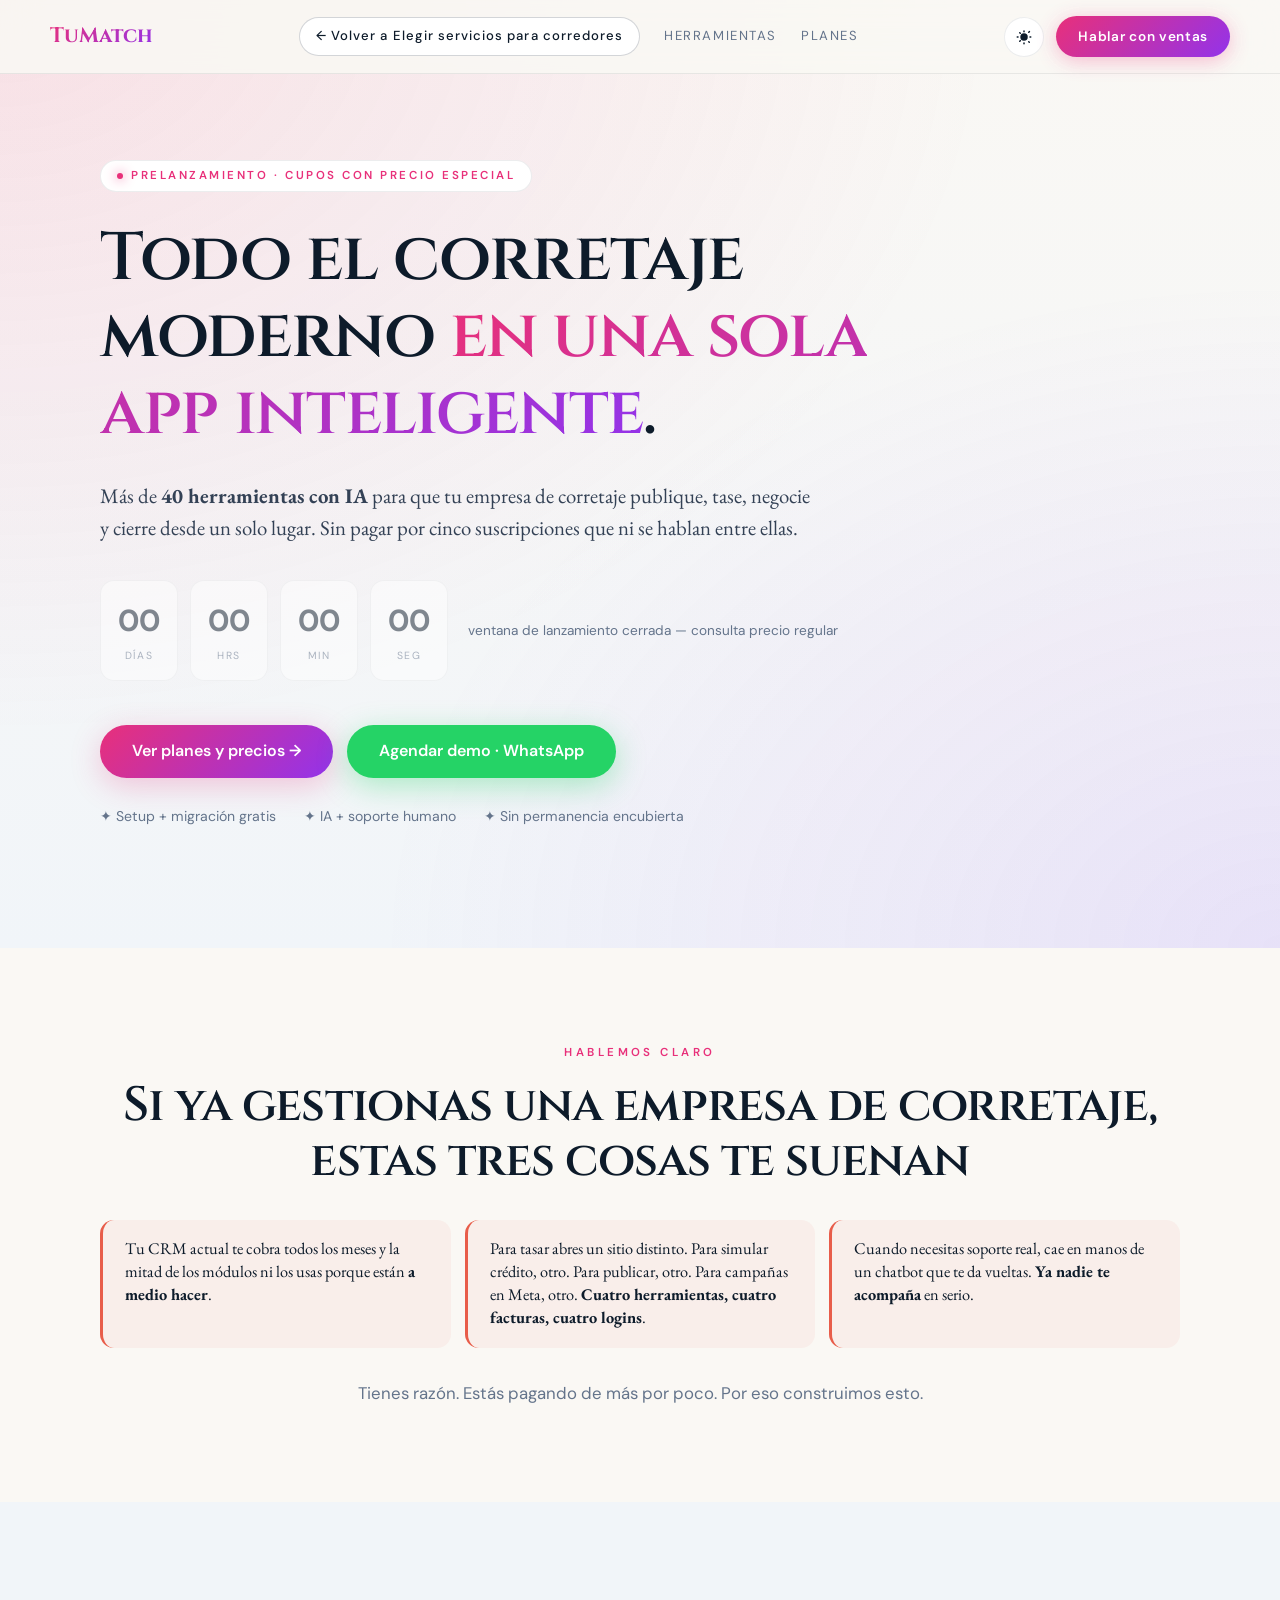
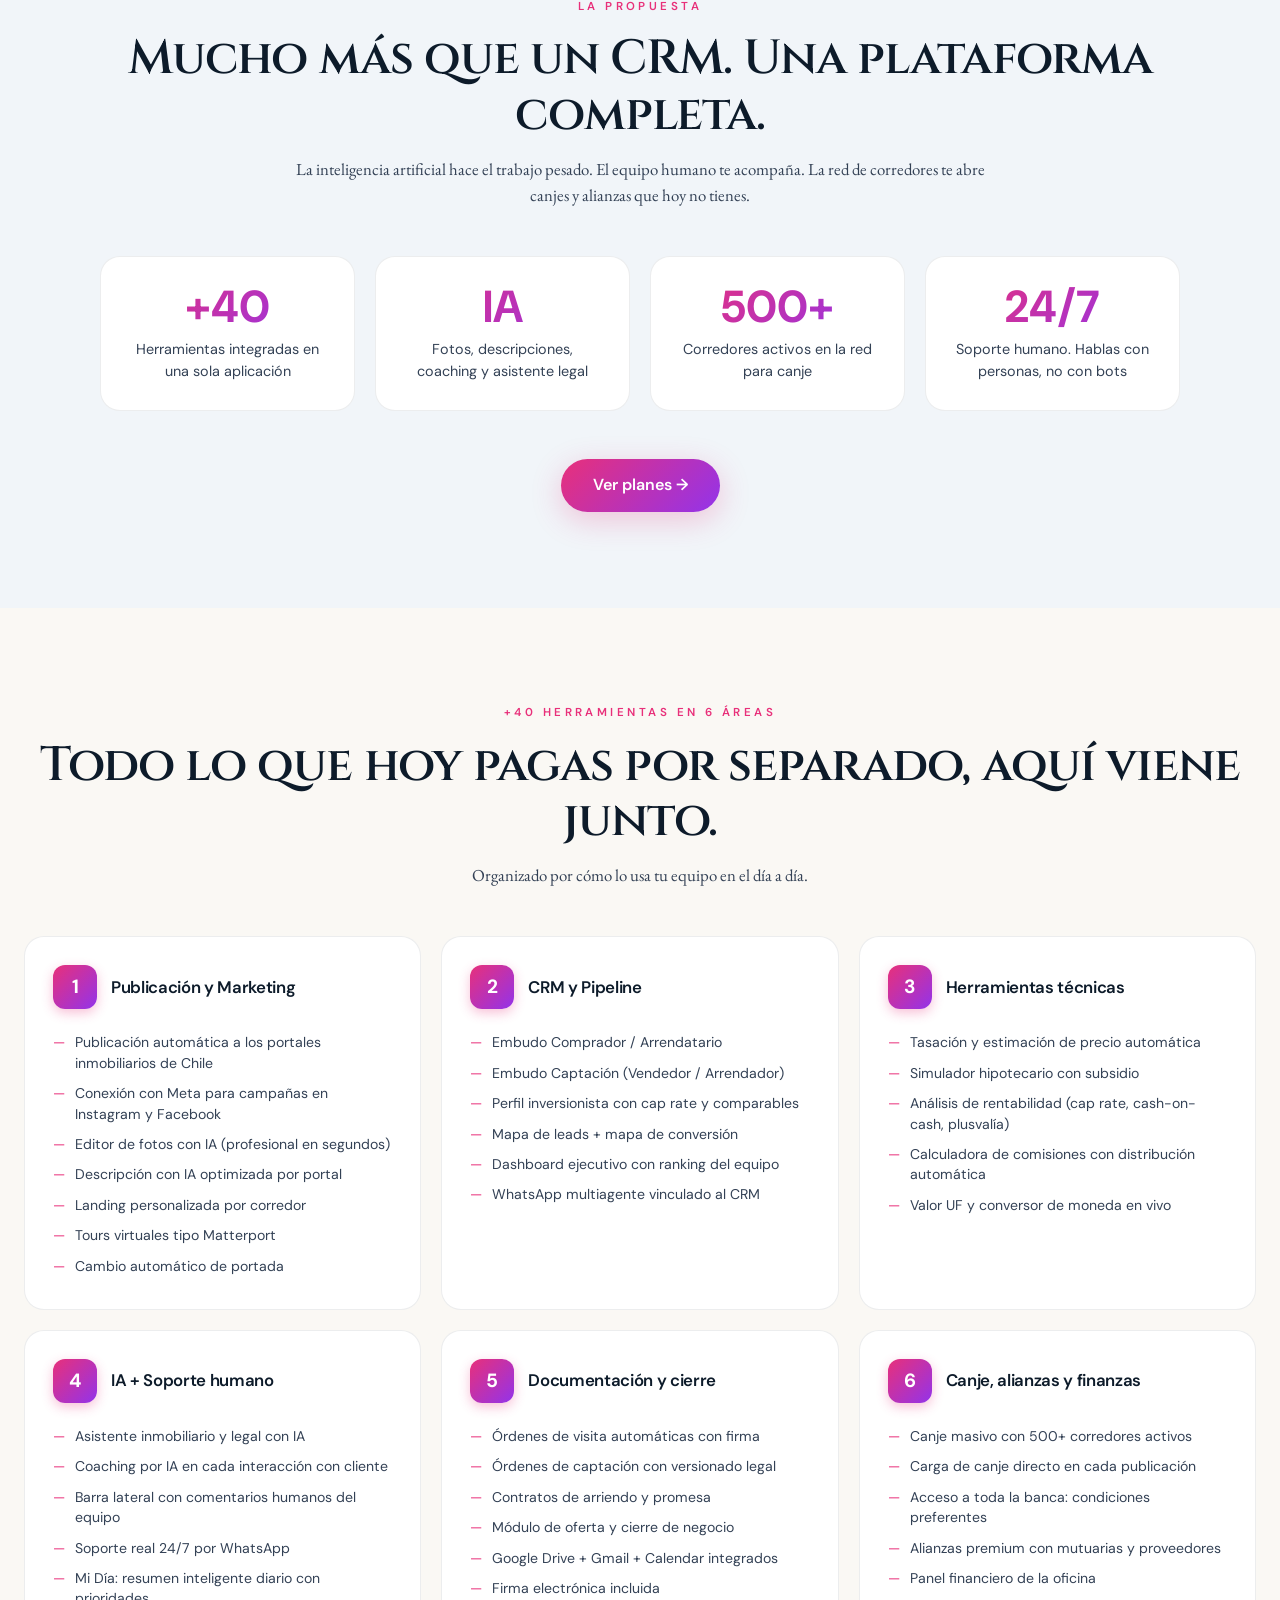
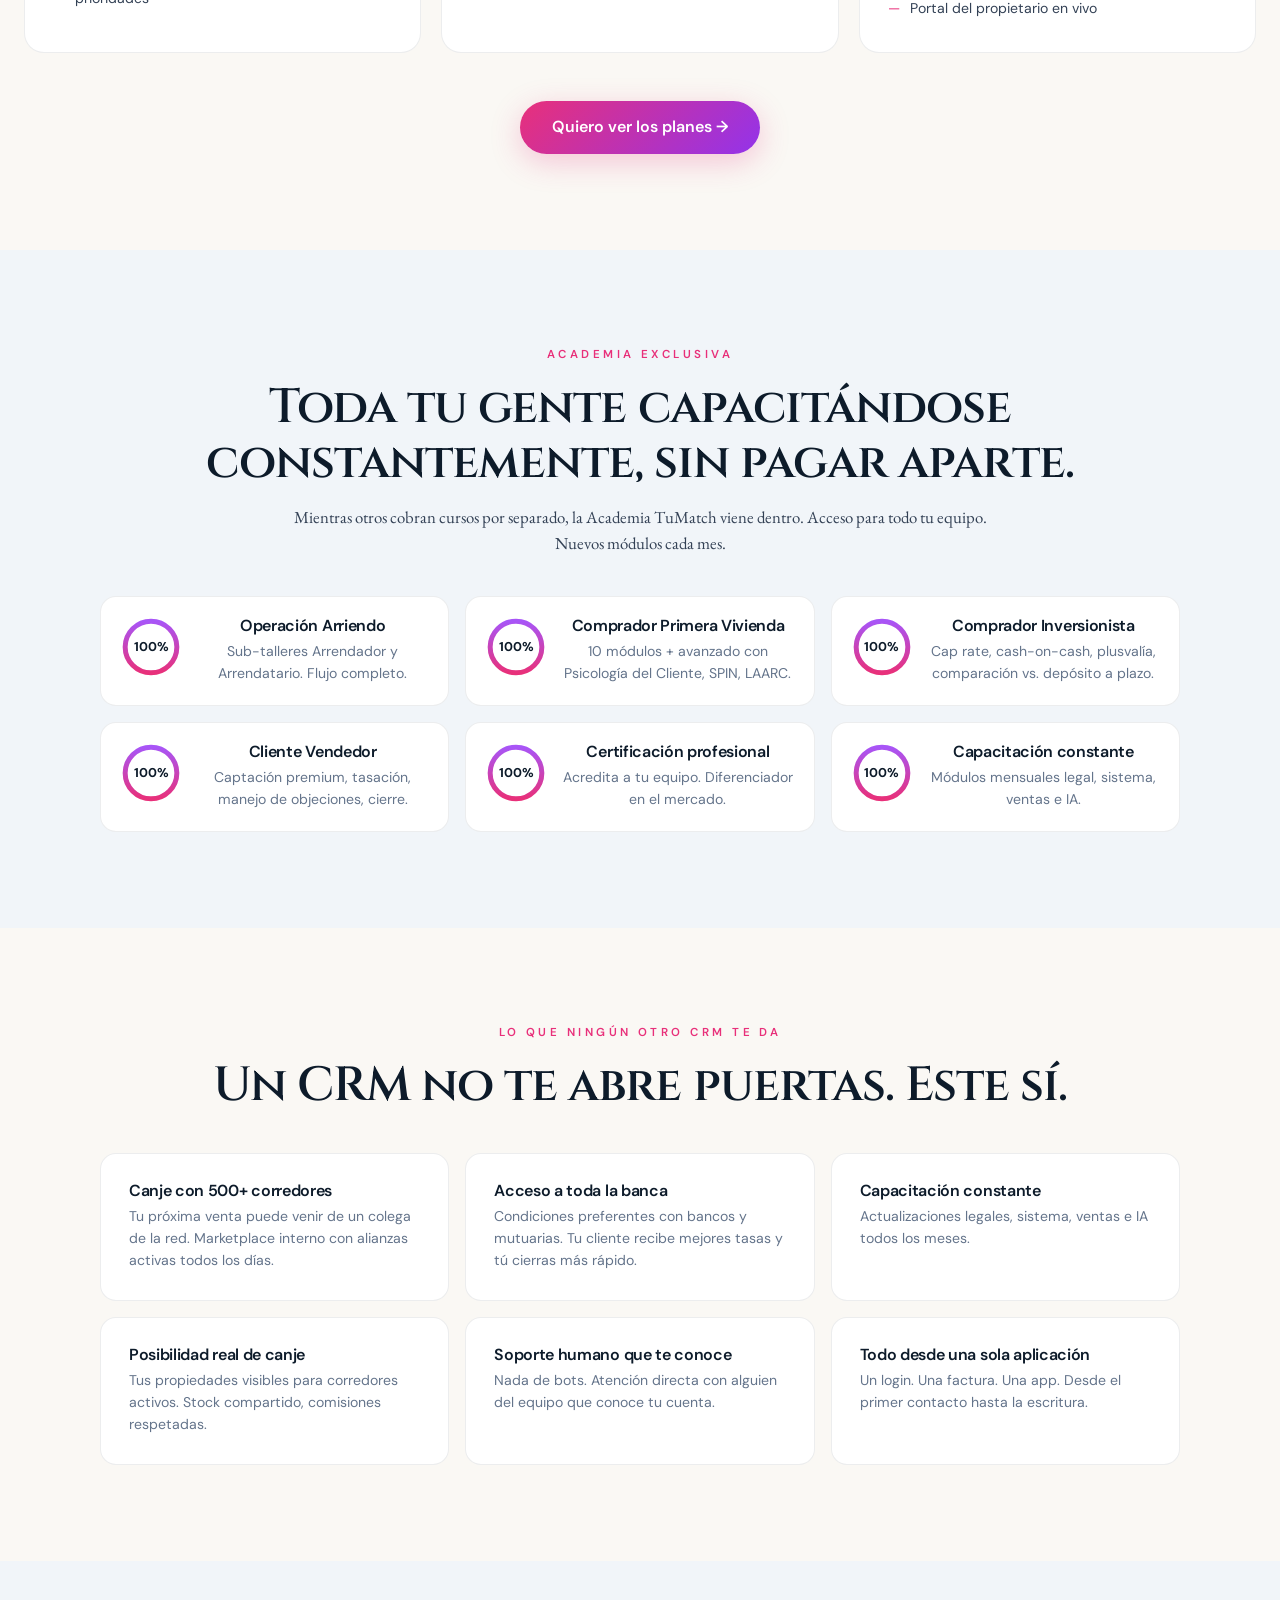
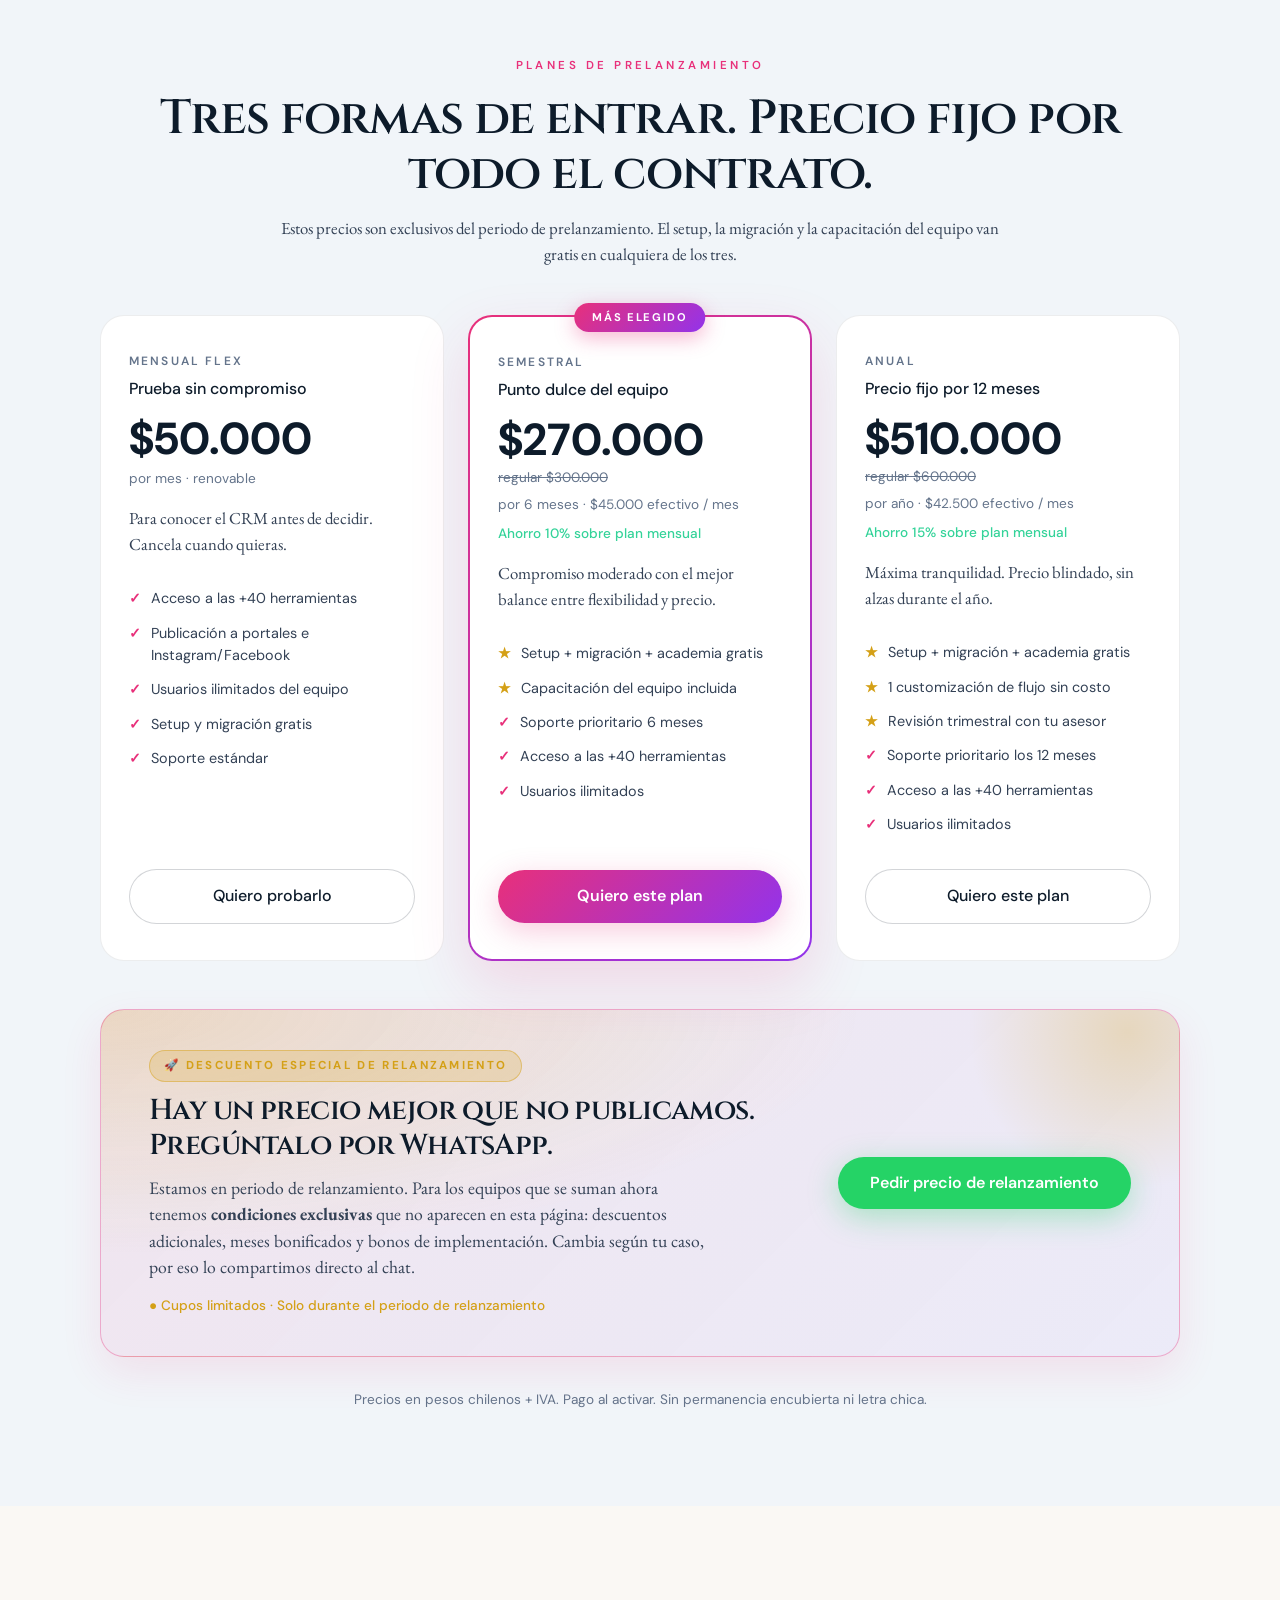
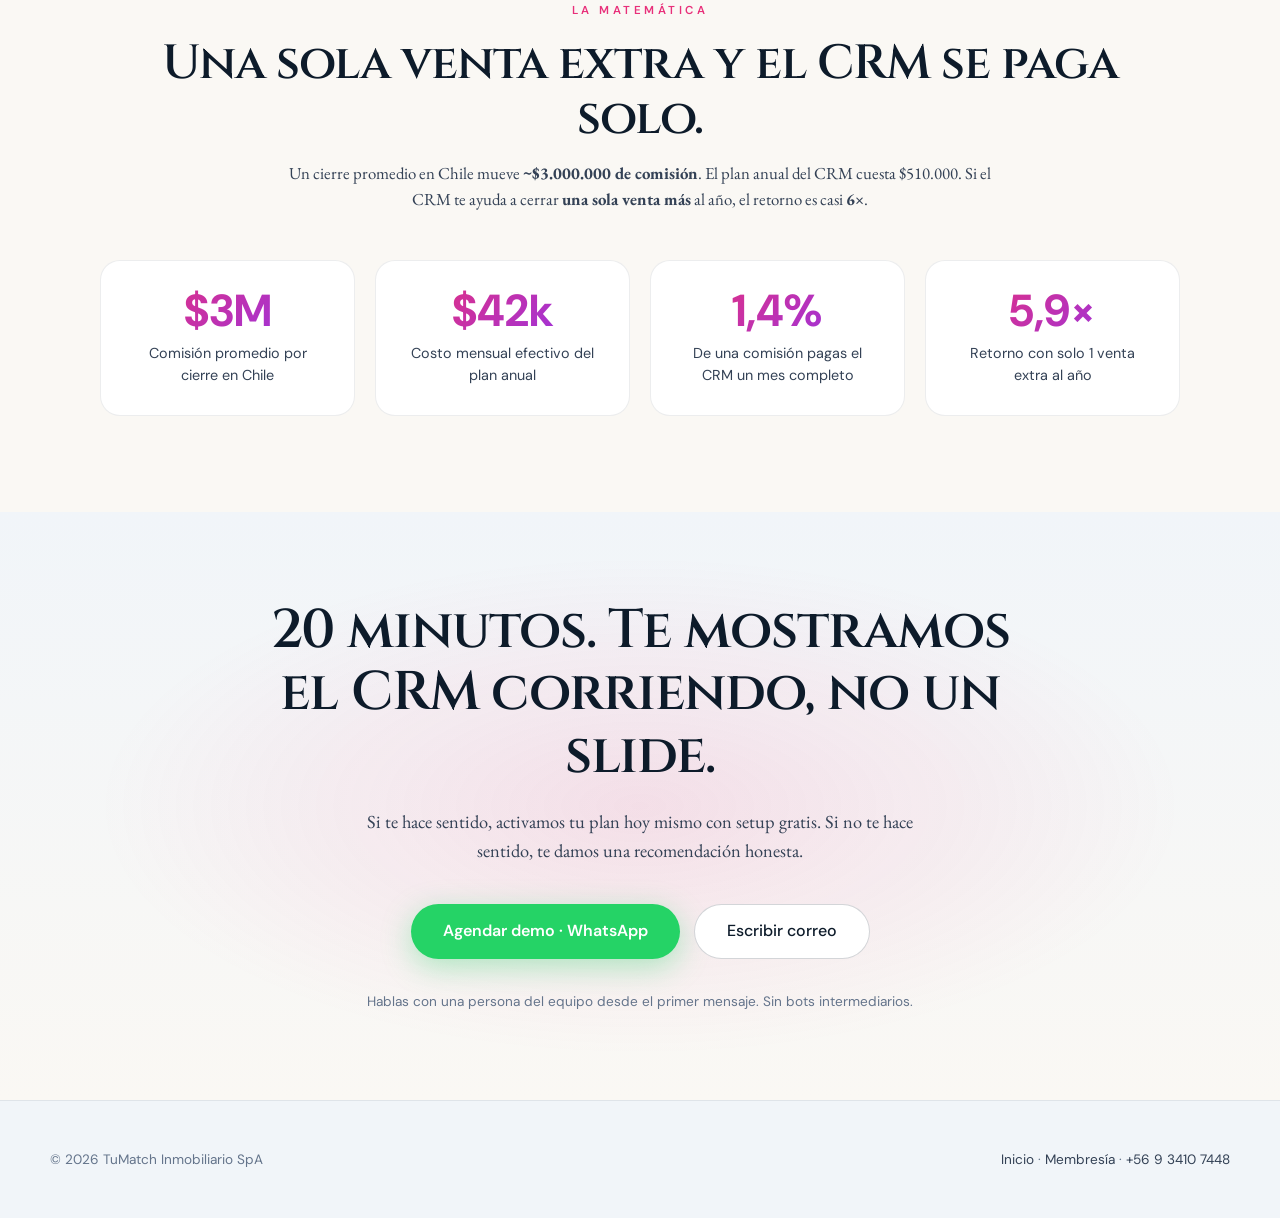
==== commit 0f49dea1: "fix: cache-bust CSS/JS + bajar TTL a 60s para propagación rápida - Añade ?v=2 a referencias styles.c" ====
--- a/crm/index.html
+++ b/crm/index.html
@@ -32,7 +32,7 @@
   <link rel="preconnect" href="https://fonts.googleapis.com" />
   <link rel="preconnect" href="https://fonts.gstatic.com" crossorigin />
   <link href="https://fonts.googleapis.com/css2?family=Cinzel:wght@500;600;700&family=EB+Garamond:wght@400;500&family=DM+Sans:wght@400;500;600;700&display=swap" rel="stylesheet" />
-  <link rel="stylesheet" href="/styles.css" />
+  <link rel="stylesheet" href="/styles.css?v=2" />
 
   <script>
     // Theme bootstrap — evita FOUC
@@ -471,6 +471,6 @@
     </div>
   </footer>
 
-  <script src="/app.js"></script>
+  <script src="/app.js?v=2"></script>
 </body>
 </html>
--- a/styles.css
+++ b/styles.css
@@ -1,31 +1,70 @@
-/* TuMatch — Propuesta Comercial | Shared styles */
+/* TuMatch — Propuesta Comercial | Shared styles | Dark + Light theme */
+
+/* ---------- TOKENS ---------- */
 :root {
-  --navy: #0D1B2A;
-  --navy-2: #1B2B3E;
-  --cream: #FAF8F4;
+  /* Brand (invariantes entre temas) */
+  --pink: #E8307A;
+  --purple: #9333EA;
   --coral: #E85D4A;
-  --pink: #E8307A;
   --gold: #D4A017;
-  --slate-900: #0f172a;
-  --slate-800: #1e293b;
-  --slate-700: #334155;
-  --slate-400: #94a3b8;
-  --slate-300: #cbd5e1;
-  --slate-200: #e2e8f0;
-  --grad-1: linear-gradient(135deg, #E8307A 0%, #9333ea 100%);
+  --emerald: #34d399;
+  --grad-1: linear-gradient(135deg, #E8307A 0%, #9333EA 100%);
   --grad-2: linear-gradient(135deg, #E85D4A 0%, #D4A017 100%);
   --ring-grad: linear-gradient(90deg, #E8307A 0%, #a855f7 100%);
   --nav-h: 72px;
-}
-
+
+  /* Tokens semánticos — dark por defecto */
+  --bg: #0D1B2A;
+  --bg-alt: #0f172a;
+  --bg-hero-1: rgba(232, 48, 122, 0.18);
+  --bg-hero-2: rgba(147, 51, 234, 0.15);
+  --surface-1: rgba(255, 255, 255, 0.04);
+  --surface-2: rgba(255, 255, 255, 0.02);
+  --surface-hover: rgba(255, 255, 255, 0.08);
+  --fg: #FAF8F4;
+  --fg-muted: #cbd5e1;
+  --fg-soft: #94a3b8;
+  --fg-dim: #64748b;
+  --border: rgba(255, 255, 255, 0.08);
+  --border-strong: rgba(255, 255, 255, 0.18);
+  --nav-bg: rgba(13, 27, 42, 0.7);
+  --shadow-lg: 0 24px 60px rgba(0, 0, 0, 0.3);
+  --shadow-brand: 0 8px 30px rgba(232, 48, 122, 0.35);
+  --code-bg: rgba(0, 0, 0, 0.25);
+  --divider: rgba(255, 255, 255, 0.15);
+}
+
+[data-theme="light"] {
+  --bg: #FAF8F4;
+  --bg-alt: #F1F5F9;
+  --bg-hero-1: rgba(232, 48, 122, 0.12);
+  --bg-hero-2: rgba(147, 51, 234, 0.10);
+  --surface-1: #FFFFFF;
+  --surface-2: #FBFAF7;
+  --surface-hover: rgba(13, 27, 42, 0.04);
+  --fg: #0D1B2A;
+  --fg-muted: #334155;
+  --fg-soft: #64748b;
+  --fg-dim: #94a3b8;
+  --border: rgba(13, 27, 42, 0.08);
+  --border-strong: rgba(13, 27, 42, 0.18);
+  --nav-bg: rgba(250, 248, 244, 0.85);
+  --shadow-lg: 0 16px 48px rgba(13, 27, 42, 0.08);
+  --shadow-brand: 0 8px 30px rgba(232, 48, 122, 0.25);
+  --code-bg: rgba(13, 27, 42, 0.05);
+  --divider: rgba(13, 27, 42, 0.15);
+}
+
+/* ---------- BASE ---------- */
 * { box-sizing: border-box; margin: 0; padding: 0; }
 html { scroll-behavior: smooth; }
 body {
   font-family: 'DM Sans', -apple-system, BlinkMacSystemFont, sans-serif;
-  background: var(--navy);
-  color: var(--cream);
+  background: var(--bg);
+  color: var(--fg);
   line-height: 1.55;
   -webkit-font-smoothing: antialiased;
+  transition: background-color 0.3s ease, color 0.3s ease;
 }
 
 h1, h2, h3 {
@@ -33,6 +72,7 @@
   font-weight: 600;
   letter-spacing: -0.02em;
   line-height: 1.15;
+  color: var(--fg);
 }
 p, li, td, th { font-family: 'EB Garamond', Georgia, serif; font-size: 1.05rem; }
 .ui { font-family: 'DM Sans', sans-serif; }
@@ -42,7 +82,6 @@
 button { font-family: inherit; cursor: pointer; border: none; background: transparent; color: inherit; }
 img { max-width: 100%; display: block; }
 
-/* Skip to content — hidden until keyboard focus */
 .skip-link {
   position: absolute; top: -48px; left: 12px; z-index: 200;
   padding: 10px 16px; border-radius: 8px; background: var(--pink); color: white;
@@ -51,7 +90,6 @@
 }
 .skip-link:focus-visible { top: 12px; outline: 3px solid white; }
 
-/* Anchor targets not covered by the fixed nav */
 section[id], [id="main"] { scroll-margin-top: calc(var(--nav-h) + 16px); }
 
 /* ---------- NAV ---------- */
@@ -60,28 +98,30 @@
   padding: 16px 24px;
   backdrop-filter: blur(16px);
   -webkit-backdrop-filter: blur(16px);
-  background: rgba(13, 27, 42, 0.7);
-  border-bottom: 1px solid rgba(255, 255, 255, 0.06);
+  background: var(--nav-bg);
+  border-bottom: 1px solid var(--border);
+  transition: background-color 0.3s ease, border-color 0.3s ease;
 }
 .nav-inner {
   max-width: 1180px; margin: 0 auto;
   display: flex; align-items: center; justify-content: space-between;
-  gap: 24px;
+  gap: 20px;
 }
 .brand {
   font-family: 'Cinzel', serif; font-weight: 700; font-size: 1.3rem;
   background: var(--grad-1); -webkit-background-clip: text; background-clip: text; color: transparent;
 }
-.nav-links { display: flex; gap: 28px; font-family: 'DM Sans', sans-serif; font-size: 0.85rem; letter-spacing: 0.12em; text-transform: uppercase; align-items: center; }
-.nav-links a { color: var(--slate-400); transition: color 0.2s; }
-.nav-links a:hover, .nav-links a[aria-current="page"] { color: var(--cream); }
+.nav-links { display: flex; gap: 24px; font-family: 'DM Sans', sans-serif; font-size: 0.82rem; letter-spacing: 0.12em; text-transform: uppercase; align-items: center; }
+.nav-links a { color: var(--fg-soft); transition: color 0.2s; }
+.nav-links a:hover, .nav-links a[aria-current="page"] { color: var(--fg); }
 .nav-links a.nav-back {
-  color: var(--cream); padding: 8px 16px; border-radius: 999px;
-  background: rgba(255, 255, 255, 0.04); border: 1px solid var(--slate-700);
+  color: var(--fg); padding: 8px 16px; border-radius: 999px;
+  background: var(--surface-1); border: 1px solid var(--border-strong);
   letter-spacing: 0.08em; text-transform: none; font-weight: 500;
   transition: background 0.2s, border-color 0.2s;
 }
-.nav-links a.nav-back:hover { background: rgba(255, 255, 255, 0.08); border-color: var(--slate-400); }
+.nav-links a.nav-back:hover { background: var(--surface-hover); border-color: var(--pink); }
+.nav-actions { display: flex; align-items: center; gap: 12px; }
 .nav-cta {
   padding: 10px 22px; border-radius: 999px;
   background: var(--grad-1); color: white; font-family: 'DM Sans', sans-serif; font-weight: 600; font-size: 0.85rem;
@@ -89,10 +129,26 @@
   box-shadow: 0 4px 20px rgba(232, 48, 122, 0.3);
   white-space: nowrap;
 }
-.nav-cta:hover { transform: translateY(-1px); box-shadow: 0 6px 28px rgba(232, 48, 122, 0.5); }
+.nav-cta:hover { transform: translateY(-1px); box-shadow: 0 8px 28px rgba(232, 48, 122, 0.5); }
+
+/* Theme toggle */
+.theme-toggle {
+  width: 40px; height: 40px;
+  border-radius: 999px;
+  background: var(--surface-1);
+  border: 1px solid var(--border);
+  display: inline-flex; align-items: center; justify-content: center;
+  color: var(--fg);
+  transition: background 0.2s, transform 0.3s;
+}
+.theme-toggle:hover { background: var(--surface-hover); transform: rotate(20deg); }
+.theme-icon-light { display: none; }
+[data-theme="light"] .theme-icon-dark { display: none; }
+[data-theme="light"] .theme-icon-light { display: block; }
 
 /* ---------- LAYOUT ---------- */
-.section { padding: 96px 24px; position: relative; }
+.section { padding: 96px 24px; position: relative; transition: background-color 0.3s ease; }
+.section--alt { background: var(--bg-alt); }
 .section-narrow { max-width: 1080px; margin: 0 auto; }
 .section-wide { max-width: 1280px; margin: 0 auto; }
 
@@ -100,14 +156,15 @@
 .hero {
   padding: 160px 24px 120px;
   background:
-    radial-gradient(ellipse at top left, rgba(232, 48, 122, 0.18), transparent 55%),
-    radial-gradient(ellipse at bottom right, rgba(147, 51, 234, 0.15), transparent 50%),
-    linear-gradient(180deg, var(--navy) 0%, var(--slate-900) 100%);
+    radial-gradient(ellipse at top left, var(--bg-hero-1), transparent 55%),
+    radial-gradient(ellipse at bottom right, var(--bg-hero-2), transparent 50%),
+    linear-gradient(180deg, var(--bg) 0%, var(--bg-alt) 100%);
+  transition: background-color 0.3s ease;
 }
 .hero-badge {
   display: inline-flex; align-items: center; gap: 8px;
   padding: 6px 16px; border-radius: 999px;
-  background: rgba(255, 255, 255, 0.04); border: 1px solid rgba(255, 255, 255, 0.08);
+  background: var(--surface-1); border: 1px solid var(--border);
   font-family: 'DM Sans', sans-serif; font-size: 0.72rem; letter-spacing: 0.22em; text-transform: uppercase;
   color: var(--pink); font-weight: 600;
 }
@@ -117,16 +174,14 @@
 }
 @keyframes pulse { 0%, 100% { opacity: 1; } 50% { opacity: 0.4; } }
 
-.hero h1 {
-  font-size: clamp(2.5rem, 6vw, 4.2rem);
-  margin-top: 28px;
-  max-width: 900px;
-}
+.hero h1 { font-size: clamp(2.5rem, 6vw, 4.2rem); margin-top: 28px; max-width: 900px; }
 .hero h1 .grad { background: var(--grad-1); -webkit-background-clip: text; background-clip: text; color: transparent; }
-.hero .lead {
-  margin-top: 28px; font-size: 1.3rem; color: var(--slate-300); max-width: 720px;
-}
+.hero .lead { margin-top: 28px; font-size: 1.3rem; color: var(--fg-muted); max-width: 720px; }
+
 .hero-ctas { margin-top: 44px; display: flex; flex-wrap: wrap; gap: 14px; }
+.hero-trust { margin-top: 28px; display: flex; flex-wrap: wrap; gap: 20px 28px; color: var(--fg-soft); font-family: 'DM Sans', sans-serif; font-size: 0.88rem; }
+
+/* ---------- BUTTONS ---------- */
 .btn-primary, .btn-ghost, .btn-whatsapp {
   display: inline-flex; align-items: center; justify-content: center; gap: 8px;
   padding: 14px 32px; border-radius: 999px;
@@ -134,23 +189,25 @@
   transition: transform 0.2s, box-shadow 0.2s, background 0.2s;
   cursor: pointer; text-align: center;
 }
-.btn-primary { background: var(--grad-1); color: white; box-shadow: 0 8px 30px rgba(232, 48, 122, 0.35); }
+.btn-primary { background: var(--grad-1); color: white; box-shadow: var(--shadow-brand); }
 .btn-primary:hover { transform: translateY(-2px); box-shadow: 0 12px 40px rgba(232, 48, 122, 0.55); }
-.btn-ghost { background: rgba(255, 255, 255, 0.04); border: 1px solid rgba(255, 255, 255, 0.15); color: var(--cream); font-weight: 500; }
-.btn-ghost:hover { background: rgba(255, 255, 255, 0.08); }
+.btn-ghost { background: var(--surface-1); border: 1px solid var(--border-strong); color: var(--fg); font-weight: 500; }
+.btn-ghost:hover { background: var(--surface-hover); }
 .btn-whatsapp { background: #25D366; color: white; box-shadow: 0 8px 30px rgba(37, 211, 102, 0.35); }
 .btn-whatsapp:hover { transform: translateY(-2px); box-shadow: 0 12px 40px rgba(37, 211, 102, 0.55); }
+
+.section-cta-mid { margin-top: 48px; display: flex; justify-content: center; }
 
 /* ---------- COUNTDOWN ---------- */
 .countdown { margin-top: 36px; display: flex; flex-wrap: wrap; gap: 12px; align-items: center; }
 .countdown-box {
   min-width: 78px; text-align: center;
   padding: 16px 14px; border-radius: 14px;
-  background: rgba(255, 255, 255, 0.04); border: 1px solid rgba(255, 255, 255, 0.1);
-}
-.countdown-box .num { font-family: 'DM Sans', sans-serif; font-size: 1.9rem; font-weight: 700; color: var(--cream); font-variant-numeric: tabular-nums; }
-.countdown-box .lbl { font-family: 'DM Sans', sans-serif; font-size: 0.65rem; letter-spacing: 0.15em; text-transform: uppercase; color: var(--slate-400); margin-top: 4px; }
-.countdown-caption { font-family: 'DM Sans', sans-serif; font-size: 0.85rem; color: var(--slate-400); margin-left: 8px; }
+  background: var(--surface-1); border: 1px solid var(--border);
+}
+.countdown-box .num { font-family: 'DM Sans', sans-serif; font-size: 1.9rem; font-weight: 700; color: var(--fg); font-variant-numeric: tabular-nums; }
+.countdown-box .lbl { font-family: 'DM Sans', sans-serif; font-size: 0.65rem; letter-spacing: 0.15em; text-transform: uppercase; color: var(--fg-soft); margin-top: 4px; }
+.countdown-caption { font-family: 'DM Sans', sans-serif; font-size: 0.85rem; color: var(--fg-soft); margin-left: 8px; }
 .countdown.is-expired .countdown-box { opacity: 0.5; }
 
 /* ---------- SECTION HEADER ---------- */
@@ -159,215 +216,20 @@
   color: var(--pink); font-weight: 600;
 }
 .section-title { font-size: clamp(2rem, 4vw, 3rem); margin-top: 16px; }
-.section-lead { margin-top: 14px; color: var(--slate-300); max-width: 720px; margin-left: auto; margin-right: auto; }
+.section-lead { margin-top: 14px; color: var(--fg-muted); max-width: 720px; margin-left: auto; margin-right: auto; }
 .center { text-align: center; }
 
 /* ---------- STATS ---------- */
 .stats-grid { display: grid; grid-template-columns: repeat(auto-fit, minmax(220px, 1fr)); gap: 20px; margin-top: 48px; }
 .stat {
   padding: 28px; border-radius: 20px;
-  background: linear-gradient(180deg, rgba(255, 255, 255, 0.04) 0%, rgba(255, 255, 255, 0.02) 100%);
-  border: 1px solid rgba(255, 255, 255, 0.08);
-}
-.stat .big { font-family: 'DM Sans', sans-serif; font-size: 2.8rem; font-weight: 700; background: var(--grad-1); -webkit-background-clip: text; background-clip: text; color: transparent; }
-.stat .lbl { font-family: 'DM Sans', sans-serif; font-size: 0.9rem; color: var(--slate-300); margin-top: 4px; }
-
-/* ---------- COMPARISON TABLE ---------- */
-.compare-table, .market-table {
-  margin-top: 48px; overflow-x: auto; border-radius: 20px; border: 1px solid rgba(255, 255, 255, 0.1);
-  background: rgba(15, 23, 42, 0.6);
-}
-.compare-table table, .market-table table { width: 100%; border-collapse: collapse; font-family: 'DM Sans', sans-serif; font-size: 0.9rem; }
-.compare-table th, .market-table th {
-  text-align: left; padding: 14px 16px; font-size: 0.7rem; letter-spacing: 0.14em; text-transform: uppercase;
-  color: var(--slate-400); font-weight: 600; border-bottom: 1px solid rgba(255, 255, 255, 0.1);
-  background: rgba(255, 255, 255, 0.02);
-}
-.compare-table th.tm, .market-table tr.tm td { color: var(--pink); }
-.compare-table td, .market-table td { padding: 12px 16px; border-bottom: 1px solid rgba(255, 255, 255, 0.04); color: var(--slate-200); }
-.compare-table tr:hover td { background: rgba(255, 255, 255, 0.02); }
-.compare-table .bar { display: inline-flex; align-items: center; gap: 8px; }
-.compare-table .bar-track { width: 64px; height: 5px; background: rgba(255, 255, 255, 0.06); border-radius: 999px; overflow: hidden; }
-.compare-table .bar-fill { height: 100%; border-radius: 999px; background: var(--ring-grad); }
-.compare-table .bar-fill.low { background: linear-gradient(90deg, #64748b 0%, #475569 100%); }
-.compare-table .num-cell { font-variant-numeric: tabular-nums; color: var(--slate-400); width: 52px; text-align: right; }
-.compare-table .tm-num { color: var(--pink); font-weight: 600; }
-.market-table tr.tm td { background: linear-gradient(90deg, rgba(232, 48, 122, 0.1), transparent); color: var(--cream); font-weight: 500; }
-
-/* ---------- FRICTION BLOCKERS ---------- */
-.frictions { display: grid; grid-template-columns: repeat(auto-fit, minmax(300px, 1fr)); gap: 20px; margin-top: 48px; }
-.friction {
-  padding: 32px; border-radius: 20px;
-  background: linear-gradient(180deg, rgba(232, 48, 122, 0.06), rgba(147, 51, 234, 0.03));
-  border: 1px solid rgba(232, 48, 122, 0.2);
-  position: relative;
-}
-.friction-tag { font-family: 'DM Sans', sans-serif; font-size: 0.7rem; letter-spacing: 0.22em; text-transform: uppercase; color: var(--gold); font-weight: 700; }
-.friction h3 { font-family: 'DM Sans', sans-serif; font-size: 1.3rem; font-weight: 700; color: var(--cream); margin-top: 8px; }
-.friction .problem { font-family: 'EB Garamond', serif; font-size: 1.05rem; color: var(--slate-300); margin-top: 16px; font-style: italic; }
-.friction .arrow { font-family: 'DM Sans', sans-serif; font-size: 0.85rem; color: var(--pink); margin-top: 16px; font-weight: 600; letter-spacing: 0.05em; }
-.friction .answer { font-family: 'DM Sans', sans-serif; font-size: 1rem; color: var(--cream); margin-top: 8px; font-weight: 500; }
-
-/* ---------- FEATURE GRID ---------- */
-.features-grid { display: grid; grid-template-columns: repeat(auto-fit, minmax(280px, 1fr)); gap: 16px; margin-top: 48px; }
-.feature {
-  display: flex; gap: 16px; padding: 20px; border-radius: 16px;
-  background: linear-gradient(180deg, rgba(255, 255, 255, 0.04) 0%, rgba(255, 255, 255, 0.02) 100%);
-  border: 1px solid rgba(255, 255, 255, 0.08); transition: border-color 0.2s;
-}
-.feature:hover { border-color: rgba(232, 48, 122, 0.4); }
-.ring { position: relative; flex-shrink: 0; width: 60px; height: 60px; }
-.ring svg { transform: rotate(-90deg); }
-.ring-label { position: absolute; inset: 0; display: flex; align-items: center; justify-content: center; font-family: 'DM Sans', sans-serif; font-size: 0.8rem; font-weight: 700; color: var(--cream); }
-.feature-body h3 { font-family: 'DM Sans', sans-serif; font-size: 1rem; font-weight: 600; color: var(--cream); }
-.feature-body p { font-family: 'DM Sans', sans-serif; font-size: 0.85rem; color: var(--slate-400); margin-top: 4px; }
-
-/* ---------- PLAN CARDS ---------- */
-.plans-grid { display: grid; grid-template-columns: repeat(auto-fit, minmax(280px, 1fr)); gap: 24px; margin-top: 48px; }
-.plan {
-  position: relative; padding: 36px 28px; border-radius: 24px;
-  background: linear-gradient(180deg, rgba(255, 255, 255, 0.03) 0%, rgba(255, 255, 255, 0.01) 100%);
-  border: 1px solid rgba(255, 255, 255, 0.1); transition: transform 0.2s;
-  display: flex; flex-direction: column;
-}
-.plan:hover { transform: translateY(-4px); }
-.plan.best {
-  background: linear-gradient(180deg, rgba(232, 48, 122, 0.12) 0%, rgba(147, 51, 234, 0.08) 100%);
-  border-color: rgba(232, 48, 122, 0.4);
-  box-shadow: 0 24px 60px rgba(232, 48, 122, 0.15);
-}
-.plan-ribbon {
-  position: absolute; top: -14px; left: 50%; transform: translateX(-50%);
-  padding: 6px 18px; border-radius: 999px; background: var(--grad-1);
-  font-family: 'DM Sans', sans-serif; font-size: 0.7rem; font-weight: 700; letter-spacing: 0.15em; text-transform: uppercase;
-  color: white; white-space: nowrap;
-}
-.plan-period { font-family: 'DM Sans', sans-serif; font-size: 0.75rem; letter-spacing: 0.18em; text-transform: uppercase; color: var(--slate-400); font-weight: 600; }
-.plan-headline { font-family: 'DM Sans', sans-serif; font-size: 1rem; color: var(--cream); margin-top: 6px; font-weight: 500; }
-.plan-price { font-family: 'DM Sans', sans-serif; font-size: 2.8rem; font-weight: 700; color: var(--cream); margin-top: 16px; line-height: 1; }
-.plan-equiv { font-family: 'DM Sans', sans-serif; font-size: 0.85rem; color: var(--slate-400); margin-top: 4px; }
-.plan-savings { font-family: 'DM Sans', sans-serif; font-size: 0.85rem; color: #34d399; margin-top: 8px; font-weight: 500; }
-.plan-anchor { font-family: 'DM Sans', sans-serif; font-size: 0.85rem; color: var(--slate-400); margin-top: 8px; text-decoration: line-through; }
-.plan-sub { font-family: 'EB Garamond', serif; font-size: 1.05rem; color: var(--slate-300); margin-top: 16px; }
-.plan-list { margin-top: 24px; list-style: none; flex: 1; }
-.plan-list li { font-family: 'DM Sans', sans-serif; font-size: 0.9rem; color: var(--slate-200); padding: 6px 0; display: flex; gap: 10px; }
-.plan-list li::before { content: '✓'; color: var(--pink); font-weight: 700; flex-shrink: 0; }
-.plan-list li.extra::before { content: '★'; color: var(--gold); }
-.plan a.btn-primary, .plan a.btn-ghost { margin-top: 28px; width: 100%; }
-
-/* ---------- LEVEL CARDS ---------- */
-.levels-grid { display: grid; grid-template-columns: repeat(auto-fit, minmax(220px, 1fr)); gap: 20px; margin-top: 48px; }
-.level {
-  padding: 28px; border-radius: 20px;
-  background: linear-gradient(180deg, rgba(255, 255, 255, 0.04) 0%, rgba(255, 255, 255, 0.01) 100%);
-  border: 1px solid rgba(255, 255, 255, 0.08);
-}
-.level-num { font-family: 'Cinzel', serif; font-size: 0.85rem; color: var(--gold); letter-spacing: 0.2em; }
-.level-name { font-family: 'Cinzel', serif; font-size: 1.4rem; color: var(--cream); margin-top: 6px; }
-.level-pct { font-family: 'DM Sans', sans-serif; font-size: 2.4rem; font-weight: 700; background: var(--grad-2); -webkit-background-clip: text; background-clip: text; color: transparent; margin-top: 12px; line-height: 1; }
-.level-desc { font-family: 'DM Sans', sans-serif; font-size: 0.85rem; color: var(--slate-400); margin-top: 8px; }
-.level-example { font-family: 'DM Sans', sans-serif; font-size: 0.8rem; color: var(--gold); margin-top: 12px; padding-top: 12px; border-top: 1px dashed rgba(212, 160, 23, 0.2); font-style: italic; }
-
-/* ---------- SAVINGS CALLOUT ---------- */
-.savings-box {
-  margin-top: 40px; padding: 32px; border-radius: 20px;
-  background: linear-gradient(135deg, rgba(52, 211, 153, 0.08), rgba(16, 185, 129, 0.04));
-  border: 1px solid rgba(52, 211, 153, 0.25);
-}
-.savings-box h3 { font-family: 'DM Sans', sans-serif; font-size: 1.2rem; color: var(--cream); }
-.savings-list { margin-top: 20px; list-style: none; display: grid; grid-template-columns: repeat(auto-fit, minmax(260px, 1fr)); gap: 12px; }
-.savings-list li { display: flex; justify-content: space-between; gap: 12px; padding: 10px 14px; border-radius: 10px; background: rgba(0, 0, 0, 0.2); font-family: 'DM Sans', sans-serif; font-size: 0.9rem; }
-.savings-list li span.label { color: var(--slate-300); }
-.savings-list li span.price { color: #34d399; font-weight: 700; font-variant-numeric: tabular-nums; }
-.savings-total { margin-top: 20px; text-align: right; font-family: 'DM Sans', sans-serif; }
-.savings-total small { color: var(--slate-400); font-size: 0.8rem; text-transform: uppercase; letter-spacing: 0.15em; }
-.savings-total strong { display: block; font-size: 1.6rem; color: #34d399; font-weight: 700; margin-top: 4px; font-variant-numeric: tabular-nums; }
-
-/* ---------- INTEGRATIONS ---------- */
-.integrations { display: grid; grid-template-columns: repeat(auto-fit, minmax(140px, 1fr)); gap: 12px; margin-top: 32px; }
-.integration {
-  padding: 18px 10px; border-radius: 14px; text-align: center;
-  background: rgba(255, 255, 255, 0.03); border: 1px solid rgba(255, 255, 255, 0.1);
-  font-family: 'DM Sans', sans-serif; font-size: 0.9rem; color: var(--slate-200); transition: border-color 0.2s;
-}
-.integration:hover { border-color: rgba(232, 48, 122, 0.4); }
-
-/* ---------- CTA BLOCK ---------- */
-.cta-block {
-  padding: 88px 24px; text-align: center;
-  background:
-    radial-gradient(ellipse at center, rgba(232, 48, 122, 0.15), transparent 60%),
-    linear-gradient(180deg, rgba(147, 51, 234, 0.06) 0%, var(--navy) 100%);
-}
-.cta-block h2 { font-size: clamp(2rem, 5vw, 3.4rem); max-width: 760px; margin: 0 auto; }
-.cta-block p { margin-top: 20px; color: var(--slate-300); font-size: 1.15rem; max-width: 600px; margin-left: auto; margin-right: auto; }
-.cta-block .buttons { margin-top: 40px; display: flex; justify-content: center; flex-wrap: wrap; gap: 14px; }
-.cta-block small { display: block; margin-top: 32px; color: var(--slate-400); font-family: 'DM Sans', sans-serif; font-size: 0.85rem; }
-
-/* ---------- FOOTER ---------- */
-.footer { padding: 48px 24px; border-top: 1px solid rgba(255, 255, 255, 0.06); background: var(--slate-900); }
-.footer-inner { max-width: 1180px; margin: 0 auto; display: flex; flex-wrap: wrap; justify-content: space-between; gap: 24px; font-family: 'DM Sans', sans-serif; font-size: 0.85rem; color: var(--slate-400); }
-.footer a { color: var(--slate-300); }
-.footer a:hover { color: var(--cream); }
-
-/* ---------- HUB CHOICE CARDS ---------- */
-.choice-grid { display: grid; grid-template-columns: repeat(auto-fit, minmax(320px, 1fr)); gap: 28px; margin-top: 56px; }
-.choice {
-  display: flex; flex-direction: column; padding: 48px 36px; border-radius: 28px;
-  transition: transform 0.25s, box-shadow 0.25s, border-color 0.25s;
-  background: linear-gradient(180deg, rgba(255, 255, 255, 0.04) 0%, rgba(255, 255, 255, 0.01) 100%);
-  border: 1px solid rgba(255, 255, 255, 0.1); color: var(--cream);
-  text-align: left;
-}
-.choice:hover { transform: translateY(-6px); border-color: rgba(232, 48, 122, 0.5); box-shadow: 0 24px 60px rgba(232, 48, 122, 0.15); }
-.choice-tag { font-family: 'DM Sans', sans-serif; font-size: 0.72rem; letter-spacing: 0.22em; text-transform: uppercase; color: var(--pink); font-weight: 600; }
-.choice-for { font-family: 'DM Sans', sans-serif; font-size: 0.85rem; color: var(--slate-400); margin-top: 16px; font-style: italic; }
-.choice h3 { font-size: 2rem; margin-top: 12px; }
-.choice p { margin-top: 16px; color: var(--slate-300); }
-.choice-bullets { margin-top: 20px; list-style: none; }
-.choice-bullets li { font-family: 'DM Sans', sans-serif; font-size: 0.9rem; color: var(--slate-200); padding: 4px 0; display: flex; gap: 8px; }
-.choice-bullets li::before { content: '—'; color: var(--pink); }
-.choice-pct { margin-top: 28px; font-family: 'DM Sans', sans-serif; font-size: 2.8rem; font-weight: 700; background: var(--grad-1); -webkit-background-clip: text; background-clip: text; color: transparent; line-height: 1; }
-.choice-pct-lbl { font-family: 'DM Sans', sans-serif; font-size: 0.85rem; color: var(--slate-400); }
-.choice-arrow { margin-top: 32px; font-family: 'DM Sans', sans-serif; font-size: 0.95rem; font-weight: 600; color: var(--pink); letter-spacing: 0.02em; }
-
-/* ---------- BILLING TOGGLE ---------- */
-.billing-toggle { display: inline-flex; padding: 4px; border-radius: 999px; background: rgba(255, 255, 255, 0.04); border: 1px solid rgba(255, 255, 255, 0.1); margin: 32px auto 0; }
-.billing-toggle button { padding: 10px 22px; border-radius: 999px; font-family: 'DM Sans', sans-serif; font-size: 0.85rem; font-weight: 600; color: var(--slate-400); transition: all 0.2s; position: relative; }
-.billing-toggle button.active { background: var(--grad-1); color: white; box-shadow: 0 4px 16px rgba(232, 48, 122, 0.3); }
-.billing-toggle .discount { font-size: 0.7rem; padding: 1px 6px; border-radius: 999px; background: rgba(52, 211, 153, 0.2); color: #34d399; margin-left: 6px; }
-.billing-toggle button.active .discount { background: rgba(255, 255, 255, 0.25); color: white; }
-
-/* ---------- PLAN-UF (6 small cards) ---------- */
-.plans-uf-grid { display: grid; grid-template-columns: repeat(auto-fit, minmax(180px, 1fr)); gap: 16px; margin-top: 32px; }
-.plan-uf {
-  position: relative; padding: 24px 20px; border-radius: 18px;
-  background: linear-gradient(180deg, rgba(255,255,255,0.03), rgba(255,255,255,0.01));
-  border: 1px solid rgba(255,255,255,0.1);
-  display: flex; flex-direction: column;
-}
-.plan-uf.popular { border-color: rgba(232, 48, 122, 0.5); background: linear-gradient(180deg, rgba(232,48,122,0.1), rgba(147,51,234,0.06)); box-shadow: 0 12px 40px rgba(232,48,122,0.1); }
-.plan-uf-ribbon { position: absolute; top: -10px; left: 50%; transform: translateX(-50%); padding: 4px 12px; border-radius: 999px; background: var(--grad-1); font-family: 'DM Sans', sans-serif; font-size: 0.65rem; font-weight: 700; letter-spacing: 0.15em; text-transform: uppercase; color: white; white-space: nowrap; }
-.plan-uf-name { font-family: 'Cinzel', serif; font-size: 1.15rem; color: var(--cream); }
-.plan-uf-props { font-family: 'DM Sans', sans-serif; font-size: 0.75rem; color: var(--slate-400); text-transform: uppercase; letter-spacing: 0.1em; margin-top: 4px; }
-.plan-uf-price { font-family: 'DM Sans', sans-serif; font-size: 2rem; font-weight: 700; color: var(--cream); margin-top: 18px; font-variant-numeric: tabular-nums; line-height: 1; }
-.plan-uf-unit { font-family: 'DM Sans', sans-serif; font-size: 0.85rem; color: var(--slate-400); margin-left: 4px; }
-.plan-uf-clp { font-family: 'DM Sans', sans-serif; font-size: 0.8rem; color: var(--slate-400); margin-top: 4px; }
-.plan-uf-savings { font-family: 'DM Sans', sans-serif; font-size: 0.78rem; color: #34d399; margin-top: 8px; font-weight: 600; min-height: 16px; }
-.plan-uf-cta { margin-top: 18px; padding: 10px 16px; border-radius: 999px; text-align: center; background: rgba(255,255,255,0.05); border: 1px solid rgba(255,255,255,0.12); color: var(--cream); font-family: 'DM Sans', sans-serif; font-size: 0.85rem; font-weight: 600; transition: background 0.2s; }
-.plan-uf-cta:hover { background: rgba(232,48,122,0.15); }
-.plan-uf.popular .plan-uf-cta { background: var(--grad-1); border-color: transparent; box-shadow: 0 6px 20px rgba(232,48,122,0.3); }
-.plan-uf.popular .plan-uf-cta:hover { box-shadow: 0 10px 30px rgba(232,48,122,0.5); }
-
-/* ---------- TOOL CATEGORIES ---------- */
-.tool-cats { display: grid; grid-template-columns: repeat(auto-fit, minmax(280px, 1fr)); gap: 20px; margin-top: 48px; }
-.tool-cat { padding: 28px; border-radius: 20px; background: linear-gradient(180deg, rgba(255,255,255,0.04), rgba(255,255,255,0.01)); border: 1px solid rgba(255,255,255,0.08); }
-.tool-cat-head { display: flex; align-items: center; gap: 12px; }
-.tool-cat-icon { width: 40px; height: 40px; border-radius: 12px; background: var(--grad-1); display: flex; align-items: center; justify-content: center; color: white; font-family: 'DM Sans', sans-serif; font-size: 1.1rem; font-weight: 700; flex-shrink: 0; }
-.tool-cat h3 { font-family: 'DM Sans', sans-serif; font-size: 1.05rem; font-weight: 600; color: var(--cream); }
-.tool-cat ul { list-style: none; margin-top: 16px; }
-.tool-cat li { font-family: 'DM Sans', sans-serif; font-size: 0.85rem; color: var(--slate-300); padding: 4px 0; display: flex; gap: 8px; }
-.tool-cat li::before { content: '—'; color: var(--pink); flex-shrink: 0; }
+  background: var(--surface-1);
+  border: 1px solid var(--border);
+  transition: transform 0.2s, border-color 0.2s;
+}
+.stat:hover { transform: translateY(-2px); border-color: rgba(232, 48, 122, 0.35); }
+.stat .big { font-family: 'DM Sans', sans-serif; font-size: 2.8rem; font-weight: 700; background: var(--grad-1); -webkit-background-clip: text; background-clip: text; color: transparent; line-height: 1; }
+.stat .lbl { font-family: 'DM Sans', sans-serif; font-size: 0.9rem; color: var(--fg-muted); margin-top: 8px; }
 
 /* ---------- RELAUNCH BANNER ---------- */
 .relaunch-banner {
@@ -376,7 +238,7 @@
   padding: 40px 48px;
   border-radius: 24px;
   background:
-    radial-gradient(ellipse at top left, rgba(212, 160, 23, 0.15), transparent 50%),
+    radial-gradient(ellipse at top left, rgba(212, 160, 23, 0.18), transparent 50%),
     linear-gradient(135deg, rgba(232, 48, 122, 0.15) 0%, rgba(147, 51, 234, 0.10) 100%);
   border: 1px solid rgba(232, 48, 122, 0.35);
   box-shadow: 0 24px 60px rgba(232, 48, 122, 0.15);
@@ -386,73 +248,229 @@
   gap: 28px;
   align-items: center;
 }
+[data-theme="light"] .relaunch-banner {
+  background:
+    radial-gradient(ellipse at top left, rgba(212, 160, 23, 0.2), transparent 50%),
+    linear-gradient(135deg, rgba(232, 48, 122, 0.08) 0%, rgba(147, 51, 234, 0.05) 100%);
+  box-shadow: 0 16px 40px rgba(232, 48, 122, 0.1);
+}
 .relaunch-banner::before {
   content: '';
   position: absolute;
-  top: -40%;
-  right: -10%;
-  width: 320px;
-  height: 320px;
+  top: -40%; right: -10%;
+  width: 320px; height: 320px;
   border-radius: 50%;
-  background: radial-gradient(circle, rgba(212, 160, 23, 0.2), transparent 70%);
+  background: radial-gradient(circle, rgba(212, 160, 23, 0.25), transparent 70%);
   pointer-events: none;
+  animation: floatPulse 6s ease-in-out infinite;
+}
+@keyframes floatPulse {
+  0%, 100% { transform: translate(0, 0) scale(1); opacity: 0.8; }
+  50% { transform: translate(-20px, 20px) scale(1.1); opacity: 1; }
 }
 .relaunch-badge {
-  display: inline-flex;
-  align-items: center;
-  gap: 8px;
-  padding: 6px 14px;
-  border-radius: 999px;
+  display: inline-flex; align-items: center; gap: 8px;
+  padding: 6px 14px; border-radius: 999px;
   background: rgba(212, 160, 23, 0.2);
-  border: 1px solid rgba(212, 160, 23, 0.4);
-  font-family: 'DM Sans', sans-serif;
-  font-size: 0.72rem;
-  font-weight: 700;
-  letter-spacing: 0.2em;
-  text-transform: uppercase;
+  border: 1px solid rgba(212, 160, 23, 0.45);
+  font-family: 'DM Sans', sans-serif; font-size: 0.72rem;
+  font-weight: 700; letter-spacing: 0.2em; text-transform: uppercase;
   color: var(--gold);
 }
-.relaunch-banner h3 {
-  font-family: 'Cinzel', serif;
-  font-size: 1.8rem;
-  color: var(--cream);
-  margin-top: 12px;
-  line-height: 1.2;
-}
-.relaunch-banner p {
-  font-family: 'EB Garamond', serif;
-  font-size: 1.1rem;
-  color: var(--slate-300);
-  margin-top: 12px;
-  max-width: 560px;
-  line-height: 1.5;
-}
-.relaunch-banner .relaunch-note {
-  margin-top: 14px;
-  font-family: 'DM Sans', sans-serif;
-  font-size: 0.85rem;
-  color: var(--gold);
-  font-weight: 500;
-}
-.relaunch-banner .relaunch-cta {
-  position: relative;
-  z-index: 1;
-  white-space: nowrap;
-}
-@media (max-width: 720px) {
-  .relaunch-banner { grid-template-columns: 1fr; padding: 32px 24px; }
-  .relaunch-banner h3 { font-size: 1.4rem; }
-  .relaunch-banner .relaunch-cta { width: 100%; }
-}
-
-/* ---------- PAIN LIST (mini-empathy bullets) ---------- */
+.relaunch-banner h3 { font-family: 'Cinzel', serif; font-size: 1.8rem; margin-top: 12px; line-height: 1.2; color: var(--fg); }
+.relaunch-banner p { font-family: 'EB Garamond', serif; font-size: 1.1rem; color: var(--fg-muted); margin-top: 12px; max-width: 560px; line-height: 1.5; }
+.relaunch-banner .relaunch-note { margin-top: 14px; font-family: 'DM Sans', sans-serif; font-size: 0.85rem; color: var(--gold); font-weight: 500; }
+.relaunch-banner .relaunch-cta { position: relative; z-index: 1; white-space: nowrap; }
+
+/* ---------- PAIN LIST ---------- */
 .pain-list { list-style: none; margin-top: 32px; display: grid; grid-template-columns: repeat(auto-fit, minmax(280px, 1fr)); gap: 14px; }
-.pain-list li { padding: 18px 22px; border-radius: 14px; background: rgba(232, 93, 74, 0.06); border-left: 3px solid var(--coral); font-family: 'EB Garamond', serif; font-size: 1.02rem; color: var(--slate-200); line-height: 1.4; }
+.pain-list li {
+  padding: 18px 22px; border-radius: 14px;
+  background: var(--surface-1);
+  border-left: 3px solid var(--coral);
+  font-family: 'EB Garamond', serif; font-size: 1.02rem;
+  color: var(--fg-muted); line-height: 1.4;
+}
+[data-theme="light"] .pain-list li {
+  background: rgba(232, 93, 74, 0.06);
+  color: var(--fg);
+}
+
+/* ---------- BILLING TOGGLE ---------- */
+.billing-toggle { display: inline-flex; padding: 4px; border-radius: 999px; background: var(--surface-1); border: 1px solid var(--border); margin: 32px auto 0; }
+.billing-toggle button { padding: 10px 22px; border-radius: 999px; font-family: 'DM Sans', sans-serif; font-size: 0.85rem; font-weight: 600; color: var(--fg-soft); transition: all 0.2s; }
+.billing-toggle button.active { background: var(--grad-1); color: white; box-shadow: 0 4px 16px rgba(232, 48, 122, 0.3); }
+.billing-toggle .discount { font-size: 0.7rem; padding: 1px 6px; border-radius: 999px; background: rgba(52, 211, 153, 0.2); color: var(--emerald); margin-left: 6px; }
+.billing-toggle button.active .discount { background: rgba(255, 255, 255, 0.25); color: white; }
+
+/* ---------- PLAN UF (6 cards) ---------- */
+.plans-uf-grid { display: grid; grid-template-columns: repeat(auto-fit, minmax(200px, 1fr)); gap: 16px; margin-top: 40px; }
+.plan-uf {
+  position: relative; padding: 28px 22px; border-radius: 20px;
+  background: var(--surface-1);
+  border: 1px solid var(--border);
+  display: flex; flex-direction: column;
+  transition: transform 0.2s, border-color 0.2s, box-shadow 0.2s;
+}
+.plan-uf:hover { transform: translateY(-4px); border-color: rgba(232, 48, 122, 0.4); box-shadow: var(--shadow-lg); }
+.plan-uf.popular {
+  border: 2px solid transparent;
+  background:
+    linear-gradient(var(--bg), var(--bg)) padding-box,
+    var(--grad-1) border-box;
+  box-shadow: 0 16px 40px rgba(232, 48, 122, 0.18);
+}
+[data-theme="light"] .plan-uf.popular {
+  background:
+    linear-gradient(var(--surface-1), var(--surface-1)) padding-box,
+    var(--grad-1) border-box;
+}
+.plan-uf-ribbon {
+  position: absolute; top: -12px; left: 50%; transform: translateX(-50%);
+  padding: 5px 14px; border-radius: 999px; background: var(--grad-1);
+  font-family: 'DM Sans', sans-serif; font-size: 0.65rem; font-weight: 700; letter-spacing: 0.18em; text-transform: uppercase;
+  color: white; white-space: nowrap; box-shadow: 0 6px 16px rgba(232, 48, 122, 0.3);
+}
+.plan-uf-name { font-family: 'Cinzel', serif; font-size: 1.2rem; color: var(--fg); }
+.plan-uf-props { font-family: 'DM Sans', sans-serif; font-size: 0.75rem; color: var(--fg-soft); text-transform: uppercase; letter-spacing: 0.1em; margin-top: 6px; }
+.plan-uf-price { font-family: 'DM Sans', sans-serif; font-size: 2.2rem; font-weight: 700; color: var(--fg); margin-top: 20px; font-variant-numeric: tabular-nums; line-height: 1; }
+.plan-uf-unit { font-family: 'DM Sans', sans-serif; font-size: 0.85rem; color: var(--fg-soft); margin-left: 6px; font-weight: 400; }
+.plan-uf-clp { font-family: 'DM Sans', sans-serif; font-size: 0.8rem; color: var(--fg-soft); margin-top: 6px; }
+.plan-uf-savings { font-family: 'DM Sans', sans-serif; font-size: 0.78rem; color: var(--emerald); margin-top: 8px; font-weight: 600; min-height: 16px; }
+.plan-uf-cta {
+  margin-top: 20px; padding: 11px 18px; border-radius: 999px; text-align: center;
+  background: var(--surface-hover); border: 1px solid var(--border-strong); color: var(--fg);
+  font-family: 'DM Sans', sans-serif; font-size: 0.85rem; font-weight: 600;
+  transition: all 0.2s;
+}
+.plan-uf-cta:hover { background: rgba(232, 48, 122, 0.15); border-color: rgba(232, 48, 122, 0.4); }
+.plan-uf.popular .plan-uf-cta { background: var(--grad-1); border-color: transparent; color: white; box-shadow: 0 6px 20px rgba(232, 48, 122, 0.3); }
+.plan-uf.popular .plan-uf-cta:hover { box-shadow: 0 12px 32px rgba(232, 48, 122, 0.5); }
+
+/* ---------- PLAN CARDS (3 tier CRM) ---------- */
+.plans-grid { display: grid; grid-template-columns: repeat(auto-fit, minmax(280px, 1fr)); gap: 24px; margin-top: 48px; }
+.plan {
+  position: relative; padding: 36px 28px; border-radius: 24px;
+  background: var(--surface-1);
+  border: 1px solid var(--border); transition: transform 0.2s, border-color 0.2s, box-shadow 0.2s;
+  display: flex; flex-direction: column;
+}
+.plan:hover { transform: translateY(-4px); border-color: rgba(232, 48, 122, 0.3); box-shadow: var(--shadow-lg); }
+.plan.best {
+  border: 2px solid transparent;
+  background:
+    linear-gradient(var(--bg), var(--bg)) padding-box,
+    var(--grad-1) border-box;
+  box-shadow: 0 24px 60px rgba(232, 48, 122, 0.15);
+}
+[data-theme="light"] .plan.best {
+  background:
+    linear-gradient(var(--surface-1), var(--surface-1)) padding-box,
+    var(--grad-1) border-box;
+}
+.plan-ribbon {
+  position: absolute; top: -14px; left: 50%; transform: translateX(-50%);
+  padding: 6px 18px; border-radius: 999px; background: var(--grad-1);
+  font-family: 'DM Sans', sans-serif; font-size: 0.7rem; font-weight: 700; letter-spacing: 0.15em; text-transform: uppercase;
+  color: white; white-space: nowrap; box-shadow: 0 6px 20px rgba(232, 48, 122, 0.35);
+}
+.plan-period { font-family: 'DM Sans', sans-serif; font-size: 0.75rem; letter-spacing: 0.18em; text-transform: uppercase; color: var(--fg-soft); font-weight: 600; }
+.plan-headline { font-family: 'DM Sans', sans-serif; font-size: 1rem; color: var(--fg); margin-top: 6px; font-weight: 500; }
+.plan-price { font-family: 'DM Sans', sans-serif; font-size: 2.8rem; font-weight: 700; color: var(--fg); margin-top: 16px; line-height: 1; }
+.plan-equiv { font-family: 'DM Sans', sans-serif; font-size: 0.85rem; color: var(--fg-soft); margin-top: 6px; }
+.plan-anchor { font-family: 'DM Sans', sans-serif; font-size: 0.85rem; color: var(--fg-soft); margin-top: 4px; text-decoration: line-through; }
+.plan-savings { font-family: 'DM Sans', sans-serif; font-size: 0.85rem; color: var(--emerald); margin-top: 8px; font-weight: 500; }
+.plan-sub { font-family: 'EB Garamond', serif; font-size: 1.05rem; color: var(--fg-muted); margin-top: 16px; }
+.plan-list { margin-top: 24px; list-style: none; flex: 1; }
+.plan-list li { font-family: 'DM Sans', sans-serif; font-size: 0.9rem; color: var(--fg-muted); padding: 6px 0; display: flex; gap: 10px; }
+.plan-list li::before { content: '✓'; color: var(--pink); font-weight: 700; flex-shrink: 0; }
+.plan-list li.extra::before { content: '★'; color: var(--gold); }
+.plan a.btn-primary, .plan a.btn-ghost { margin-top: 28px; width: 100%; }
+
+/* ---------- FEATURE GRID ---------- */
+.features-grid { display: grid; grid-template-columns: repeat(auto-fit, minmax(280px, 1fr)); gap: 16px; margin-top: 48px; }
+.feature {
+  display: flex; gap: 16px; padding: 20px; border-radius: 16px;
+  background: var(--surface-1);
+  border: 1px solid var(--border); transition: border-color 0.2s, transform 0.2s;
+}
+.feature:hover { border-color: rgba(232, 48, 122, 0.4); transform: translateY(-2px); }
+.feature--lg { padding: 28px; }
+.ring { position: relative; flex-shrink: 0; width: 60px; height: 60px; }
+.ring svg { transform: rotate(-90deg); }
+.ring-label { position: absolute; inset: 0; display: flex; align-items: center; justify-content: center; font-family: 'DM Sans', sans-serif; font-size: 0.8rem; font-weight: 700; color: var(--fg); }
+.feature-body h3 { font-family: 'DM Sans', sans-serif; font-size: 1rem; font-weight: 600; color: var(--fg); }
+.feature-body p { font-family: 'DM Sans', sans-serif; font-size: 0.88rem; color: var(--fg-soft); margin-top: 6px; }
+
+/* ---------- TOOL CATEGORIES ---------- */
+.tool-cats { display: grid; grid-template-columns: repeat(auto-fit, minmax(300px, 1fr)); gap: 20px; margin-top: 48px; }
+.tool-cat { padding: 28px; border-radius: 20px; background: var(--surface-1); border: 1px solid var(--border); transition: border-color 0.2s, transform 0.2s; }
+.tool-cat:hover { border-color: rgba(232, 48, 122, 0.3); transform: translateY(-2px); }
+.tool-cat-head { display: flex; align-items: center; gap: 14px; }
+.tool-cat-icon { width: 44px; height: 44px; border-radius: 12px; background: var(--grad-1); display: flex; align-items: center; justify-content: center; color: white; font-family: 'DM Sans', sans-serif; font-size: 1.2rem; font-weight: 700; flex-shrink: 0; box-shadow: 0 4px 12px rgba(232, 48, 122, 0.3); }
+.tool-cat h3 { font-family: 'DM Sans', sans-serif; font-size: 1.05rem; font-weight: 600; color: var(--fg); }
+.tool-cat ul { list-style: none; margin-top: 18px; }
+.tool-cat li { font-family: 'DM Sans', sans-serif; font-size: 0.88rem; color: var(--fg-muted); padding: 5px 0; display: flex; gap: 10px; line-height: 1.45; }
+.tool-cat li::before { content: '—'; color: var(--pink); flex-shrink: 0; }
+
+/* ---------- SAVINGS BOX ---------- */
+.savings-box {
+  margin-top: 40px; padding: 32px; border-radius: 20px;
+  background: linear-gradient(135deg, rgba(52, 211, 153, 0.08), rgba(16, 185, 129, 0.04));
+  border: 1px solid rgba(52, 211, 153, 0.25);
+}
+[data-theme="light"] .savings-box { background: linear-gradient(135deg, rgba(52, 211, 153, 0.12), rgba(16, 185, 129, 0.06)); }
+.savings-box h3 { font-family: 'DM Sans', sans-serif; font-size: 1.2rem; color: var(--fg); }
+.savings-list { margin-top: 20px; list-style: none; display: grid; grid-template-columns: repeat(auto-fit, minmax(260px, 1fr)); gap: 12px; }
+.savings-list li { display: flex; justify-content: space-between; gap: 12px; padding: 10px 14px; border-radius: 10px; background: var(--code-bg); font-family: 'DM Sans', sans-serif; font-size: 0.9rem; }
+.savings-list li span.label { color: var(--fg-muted); }
+.savings-list li span.price { color: var(--emerald); font-weight: 700; font-variant-numeric: tabular-nums; }
+.savings-total { margin-top: 20px; text-align: right; font-family: 'DM Sans', sans-serif; }
+.savings-total small { color: var(--fg-soft); font-size: 0.8rem; text-transform: uppercase; letter-spacing: 0.15em; }
+.savings-total strong { display: block; font-size: 1.6rem; color: var(--emerald); font-weight: 700; margin-top: 4px; font-variant-numeric: tabular-nums; }
+
+.highlight-pill { display: inline-block; padding: 4px 12px; border-radius: 999px; background: rgba(212, 160, 23, 0.15); color: var(--gold); font-family: 'DM Sans', sans-serif; font-size: 0.75rem; font-weight: 700; letter-spacing: 0.1em; text-transform: uppercase; }
+
+/* ---------- CTA BLOCK ---------- */
+.cta-block {
+  padding: 88px 24px; text-align: center;
+  background:
+    radial-gradient(ellipse at center, var(--bg-hero-1), transparent 60%),
+    linear-gradient(180deg, var(--bg-alt) 0%, var(--bg) 100%);
+}
+.cta-block h2 { font-size: clamp(2rem, 5vw, 3.4rem); max-width: 760px; margin: 0 auto; }
+.cta-block p { margin-top: 20px; color: var(--fg-muted); font-size: 1.15rem; max-width: 600px; margin-left: auto; margin-right: auto; }
+.cta-block .buttons { margin-top: 40px; display: flex; justify-content: center; flex-wrap: wrap; gap: 14px; }
+.cta-block small { display: block; margin-top: 32px; color: var(--fg-soft); font-family: 'DM Sans', sans-serif; font-size: 0.85rem; }
+
+/* ---------- FOOTER ---------- */
+.footer { padding: 48px 24px; border-top: 1px solid var(--border); background: var(--bg-alt); }
+.footer-inner { max-width: 1180px; margin: 0 auto; display: flex; flex-wrap: wrap; justify-content: space-between; gap: 24px; font-family: 'DM Sans', sans-serif; font-size: 0.85rem; color: var(--fg-soft); }
+.footer a { color: var(--fg-muted); }
+.footer a:hover { color: var(--fg); }
+
+/* ---------- HUB CHOICE CARDS ---------- */
+.choice-grid { display: grid; grid-template-columns: repeat(auto-fit, minmax(320px, 1fr)); gap: 28px; margin-top: 56px; }
+.choice {
+  display: flex; flex-direction: column; padding: 48px 36px; border-radius: 28px;
+  transition: transform 0.25s, box-shadow 0.25s, border-color 0.25s;
+  background: var(--surface-1);
+  border: 1px solid var(--border); color: var(--fg);
+  text-align: left;
+}
+.choice:hover { transform: translateY(-6px); border-color: rgba(232, 48, 122, 0.5); box-shadow: 0 24px 60px rgba(232, 48, 122, 0.15); }
+.choice-tag { font-family: 'DM Sans', sans-serif; font-size: 0.72rem; letter-spacing: 0.22em; text-transform: uppercase; color: var(--pink); font-weight: 600; }
+.choice-for { font-family: 'DM Sans', sans-serif; font-size: 0.85rem; color: var(--fg-soft); margin-top: 16px; font-style: italic; }
+.choice h3 { font-size: 2rem; margin-top: 12px; }
+.choice p { margin-top: 16px; color: var(--fg-muted); }
+.choice-bullets { margin-top: 20px; list-style: none; }
+.choice-bullets li { font-family: 'DM Sans', sans-serif; font-size: 0.92rem; color: var(--fg-muted); padding: 5px 0; display: flex; gap: 10px; }
+.choice-bullets li::before { content: '—'; color: var(--pink); flex-shrink: 0; }
+.choice-arrow { margin-top: auto; padding-top: 28px; font-family: 'DM Sans', sans-serif; font-size: 0.95rem; font-weight: 600; color: var(--pink); letter-spacing: 0.02em; }
 
 /* ---------- UTILITIES ---------- */
-.divider { height: 1px; background: linear-gradient(90deg, transparent, rgba(255, 255, 255, 0.15), transparent); margin: 48px 0; }
-.note { font-family: 'DM Sans', sans-serif; font-size: 0.85rem; color: var(--slate-400); text-align: center; margin-top: 20px; }
-.highlight-pill { display: inline-block; padding: 4px 12px; border-radius: 999px; background: rgba(212, 160, 23, 0.15); color: var(--gold); font-family: 'DM Sans', sans-serif; font-size: 0.75rem; font-weight: 700; letter-spacing: 0.1em; text-transform: uppercase; }
+.divider { height: 1px; background: linear-gradient(90deg, transparent, var(--divider), transparent); margin: 48px 0; }
+.note { font-family: 'DM Sans', sans-serif; font-size: 0.85rem; color: var(--fg-soft); text-align: center; margin-top: 20px; }
 
 /* ---------- REDUCED MOTION ---------- */
 @media (prefers-reduced-motion: reduce) {
@@ -463,12 +481,32 @@
     scroll-behavior: auto !important;
   }
   .hero-badge .dot { animation: none; }
-}
-
+  .relaunch-banner::before { animation: none; }
+}
+
+/* ---------- RESPONSIVE ---------- */
+@media (max-width: 860px) {
+  .nav-links { display: none; }
+}
 @media (max-width: 720px) {
   .hero { padding-top: 120px; padding-bottom: 80px; }
-  .nav-links { display: none; }
   .section { padding: 64px 20px; }
   .hero h1 { font-size: 2.2rem; }
   .savings-list { grid-template-columns: 1fr; }
-}
+  .nav { padding: 12px 16px; }
+  .nav-cta { padding: 8px 16px; font-size: 0.8rem; }
+  .hero-trust { font-size: 0.8rem; gap: 12px 20px; }
+  .btn-primary, .btn-ghost, .btn-whatsapp { padding: 12px 24px; font-size: 0.95rem; }
+  .plan-uf-price { font-size: 1.9rem; }
+  .tool-cat { padding: 22px 20px; }
+  .tool-cat h3 { font-size: 1rem; }
+  .relaunch-banner { grid-template-columns: 1fr; padding: 32px 24px; }
+  .relaunch-banner h3 { font-size: 1.4rem; }
+  .relaunch-banner .relaunch-cta { width: 100%; }
+}
+@media (max-width: 400px) {
+  .hero h1 { font-size: 1.9rem; }
+  .section-title { font-size: 1.7rem; }
+  .relaunch-banner { padding: 24px 20px; }
+  .relaunch-banner h3 { font-size: 1.2rem; }
+}
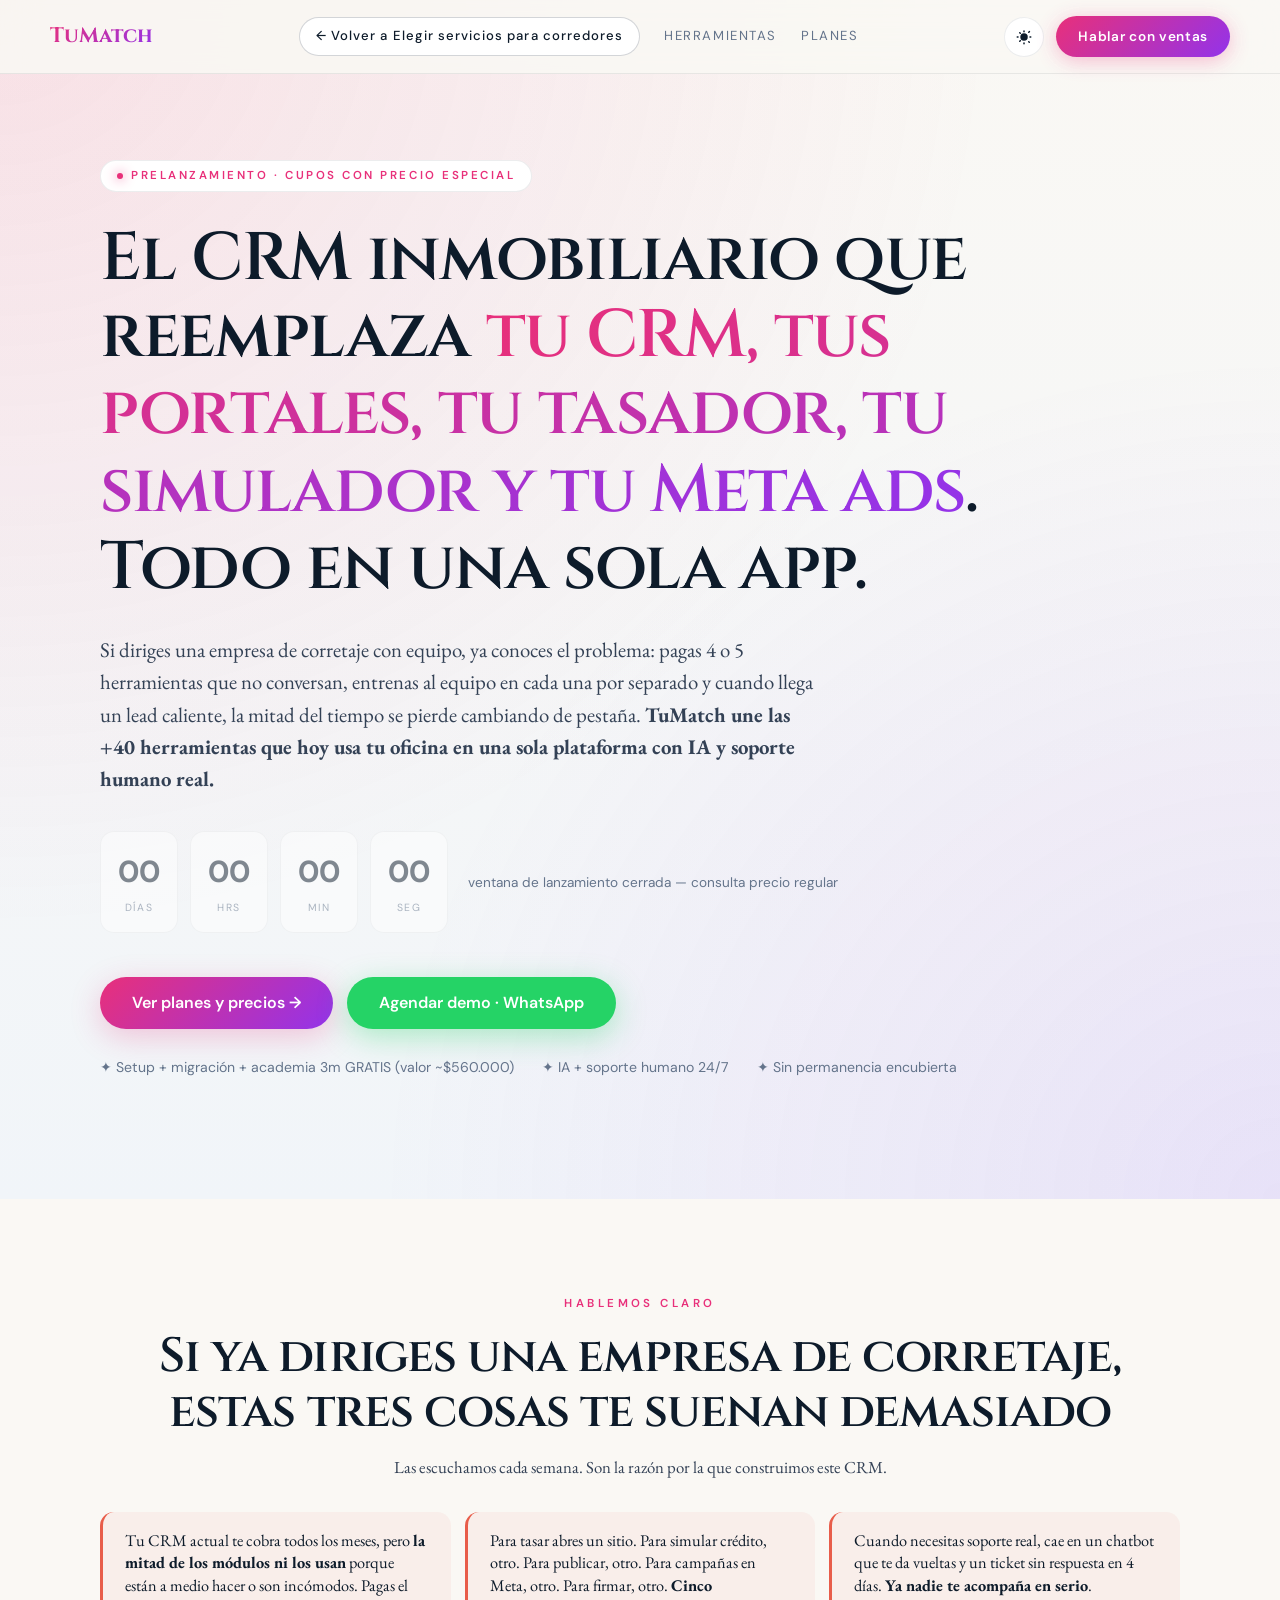
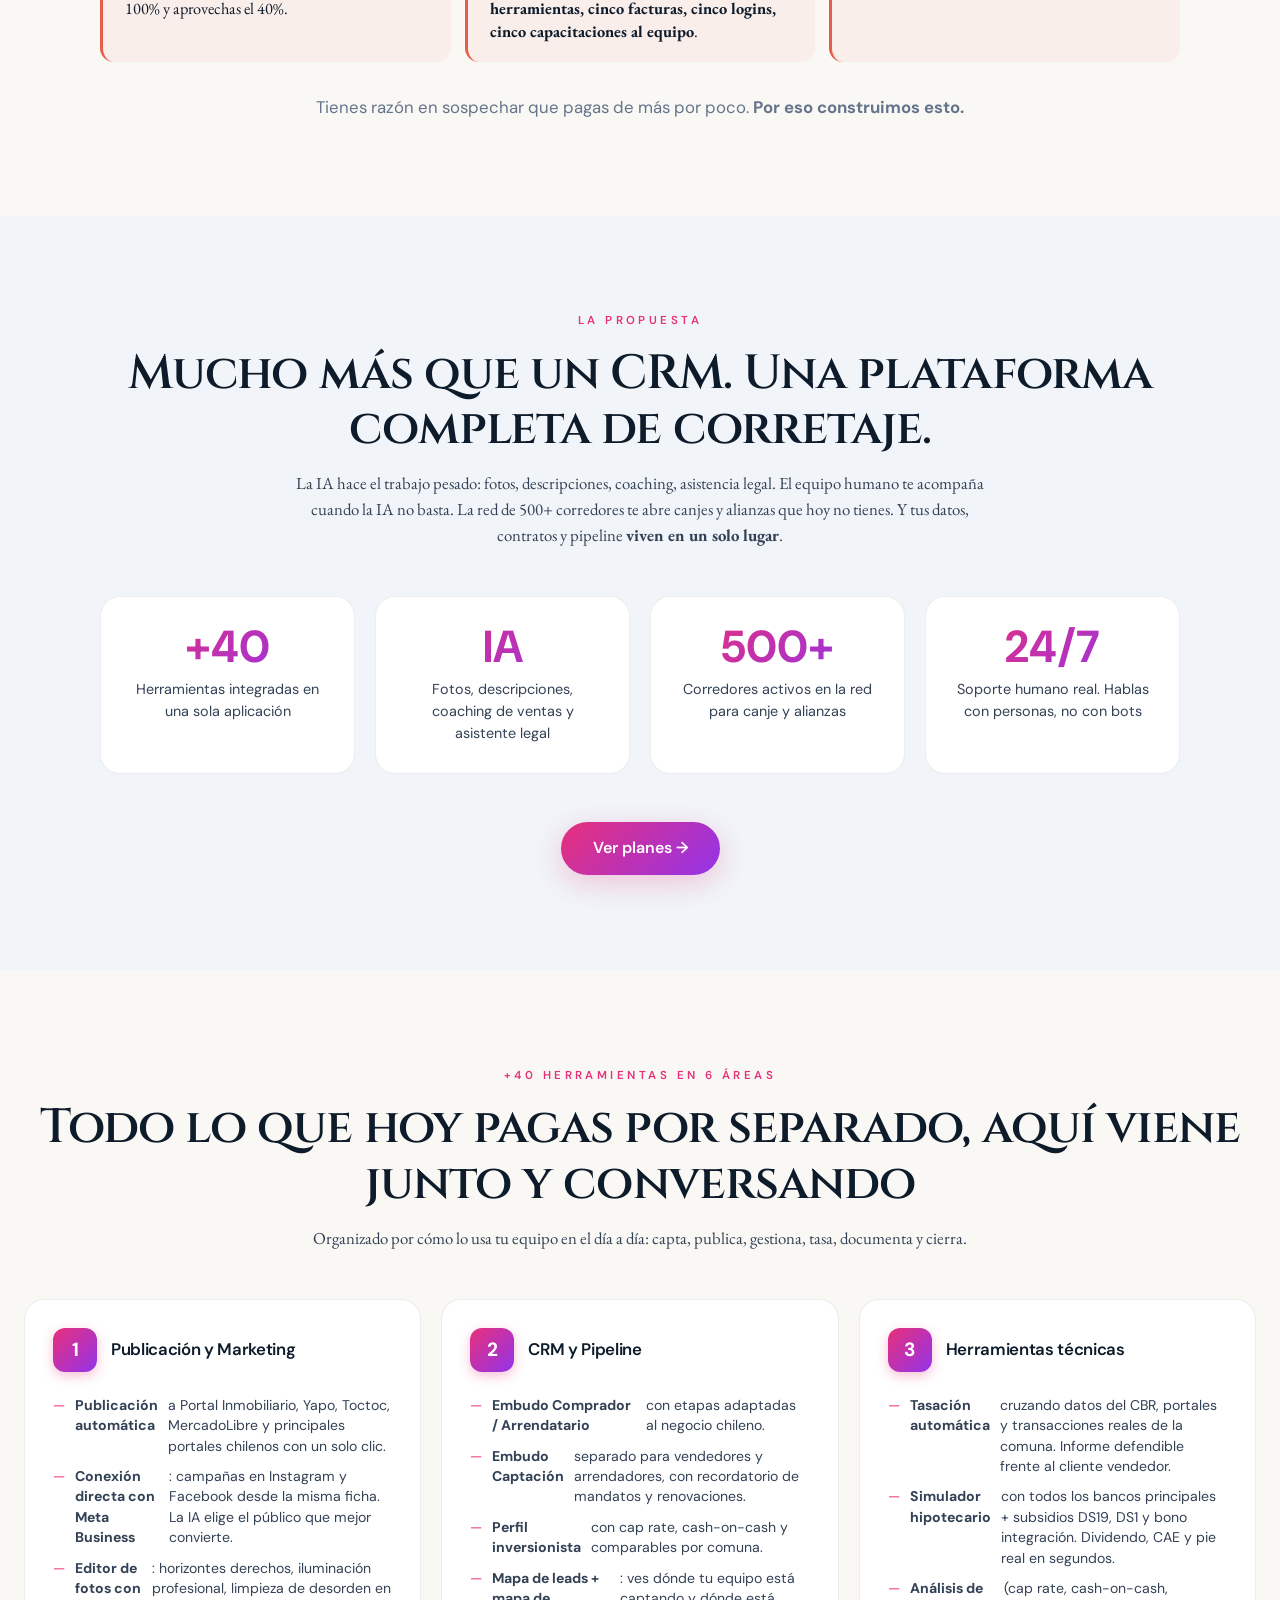
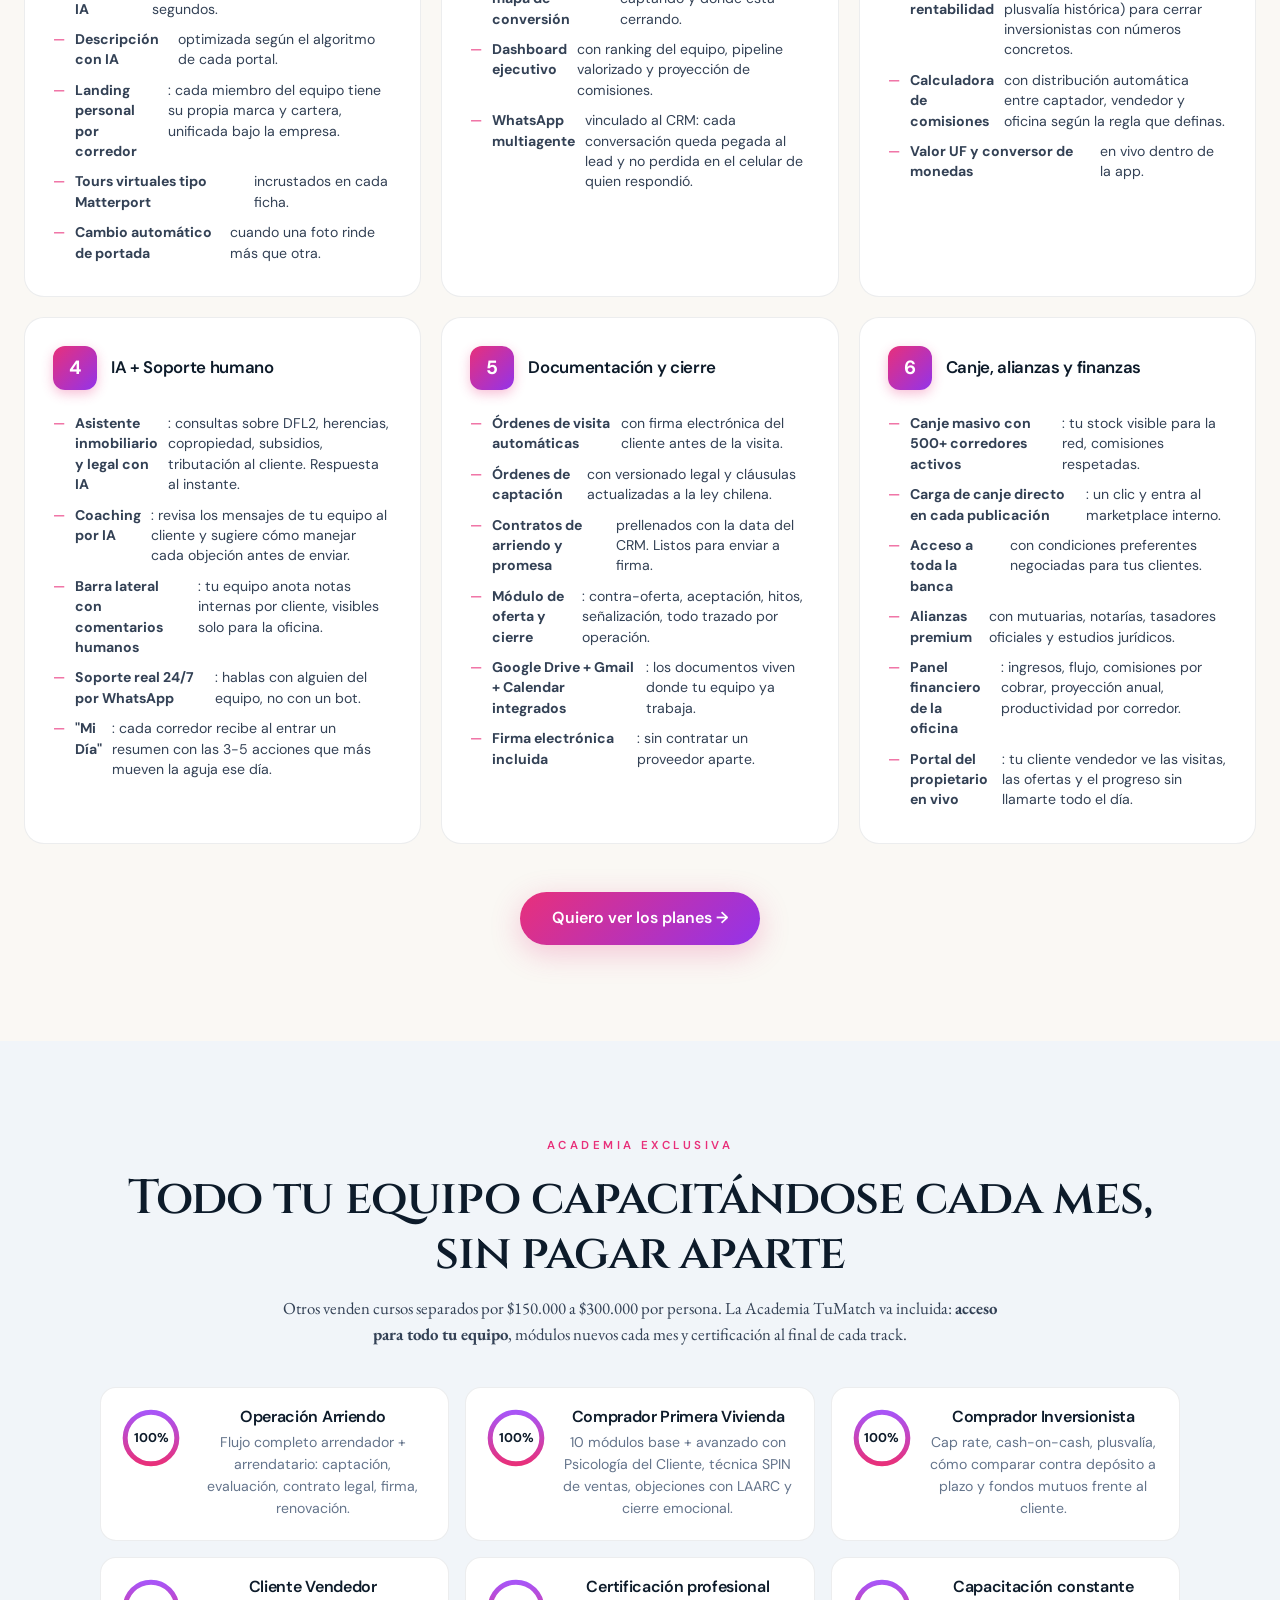
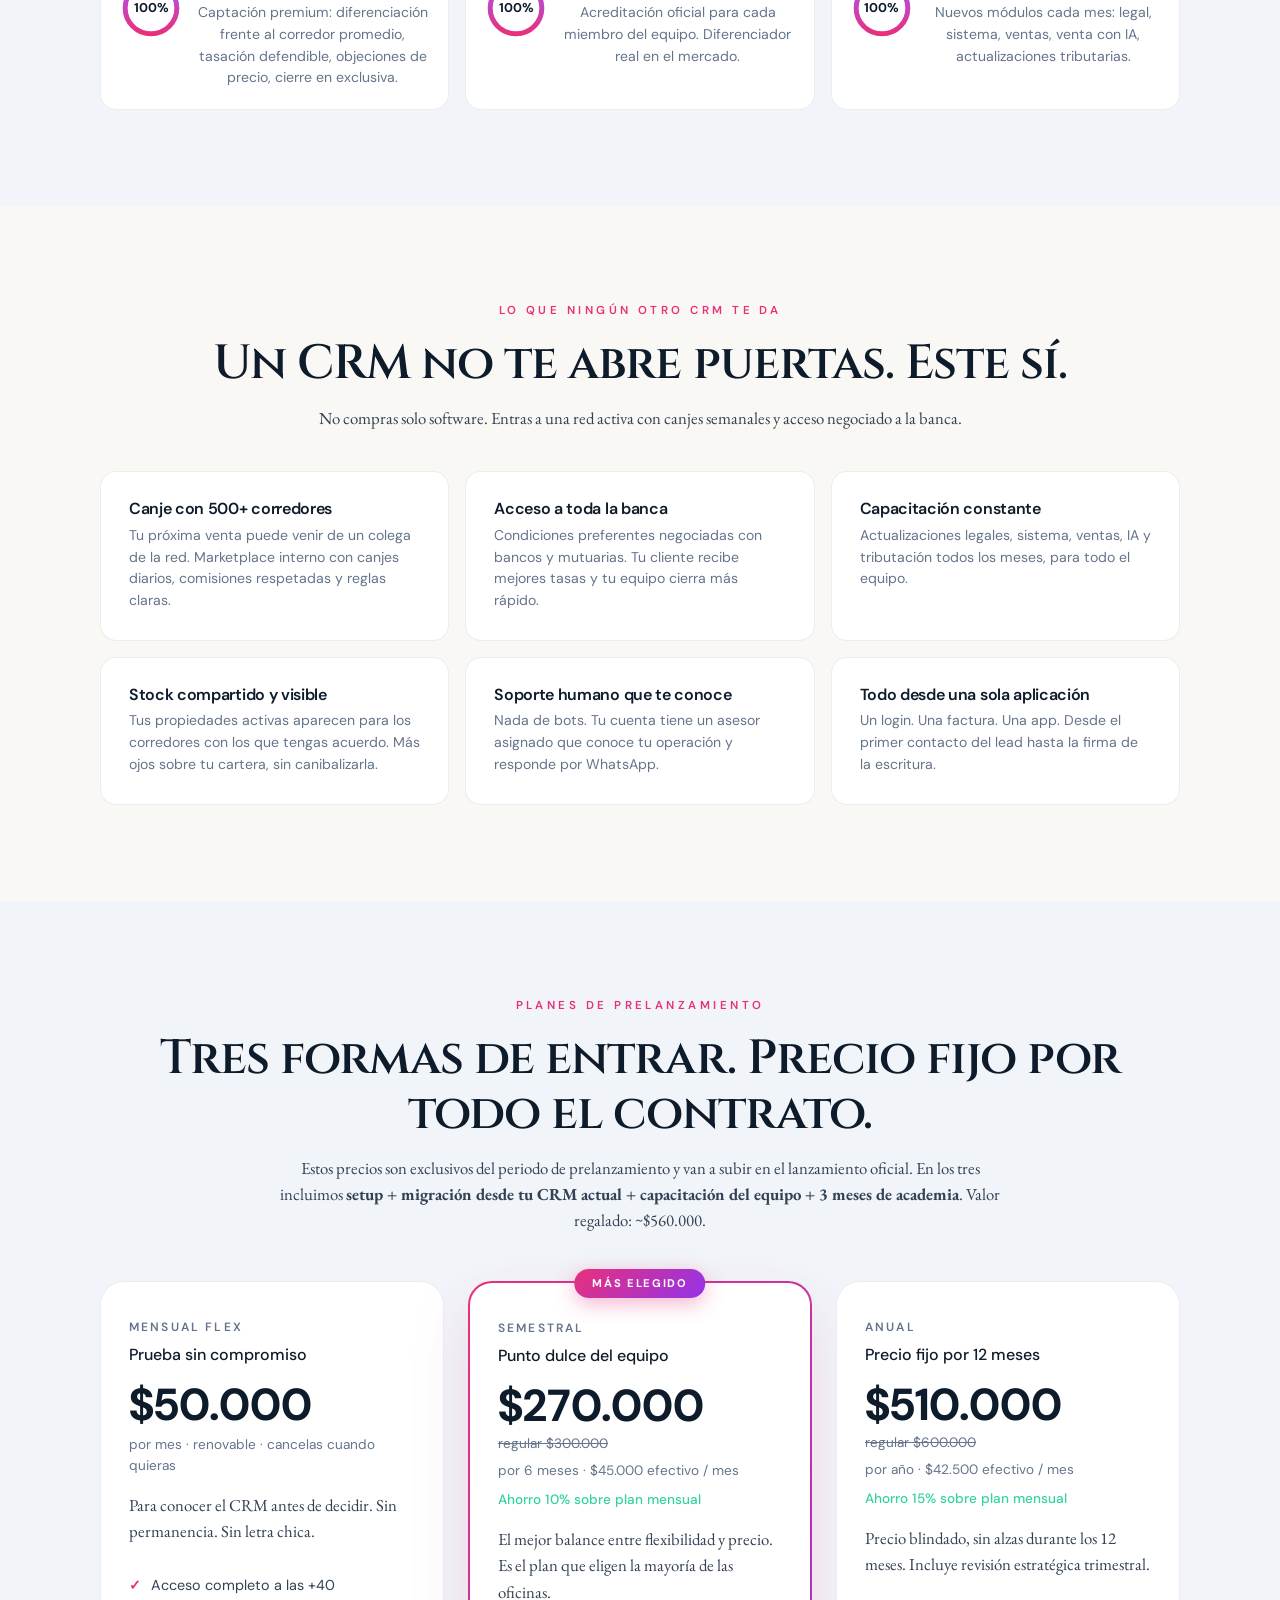
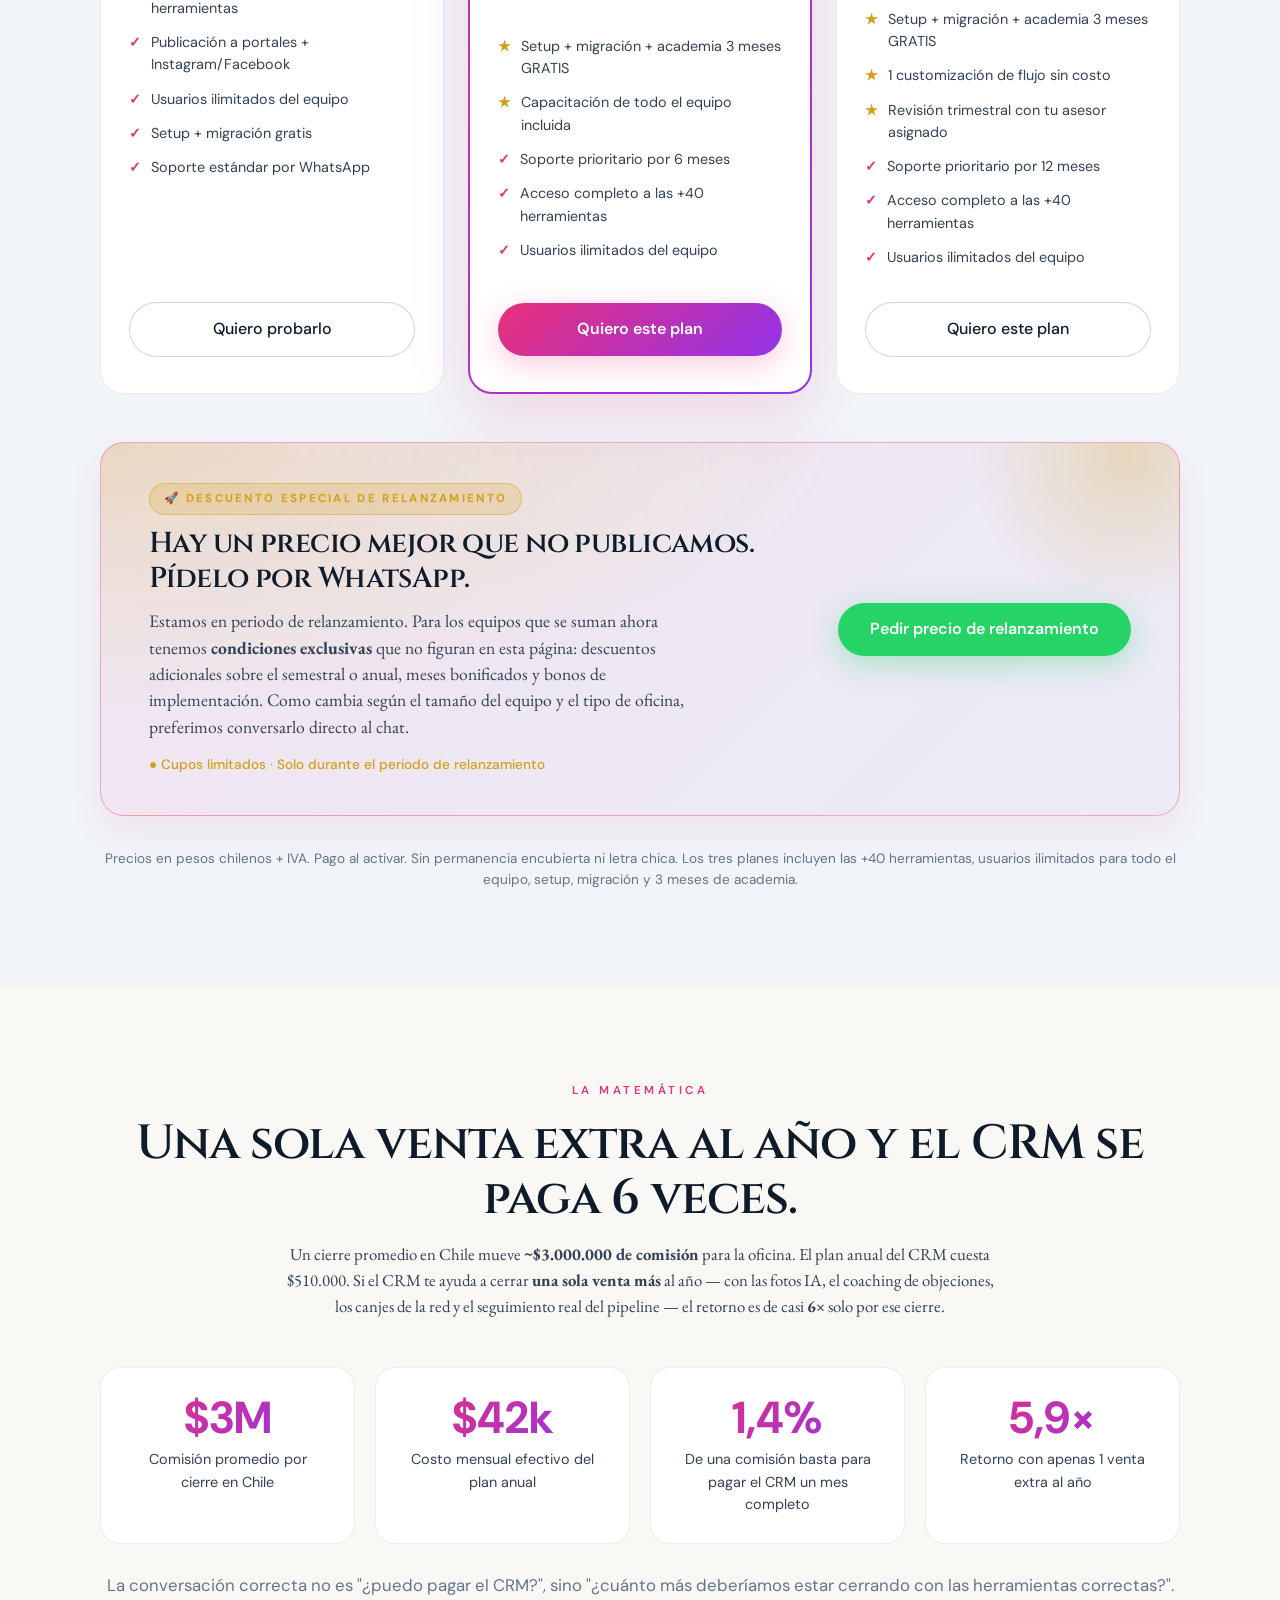
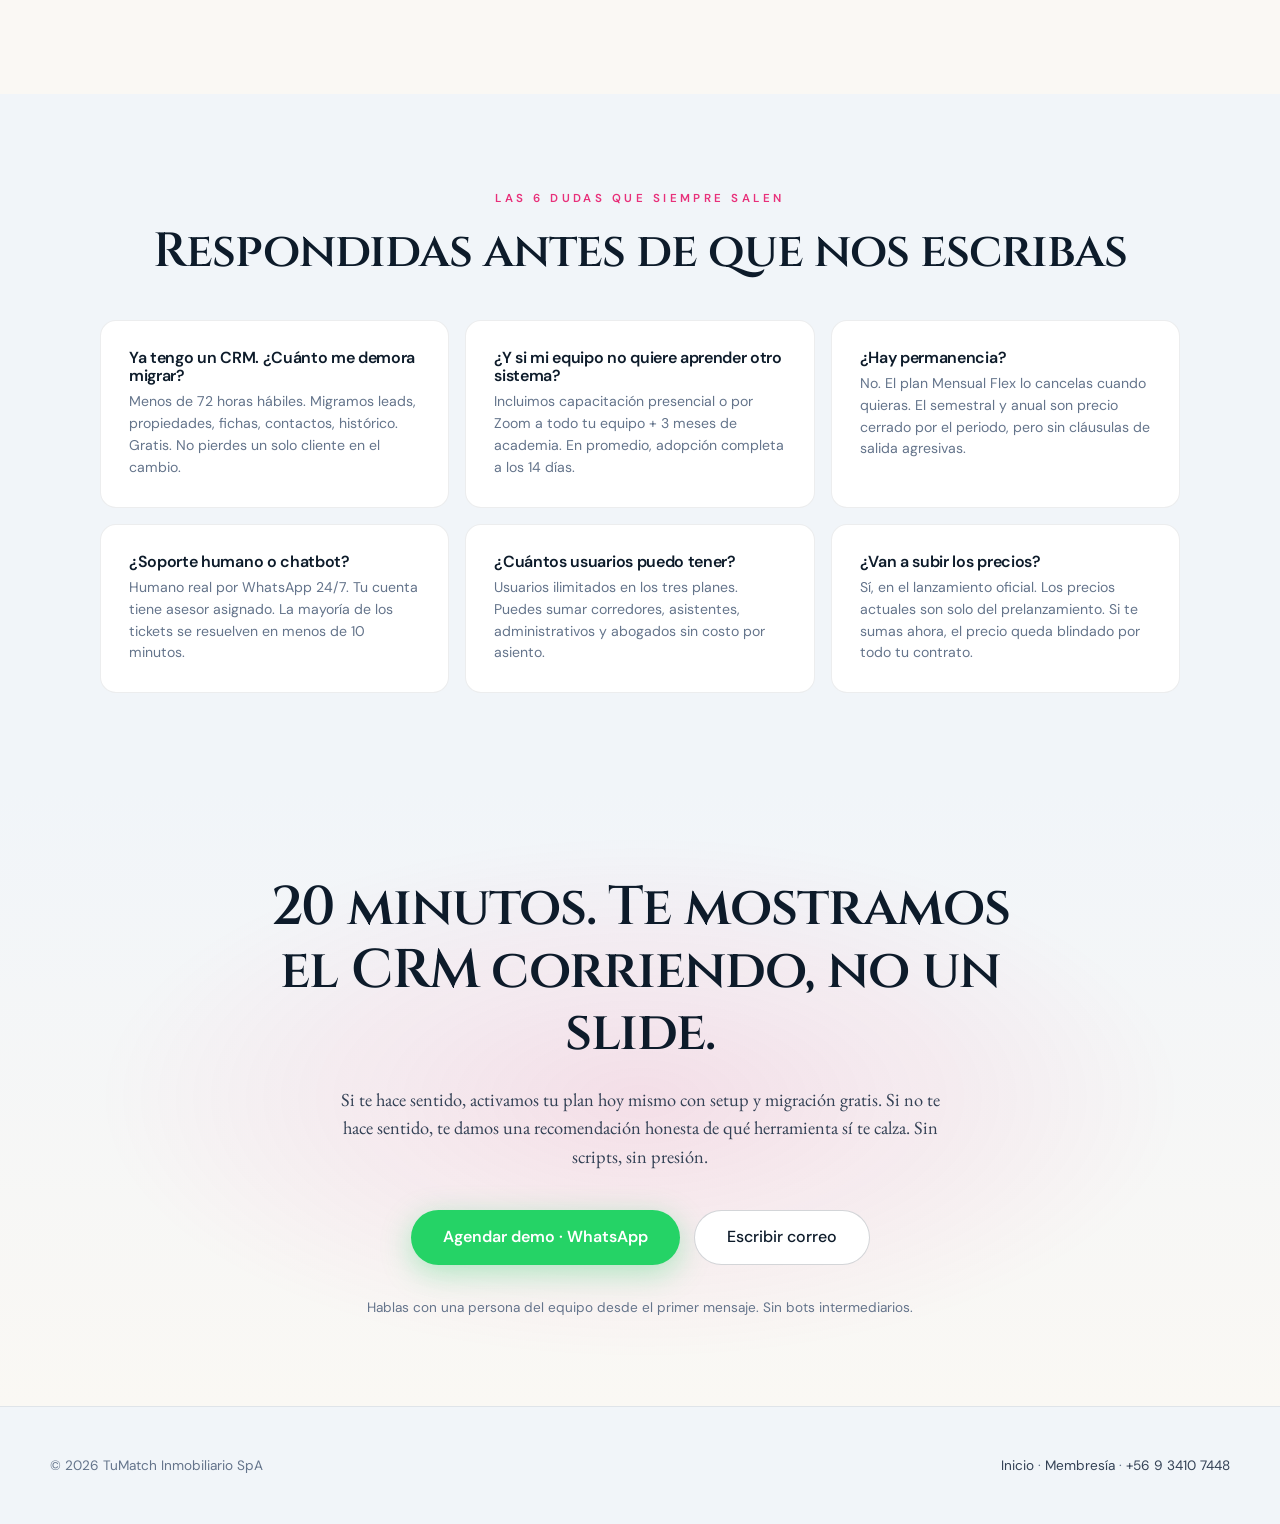
==== commit 64759bb5: "feat(copy): rewrite Membresía + CRM por experto SaaS inmobiliario Membresía (/membresia): - Hero AID" ====
--- a/crm/index.html
+++ b/crm/index.html
@@ -32,7 +32,7 @@
   <link rel="preconnect" href="https://fonts.googleapis.com" />
   <link rel="preconnect" href="https://fonts.gstatic.com" crossorigin />
   <link href="https://fonts.googleapis.com/css2?family=Cinzel:wght@500;600;700&family=EB+Garamond:wght@400;500&family=DM+Sans:wght@400;500;600;700&display=swap" rel="stylesheet" />
-  <link rel="stylesheet" href="/styles.css?v=2" />
+  <link rel="stylesheet" href="/styles.css" />
 
   <script>
     // Theme bootstrap — evita FOUC
@@ -122,11 +122,13 @@
     <section class="hero">
       <div class="section-narrow">
         <div class="hero-badge"><span class="dot" aria-hidden="true"></span>Prelanzamiento · Cupos con precio especial</div>
-        <h1>Todo el corretaje moderno <span class="grad">en una sola app inteligente</span>.</h1>
+        <h1>El CRM inmobiliario que reemplaza <span class="grad">tu CRM, tus portales, tu tasador, tu simulador y tu Meta ads</span>. Todo en una sola app.</h1>
         <p class="lead">
-          Más de <strong>40 herramientas con IA</strong> para que tu empresa de corretaje publique,
-          tase, negocie y cierre desde un solo lugar. Sin pagar por cinco suscripciones que ni se hablan
-          entre ellas.
+          Si diriges una empresa de corretaje con equipo, ya conoces el problema: pagas 4 o 5
+          herramientas que no conversan, entrenas al equipo en cada una por separado y cuando llega un
+          lead caliente, la mitad del tiempo se pierde cambiando de pestaña.
+          <strong>TuMatch une las +40 herramientas que hoy usa tu oficina en una sola plataforma con IA
+          y soporte humano real.</strong>
         </p>
 
         <div id="countdown" class="countdown" aria-live="polite">
@@ -143,27 +145,28 @@
         </div>
 
         <div class="hero-trust">
-          <span>✦ Setup + migración gratis</span>
-          <span>✦ IA + soporte humano</span>
+          <span>✦ Setup + migración + academia 3m GRATIS (valor ~$560.000)</span>
+          <span>✦ IA + soporte humano 24/7</span>
           <span>✦ Sin permanencia encubierta</span>
         </div>
       </div>
     </section>
 
-    <!-- INSIGHT -->
+    <!-- INSIGHT / PAIN -->
     <section class="section">
       <div class="section-narrow">
         <div class="center">
           <div class="section-eyebrow">Hablemos claro</div>
-          <h2 class="section-title">Si ya gestionas una empresa de corretaje, estas tres cosas te suenan</h2>
+          <h2 class="section-title">Si ya diriges una empresa de corretaje, estas tres cosas te suenan demasiado</h2>
+          <p class="section-lead">Las escuchamos cada semana. Son la razón por la que construimos este CRM.</p>
         </div>
         <ul class="pain-list">
-          <li>Tu CRM actual te cobra todos los meses y la mitad de los módulos ni los usas porque están <strong>a medio hacer</strong>.</li>
-          <li>Para tasar abres un sitio distinto. Para simular crédito, otro. Para publicar, otro. Para campañas en Meta, otro. <strong>Cuatro herramientas, cuatro facturas, cuatro logins</strong>.</li>
-          <li>Cuando necesitas soporte real, cae en manos de un chatbot que te da vueltas. <strong>Ya nadie te acompaña</strong> en serio.</li>
+          <li>Tu CRM actual te cobra todos los meses, pero <strong>la mitad de los módulos ni los usan</strong> porque están a medio hacer o son incómodos. Pagas el 100% y aprovechas el 40%.</li>
+          <li>Para tasar abres un sitio. Para simular crédito, otro. Para publicar, otro. Para campañas en Meta, otro. Para firmar, otro. <strong>Cinco herramientas, cinco facturas, cinco logins, cinco capacitaciones al equipo</strong>.</li>
+          <li>Cuando necesitas soporte real, cae en un chatbot que te da vueltas y un ticket sin respuesta en 4 días. <strong>Ya nadie te acompaña en serio</strong>.</li>
         </ul>
-        <p class="note" style="margin-top: 32px; font-size: 1.05rem;">
-          Tienes razón. Estás pagando de más por poco. Por eso construimos esto.
+        <p class="note" style="margin-top: 32px; font-size: 1.05rem; text-align: center;">
+          Tienes razón en sospechar que pagas de más por poco. <strong>Por eso construimos esto.</strong>
         </p>
       </div>
     </section>
@@ -172,16 +175,17 @@
     <section class="section section--alt">
       <div class="section-narrow center">
         <div class="section-eyebrow">La propuesta</div>
-        <h2 class="section-title">Mucho más que un CRM. Una plataforma completa.</h2>
+        <h2 class="section-title">Mucho más que un CRM. Una plataforma completa de corretaje.</h2>
         <p class="section-lead">
-          La inteligencia artificial hace el trabajo pesado. El equipo humano te acompaña.
-          La red de corredores te abre canjes y alianzas que hoy no tienes.
+          La IA hace el trabajo pesado: fotos, descripciones, coaching, asistencia legal. El equipo
+          humano te acompaña cuando la IA no basta. La red de 500+ corredores te abre canjes y alianzas
+          que hoy no tienes. Y tus datos, contratos y pipeline <strong>viven en un solo lugar</strong>.
         </p>
         <div class="stats-grid">
           <div class="stat"><div class="big">+40</div><div class="lbl">Herramientas integradas en una sola aplicación</div></div>
-          <div class="stat"><div class="big">IA</div><div class="lbl">Fotos, descripciones, coaching y asistente legal</div></div>
-          <div class="stat"><div class="big">500+</div><div class="lbl">Corredores activos en la red para canje</div></div>
-          <div class="stat"><div class="big">24/7</div><div class="lbl">Soporte humano. Hablas con personas, no con bots</div></div>
+          <div class="stat"><div class="big">IA</div><div class="lbl">Fotos, descripciones, coaching de ventas y asistente legal</div></div>
+          <div class="stat"><div class="big">500+</div><div class="lbl">Corredores activos en la red para canje y alianzas</div></div>
+          <div class="stat"><div class="big">24/7</div><div class="lbl">Soporte humano real. Hablas con personas, no con bots</div></div>
         </div>
         <div class="section-cta-mid">
           <a href="#planes" class="btn-primary">Ver planes →</a>
@@ -194,8 +198,8 @@
       <div class="section-wide">
         <div class="center">
           <div class="section-eyebrow">+40 herramientas en 6 áreas</div>
-          <h2 class="section-title">Todo lo que hoy pagas por separado, aquí viene junto.</h2>
-          <p class="section-lead">Organizado por cómo lo usa tu equipo en el día a día.</p>
+          <h2 class="section-title">Todo lo que hoy pagas por separado, aquí viene junto y conversando</h2>
+          <p class="section-lead">Organizado por cómo lo usa tu equipo en el día a día: capta, publica, gestiona, tasa, documenta y cierra.</p>
         </div>
 
         <div class="tool-cats">
@@ -205,13 +209,13 @@
               <h3>Publicación y Marketing</h3>
             </div>
             <ul>
-              <li>Publicación automática a los portales inmobiliarios de Chile</li>
-              <li>Conexión con Meta para campañas en Instagram y Facebook</li>
-              <li>Editor de fotos con IA (profesional en segundos)</li>
-              <li>Descripción con IA optimizada por portal</li>
-              <li>Landing personalizada por corredor</li>
-              <li>Tours virtuales tipo Matterport</li>
-              <li>Cambio automático de portada</li>
+              <li><strong>Publicación automática</strong> a Portal Inmobiliario, Yapo, Toctoc, MercadoLibre y principales portales chilenos con un solo clic.</li>
+              <li><strong>Conexión directa con Meta Business</strong>: campañas en Instagram y Facebook desde la misma ficha. La IA elige el público que mejor convierte.</li>
+              <li><strong>Editor de fotos con IA</strong>: horizontes derechos, iluminación profesional, limpieza de desorden en segundos.</li>
+              <li><strong>Descripción con IA</strong> optimizada según el algoritmo de cada portal.</li>
+              <li><strong>Landing personal por corredor</strong>: cada miembro del equipo tiene su propia marca y cartera, unificada bajo la empresa.</li>
+              <li><strong>Tours virtuales tipo Matterport</strong> incrustados en cada ficha.</li>
+              <li><strong>Cambio automático de portada</strong> cuando una foto rinde más que otra.</li>
             </ul>
           </div>
 
@@ -221,12 +225,12 @@
               <h3>CRM y Pipeline</h3>
             </div>
             <ul>
-              <li>Embudo Comprador / Arrendatario</li>
-              <li>Embudo Captación (Vendedor / Arrendador)</li>
-              <li>Perfil inversionista con cap rate y comparables</li>
-              <li>Mapa de leads + mapa de conversión</li>
-              <li>Dashboard ejecutivo con ranking del equipo</li>
-              <li>WhatsApp multiagente vinculado al CRM</li>
+              <li><strong>Embudo Comprador / Arrendatario</strong> con etapas adaptadas al negocio chileno.</li>
+              <li><strong>Embudo Captación</strong> separado para vendedores y arrendadores, con recordatorio de mandatos y renovaciones.</li>
+              <li><strong>Perfil inversionista</strong> con cap rate, cash-on-cash y comparables por comuna.</li>
+              <li><strong>Mapa de leads + mapa de conversión</strong>: ves dónde tu equipo está captando y dónde está cerrando.</li>
+              <li><strong>Dashboard ejecutivo</strong> con ranking del equipo, pipeline valorizado y proyección de comisiones.</li>
+              <li><strong>WhatsApp multiagente</strong> vinculado al CRM: cada conversación queda pegada al lead y no perdida en el celular de quien respondió.</li>
             </ul>
           </div>
 
@@ -236,11 +240,11 @@
               <h3>Herramientas técnicas</h3>
             </div>
             <ul>
-              <li>Tasación y estimación de precio automática</li>
-              <li>Simulador hipotecario con subsidio</li>
-              <li>Análisis de rentabilidad (cap rate, cash-on-cash, plusvalía)</li>
-              <li>Calculadora de comisiones con distribución automática</li>
-              <li>Valor UF y conversor de moneda en vivo</li>
+              <li><strong>Tasación automática</strong> cruzando datos del CBR, portales y transacciones reales de la comuna. Informe defendible frente al cliente vendedor.</li>
+              <li><strong>Simulador hipotecario</strong> con todos los bancos principales + subsidios DS19, DS1 y bono integración. Dividendo, CAE y pie real en segundos.</li>
+              <li><strong>Análisis de rentabilidad</strong> (cap rate, cash-on-cash, plusvalía histórica) para cerrar inversionistas con números concretos.</li>
+              <li><strong>Calculadora de comisiones</strong> con distribución automática entre captador, vendedor y oficina según la regla que definas.</li>
+              <li><strong>Valor UF y conversor de monedas</strong> en vivo dentro de la app.</li>
             </ul>
           </div>
 
@@ -250,11 +254,11 @@
               <h3>IA + Soporte humano</h3>
             </div>
             <ul>
-              <li>Asistente inmobiliario y legal con IA</li>
-              <li>Coaching por IA en cada interacción con cliente</li>
-              <li>Barra lateral con comentarios humanos del equipo</li>
-              <li>Soporte real 24/7 por WhatsApp</li>
-              <li>Mi Día: resumen inteligente diario con prioridades</li>
+              <li><strong>Asistente inmobiliario y legal con IA</strong>: consultas sobre DFL2, herencias, copropiedad, subsidios, tributación al cliente. Respuesta al instante.</li>
+              <li><strong>Coaching por IA</strong>: revisa los mensajes de tu equipo al cliente y sugiere cómo manejar cada objeción antes de enviar.</li>
+              <li><strong>Barra lateral con comentarios humanos</strong>: tu equipo anota notas internas por cliente, visibles solo para la oficina.</li>
+              <li><strong>Soporte real 24/7 por WhatsApp</strong>: hablas con alguien del equipo, no con un bot.</li>
+              <li><strong>"Mi Día"</strong>: cada corredor recibe al entrar un resumen con las 3-5 acciones que más mueven la aguja ese día.</li>
             </ul>
           </div>
 
@@ -264,12 +268,12 @@
               <h3>Documentación y cierre</h3>
             </div>
             <ul>
-              <li>Órdenes de visita automáticas con firma</li>
-              <li>Órdenes de captación con versionado legal</li>
-              <li>Contratos de arriendo y promesa</li>
-              <li>Módulo de oferta y cierre de negocio</li>
-              <li>Google Drive + Gmail + Calendar integrados</li>
-              <li>Firma electrónica incluida</li>
+              <li><strong>Órdenes de visita automáticas</strong> con firma electrónica del cliente antes de la visita.</li>
+              <li><strong>Órdenes de captación</strong> con versionado legal y cláusulas actualizadas a la ley chilena.</li>
+              <li><strong>Contratos de arriendo y promesa</strong> prellenados con la data del CRM. Listos para enviar a firma.</li>
+              <li><strong>Módulo de oferta y cierre</strong>: contra-oferta, aceptación, hitos, señalización, todo trazado por operación.</li>
+              <li><strong>Google Drive + Gmail + Calendar integrados</strong>: los documentos viven donde tu equipo ya trabaja.</li>
+              <li><strong>Firma electrónica incluida</strong>: sin contratar un proveedor aparte.</li>
             </ul>
           </div>
 
@@ -279,12 +283,12 @@
               <h3>Canje, alianzas y finanzas</h3>
             </div>
             <ul>
-              <li>Canje masivo con 500+ corredores activos</li>
-              <li>Carga de canje directo en cada publicación</li>
-              <li>Acceso a toda la banca: condiciones preferentes</li>
-              <li>Alianzas premium con mutuarias y proveedores</li>
-              <li>Panel financiero de la oficina</li>
-              <li>Portal del propietario en vivo</li>
+              <li><strong>Canje masivo con 500+ corredores activos</strong>: tu stock visible para la red, comisiones respetadas.</li>
+              <li><strong>Carga de canje directo en cada publicación</strong>: un clic y entra al marketplace interno.</li>
+              <li><strong>Acceso a toda la banca</strong> con condiciones preferentes negociadas para tus clientes.</li>
+              <li><strong>Alianzas premium</strong> con mutuarias, notarías, tasadores oficiales y estudios jurídicos.</li>
+              <li><strong>Panel financiero de la oficina</strong>: ingresos, flujo, comisiones por cobrar, proyección anual, productividad por corredor.</li>
+              <li><strong>Portal del propietario en vivo</strong>: tu cliente vendedor ve las visitas, las ofertas y el progreso sin llamarte todo el día.</li>
             </ul>
           </div>
         </div>
@@ -299,19 +303,20 @@
     <section class="section section--alt">
       <div class="section-narrow center">
         <div class="section-eyebrow">Academia exclusiva</div>
-        <h2 class="section-title">Toda tu gente capacitándose constantemente, sin pagar aparte.</h2>
+        <h2 class="section-title">Todo tu equipo capacitándose cada mes, sin pagar aparte</h2>
         <p class="section-lead">
-          Mientras otros cobran cursos por separado, la Academia TuMatch viene dentro. Acceso para
-          todo tu equipo. Nuevos módulos cada mes.
+          Otros venden cursos separados por $150.000 a $300.000 por persona. La Academia TuMatch va
+          incluida: <strong>acceso para todo tu equipo</strong>, módulos nuevos cada mes y certificación
+          al final de cada track.
         </p>
 
         <div class="features-grid" style="margin-top: 40px;">
-          <div class="feature"><div class="ring" data-ring="100"></div><div class="feature-body"><h3>Operación Arriendo</h3><p>Sub-talleres Arrendador y Arrendatario. Flujo completo.</p></div></div>
-          <div class="feature"><div class="ring" data-ring="100"></div><div class="feature-body"><h3>Comprador Primera Vivienda</h3><p>10 módulos + avanzado con Psicología del Cliente, SPIN, LAARC.</p></div></div>
-          <div class="feature"><div class="ring" data-ring="100"></div><div class="feature-body"><h3>Comprador Inversionista</h3><p>Cap rate, cash-on-cash, plusvalía, comparación vs. depósito a plazo.</p></div></div>
-          <div class="feature"><div class="ring" data-ring="100"></div><div class="feature-body"><h3>Cliente Vendedor</h3><p>Captación premium, tasación, manejo de objeciones, cierre.</p></div></div>
-          <div class="feature"><div class="ring" data-ring="100"></div><div class="feature-body"><h3>Certificación profesional</h3><p>Acredita a tu equipo. Diferenciador en el mercado.</p></div></div>
-          <div class="feature"><div class="ring" data-ring="100"></div><div class="feature-body"><h3>Capacitación constante</h3><p>Módulos mensuales legal, sistema, ventas e IA.</p></div></div>
+          <div class="feature"><div class="ring" data-ring="100"></div><div class="feature-body"><h3>Operación Arriendo</h3><p>Flujo completo arrendador + arrendatario: captación, evaluación, contrato legal, firma, renovación.</p></div></div>
+          <div class="feature"><div class="ring" data-ring="100"></div><div class="feature-body"><h3>Comprador Primera Vivienda</h3><p>10 módulos base + avanzado con Psicología del Cliente, técnica SPIN de ventas, objeciones con LAARC y cierre emocional.</p></div></div>
+          <div class="feature"><div class="ring" data-ring="100"></div><div class="feature-body"><h3>Comprador Inversionista</h3><p>Cap rate, cash-on-cash, plusvalía, cómo comparar contra depósito a plazo y fondos mutuos frente al cliente.</p></div></div>
+          <div class="feature"><div class="ring" data-ring="100"></div><div class="feature-body"><h3>Cliente Vendedor</h3><p>Captación premium: diferenciación frente al corredor promedio, tasación defendible, objeciones de precio, cierre en exclusiva.</p></div></div>
+          <div class="feature"><div class="ring" data-ring="100"></div><div class="feature-body"><h3>Certificación profesional</h3><p>Acreditación oficial para cada miembro del equipo. Diferenciador real en el mercado.</p></div></div>
+          <div class="feature"><div class="ring" data-ring="100"></div><div class="feature-body"><h3>Capacitación constante</h3><p>Nuevos módulos cada mes: legal, sistema, ventas, venta con IA, actualizaciones tributarias.</p></div></div>
         </div>
       </div>
     </section>
@@ -322,15 +327,16 @@
         <div class="center">
           <div class="section-eyebrow">Lo que ningún otro CRM te da</div>
           <h2 class="section-title">Un CRM no te abre puertas. Este sí.</h2>
+          <p class="section-lead">No compras solo software. Entras a una red activa con canjes semanales y acceso negociado a la banca.</p>
         </div>
 
         <div class="features-grid" style="margin-top: 40px;">
-          <div class="feature feature--lg"><div class="feature-body"><h3>Canje con 500+ corredores</h3><p>Tu próxima venta puede venir de un colega de la red. Marketplace interno con alianzas activas todos los días.</p></div></div>
-          <div class="feature feature--lg"><div class="feature-body"><h3>Acceso a toda la banca</h3><p>Condiciones preferentes con bancos y mutuarias. Tu cliente recibe mejores tasas y tú cierras más rápido.</p></div></div>
-          <div class="feature feature--lg"><div class="feature-body"><h3>Capacitación constante</h3><p>Actualizaciones legales, sistema, ventas e IA todos los meses.</p></div></div>
-          <div class="feature feature--lg"><div class="feature-body"><h3>Posibilidad real de canje</h3><p>Tus propiedades visibles para corredores activos. Stock compartido, comisiones respetadas.</p></div></div>
-          <div class="feature feature--lg"><div class="feature-body"><h3>Soporte humano que te conoce</h3><p>Nada de bots. Atención directa con alguien del equipo que conoce tu cuenta.</p></div></div>
-          <div class="feature feature--lg"><div class="feature-body"><h3>Todo desde una sola aplicación</h3><p>Un login. Una factura. Una app. Desde el primer contacto hasta la escritura.</p></div></div>
+          <div class="feature feature--lg"><div class="feature-body"><h3>Canje con 500+ corredores</h3><p>Tu próxima venta puede venir de un colega de la red. Marketplace interno con canjes diarios, comisiones respetadas y reglas claras.</p></div></div>
+          <div class="feature feature--lg"><div class="feature-body"><h3>Acceso a toda la banca</h3><p>Condiciones preferentes negociadas con bancos y mutuarias. Tu cliente recibe mejores tasas y tu equipo cierra más rápido.</p></div></div>
+          <div class="feature feature--lg"><div class="feature-body"><h3>Capacitación constante</h3><p>Actualizaciones legales, sistema, ventas, IA y tributación todos los meses, para todo el equipo.</p></div></div>
+          <div class="feature feature--lg"><div class="feature-body"><h3>Stock compartido y visible</h3><p>Tus propiedades activas aparecen para los corredores con los que tengas acuerdo. Más ojos sobre tu cartera, sin canibalizarla.</p></div></div>
+          <div class="feature feature--lg"><div class="feature-body"><h3>Soporte humano que te conoce</h3><p>Nada de bots. Tu cuenta tiene un asesor asignado que conoce tu operación y responde por WhatsApp.</p></div></div>
+          <div class="feature feature--lg"><div class="feature-body"><h3>Todo desde una sola aplicación</h3><p>Un login. Una factura. Una app. Desde el primer contacto del lead hasta la firma de la escritura.</p></div></div>
         </div>
       </div>
     </section>
@@ -342,8 +348,9 @@
           <div class="section-eyebrow">Planes de prelanzamiento</div>
           <h2 class="section-title">Tres formas de entrar. Precio fijo por todo el contrato.</h2>
           <p class="section-lead">
-            Estos precios son exclusivos del periodo de prelanzamiento. El setup, la migración y la
-            capacitación del equipo van gratis en cualquiera de los tres.
+            Estos precios son exclusivos del periodo de prelanzamiento y van a subir en el lanzamiento oficial.
+            En los tres incluimos <strong>setup + migración desde tu CRM actual + capacitación del equipo + 3 meses
+            de academia</strong>. Valor regalado: ~$560.000.
           </p>
         </div>
 
@@ -352,14 +359,14 @@
             <div class="plan-period">Mensual Flex</div>
             <div class="plan-headline">Prueba sin compromiso</div>
             <div class="plan-price">$50.000</div>
-            <div class="plan-equiv">por mes · renovable</div>
-            <p class="plan-sub">Para conocer el CRM antes de decidir. Cancela cuando quieras.</p>
+            <div class="plan-equiv">por mes · renovable · cancelas cuando quieras</div>
+            <p class="plan-sub">Para conocer el CRM antes de decidir. Sin permanencia. Sin letra chica.</p>
             <ul class="plan-list">
-              <li>Acceso a las +40 herramientas</li>
-              <li>Publicación a portales e Instagram/Facebook</li>
+              <li>Acceso completo a las +40 herramientas</li>
+              <li>Publicación a portales + Instagram/Facebook</li>
               <li>Usuarios ilimitados del equipo</li>
-              <li>Setup y migración gratis</li>
-              <li>Soporte estándar</li>
+              <li>Setup + migración gratis</li>
+              <li>Soporte estándar por WhatsApp</li>
             </ul>
             <a href="https://wa.me/56934107448?text=Hola%2C%20quiero%20el%20plan%20Mensual%20Flex%20del%20CRM%20TuMatch" target="_blank" rel="noopener noreferrer" class="btn-ghost">Quiero probarlo</a>
           </div>
@@ -372,13 +379,13 @@
             <div class="plan-anchor">regular $300.000</div>
             <div class="plan-equiv">por 6 meses · $45.000 efectivo / mes</div>
             <div class="plan-savings">Ahorro 10% sobre plan mensual</div>
-            <p class="plan-sub">Compromiso moderado con el mejor balance entre flexibilidad y precio.</p>
+            <p class="plan-sub">El mejor balance entre flexibilidad y precio. Es el plan que eligen la mayoría de las oficinas.</p>
             <ul class="plan-list">
-              <li class="extra">Setup + migración + academia gratis</li>
-              <li class="extra">Capacitación del equipo incluida</li>
-              <li>Soporte prioritario 6 meses</li>
-              <li>Acceso a las +40 herramientas</li>
-              <li>Usuarios ilimitados</li>
+              <li class="extra">Setup + migración + academia 3 meses GRATIS</li>
+              <li class="extra">Capacitación de todo el equipo incluida</li>
+              <li>Soporte prioritario por 6 meses</li>
+              <li>Acceso completo a las +40 herramientas</li>
+              <li>Usuarios ilimitados del equipo</li>
             </ul>
             <a href="https://wa.me/56934107448?text=Hola%2C%20quiero%20el%20plan%20Semestral%20del%20CRM%20TuMatch" target="_blank" rel="noopener noreferrer" class="btn-primary">Quiero este plan</a>
           </div>
@@ -390,14 +397,14 @@
             <div class="plan-anchor">regular $600.000</div>
             <div class="plan-equiv">por año · $42.500 efectivo / mes</div>
             <div class="plan-savings">Ahorro 15% sobre plan mensual</div>
-            <p class="plan-sub">Máxima tranquilidad. Precio blindado, sin alzas durante el año.</p>
+            <p class="plan-sub">Precio blindado, sin alzas durante los 12 meses. Incluye revisión estratégica trimestral.</p>
             <ul class="plan-list">
-              <li class="extra">Setup + migración + academia gratis</li>
+              <li class="extra">Setup + migración + academia 3 meses GRATIS</li>
               <li class="extra">1 customización de flujo sin costo</li>
-              <li class="extra">Revisión trimestral con tu asesor</li>
-              <li>Soporte prioritario los 12 meses</li>
-              <li>Acceso a las +40 herramientas</li>
-              <li>Usuarios ilimitados</li>
+              <li class="extra">Revisión trimestral con tu asesor asignado</li>
+              <li>Soporte prioritario por 12 meses</li>
+              <li>Acceso completo a las +40 herramientas</li>
+              <li>Usuarios ilimitados del equipo</li>
             </ul>
             <a href="https://wa.me/56934107448?text=Hola%2C%20quiero%20el%20plan%20Anual%20del%20CRM%20TuMatch" target="_blank" rel="noopener noreferrer" class="btn-ghost">Quiero este plan</a>
           </div>
@@ -407,12 +414,12 @@
         <div class="relaunch-banner" id="relanzamiento">
           <div>
             <span class="relaunch-badge">🚀 Descuento especial de relanzamiento</span>
-            <h3>Hay un precio mejor que no publicamos. Pregúntalo por WhatsApp.</h3>
+            <h3>Hay un precio mejor que no publicamos. Pídelo por WhatsApp.</h3>
             <p>
               Estamos en periodo de relanzamiento. Para los equipos que se suman ahora tenemos
-              <strong>condiciones exclusivas</strong> que no aparecen en esta página: descuentos
-              adicionales, meses bonificados y bonos de implementación. Cambia según tu caso, por
-              eso lo compartimos directo al chat.
+              <strong>condiciones exclusivas</strong> que no figuran en esta página: descuentos adicionales
+              sobre el semestral o anual, meses bonificados y bonos de implementación. Como cambia según el
+              tamaño del equipo y el tipo de oficina, preferimos conversarlo directo al chat.
             </p>
             <div class="relaunch-note">● Cupos limitados · Solo durante el periodo de relanzamiento</div>
           </div>
@@ -426,7 +433,7 @@
           </a>
         </div>
 
-        <p class="note" style="margin-top: 32px;">Precios en pesos chilenos + IVA. Pago al activar. Sin permanencia encubierta ni letra chica.</p>
+        <p class="note" style="margin-top: 32px;">Precios en pesos chilenos + IVA. Pago al activar. Sin permanencia encubierta ni letra chica. Los tres planes incluyen las +40 herramientas, usuarios ilimitados para todo el equipo, setup, migración y 3 meses de academia.</p>
       </div>
     </section>
 
@@ -434,27 +441,48 @@
     <section class="section">
       <div class="section-narrow center">
         <div class="section-eyebrow">La matemática</div>
-        <h2 class="section-title">Una sola venta extra y el CRM se paga solo.</h2>
+        <h2 class="section-title">Una sola venta extra al año y el CRM se paga 6 veces.</h2>
         <p class="section-lead">
-          Un cierre promedio en Chile mueve <strong>~$3.000.000 de comisión</strong>. El plan anual
-          del CRM cuesta $510.000. Si el CRM te ayuda a cerrar <strong>una sola venta más</strong> al
-          año, el retorno es casi <strong>6×</strong>.
+          Un cierre promedio en Chile mueve <strong>~$3.000.000 de comisión</strong> para la oficina. El plan
+          anual del CRM cuesta $510.000. Si el CRM te ayuda a cerrar <strong>una sola venta más</strong> al
+          año — con las fotos IA, el coaching de objeciones, los canjes de la red y el seguimiento real del
+          pipeline — el retorno es de casi <strong>6×</strong> solo por ese cierre.
         </p>
         <div class="stats-grid">
           <div class="stat"><div class="big">$3M</div><div class="lbl">Comisión promedio por cierre en Chile</div></div>
           <div class="stat"><div class="big">$42k</div><div class="lbl">Costo mensual efectivo del plan anual</div></div>
-          <div class="stat"><div class="big">1,4%</div><div class="lbl">De una comisión pagas el CRM un mes completo</div></div>
-          <div class="stat"><div class="big">5,9×</div><div class="lbl">Retorno con solo 1 venta extra al año</div></div>
-        </div>
-      </div>
-    </section>
-
-    <!-- CTA -->
+          <div class="stat"><div class="big">1,4%</div><div class="lbl">De una comisión basta para pagar el CRM un mes completo</div></div>
+          <div class="stat"><div class="big">5,9×</div><div class="lbl">Retorno con apenas 1 venta extra al año</div></div>
+        </div>
+        <p class="note" style="margin-top: 28px; font-size: 1.05rem;">La conversación correcta no es "¿puedo pagar el CRM?", sino "¿cuánto más deberíamos estar cerrando con las herramientas correctas?".</p>
+      </div>
+    </section>
+
+    <!-- OBJECIONES -->
+    <section class="section section--alt">
+      <div class="section-narrow">
+        <div class="center">
+          <div class="section-eyebrow">Las 6 dudas que siempre salen</div>
+          <h2 class="section-title">Respondidas antes de que nos escribas</h2>
+        </div>
+
+        <div class="features-grid" style="margin-top: 40px;">
+          <div class="feature" style="padding: 28px;"><div class="feature-body"><h3>Ya tengo un CRM. ¿Cuánto me demora migrar?</h3><p>Menos de 72 horas hábiles. Migramos leads, propiedades, fichas, contactos, histórico. Gratis. No pierdes un solo cliente en el cambio.</p></div></div>
+          <div class="feature" style="padding: 28px;"><div class="feature-body"><h3>¿Y si mi equipo no quiere aprender otro sistema?</h3><p>Incluimos capacitación presencial o por Zoom a todo tu equipo + 3 meses de academia. En promedio, adopción completa a los 14 días.</p></div></div>
+          <div class="feature" style="padding: 28px;"><div class="feature-body"><h3>¿Hay permanencia?</h3><p>No. El plan Mensual Flex lo cancelas cuando quieras. El semestral y anual son precio cerrado por el periodo, pero sin cláusulas de salida agresivas.</p></div></div>
+          <div class="feature" style="padding: 28px;"><div class="feature-body"><h3>¿Soporte humano o chatbot?</h3><p>Humano real por WhatsApp 24/7. Tu cuenta tiene asesor asignado. La mayoría de los tickets se resuelven en menos de 10 minutos.</p></div></div>
+          <div class="feature" style="padding: 28px;"><div class="feature-body"><h3>¿Cuántos usuarios puedo tener?</h3><p>Usuarios ilimitados en los tres planes. Puedes sumar corredores, asistentes, administrativos y abogados sin costo por asiento.</p></div></div>
+          <div class="feature" style="padding: 28px;"><div class="feature-body"><h3>¿Van a subir los precios?</h3><p>Sí, en el lanzamiento oficial. Los precios actuales son solo del prelanzamiento. Si te sumas ahora, el precio queda blindado por todo tu contrato.</p></div></div>
+        </div>
+      </div>
+    </section>
+
+    <!-- CTA FINAL -->
     <section class="cta-block">
       <h2>20 minutos. Te mostramos el CRM corriendo, no un slide.</h2>
-      <p>Si te hace sentido, activamos tu plan hoy mismo con setup gratis. Si no te hace sentido, te damos una recomendación honesta.</p>
+      <p>Si te hace sentido, activamos tu plan hoy mismo con setup y migración gratis. Si no te hace sentido, te damos una recomendación honesta de qué herramienta sí te calza. Sin scripts, sin presión.</p>
       <div class="buttons">
-        <a href="https://wa.me/56934107448?text=Hola%2C%20quiero%20agendar%20una%20demo%20del%20CRM%20TuMatch" target="_blank" rel="noopener noreferrer" class="btn-whatsapp">Agendar demo · WhatsApp</a>
+        <a href="https://wa.me/56934107448?text=Hola%2C%20quiero%20agendar%20una%20demo%20del%20CRM%20TuMatch%20para%20mi%20empresa%20de%20corretaje." target="_blank" rel="noopener noreferrer" class="btn-whatsapp">Agendar demo · WhatsApp</a>
         <a href="mailto:patricio.rojas@tumatchinmobiliario.cl?subject=Demo%20CRM%20TuMatch" class="btn-ghost">Escribir correo</a>
       </div>
       <small>Hablas con una persona del equipo desde el primer mensaje. Sin bots intermediarios.</small>
@@ -471,6 +499,6 @@
     </div>
   </footer>
 
-  <script src="/app.js?v=2"></script>
+  <script src="/app.js"></script>
 </body>
 </html>
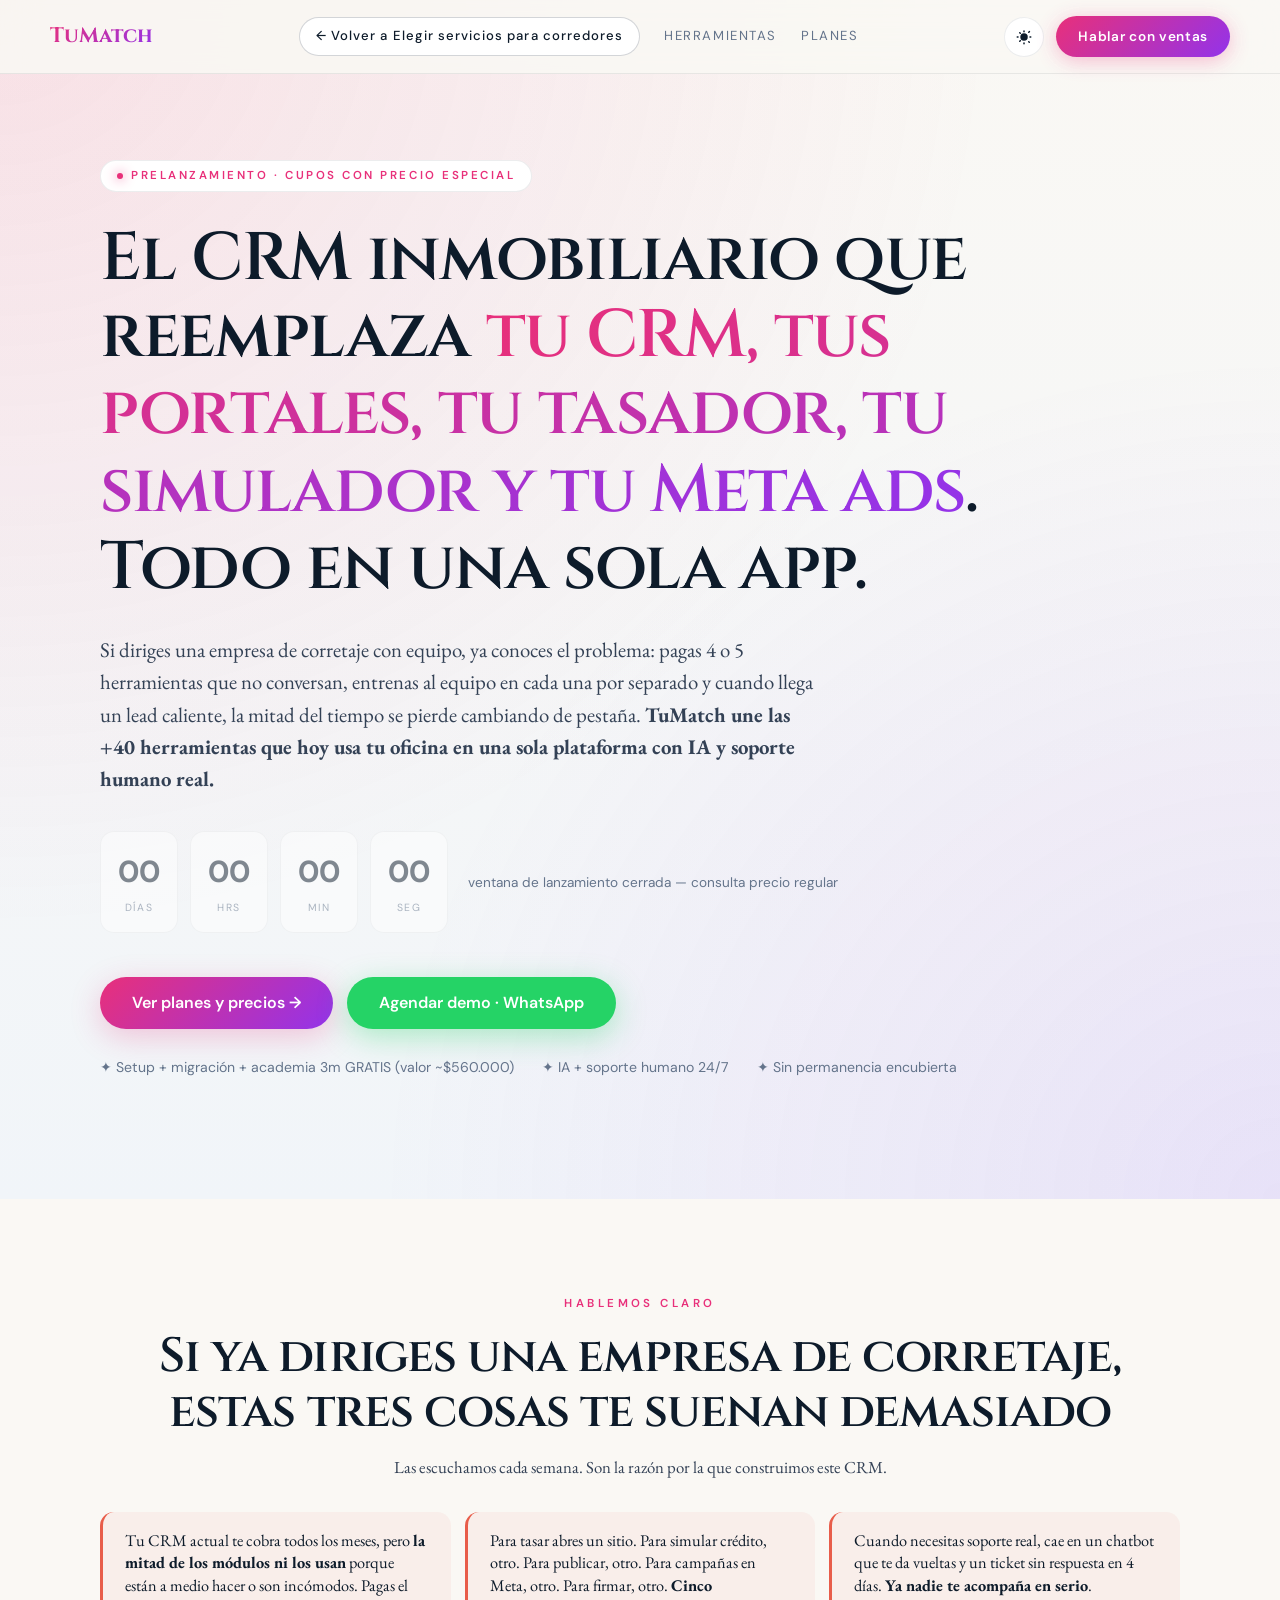
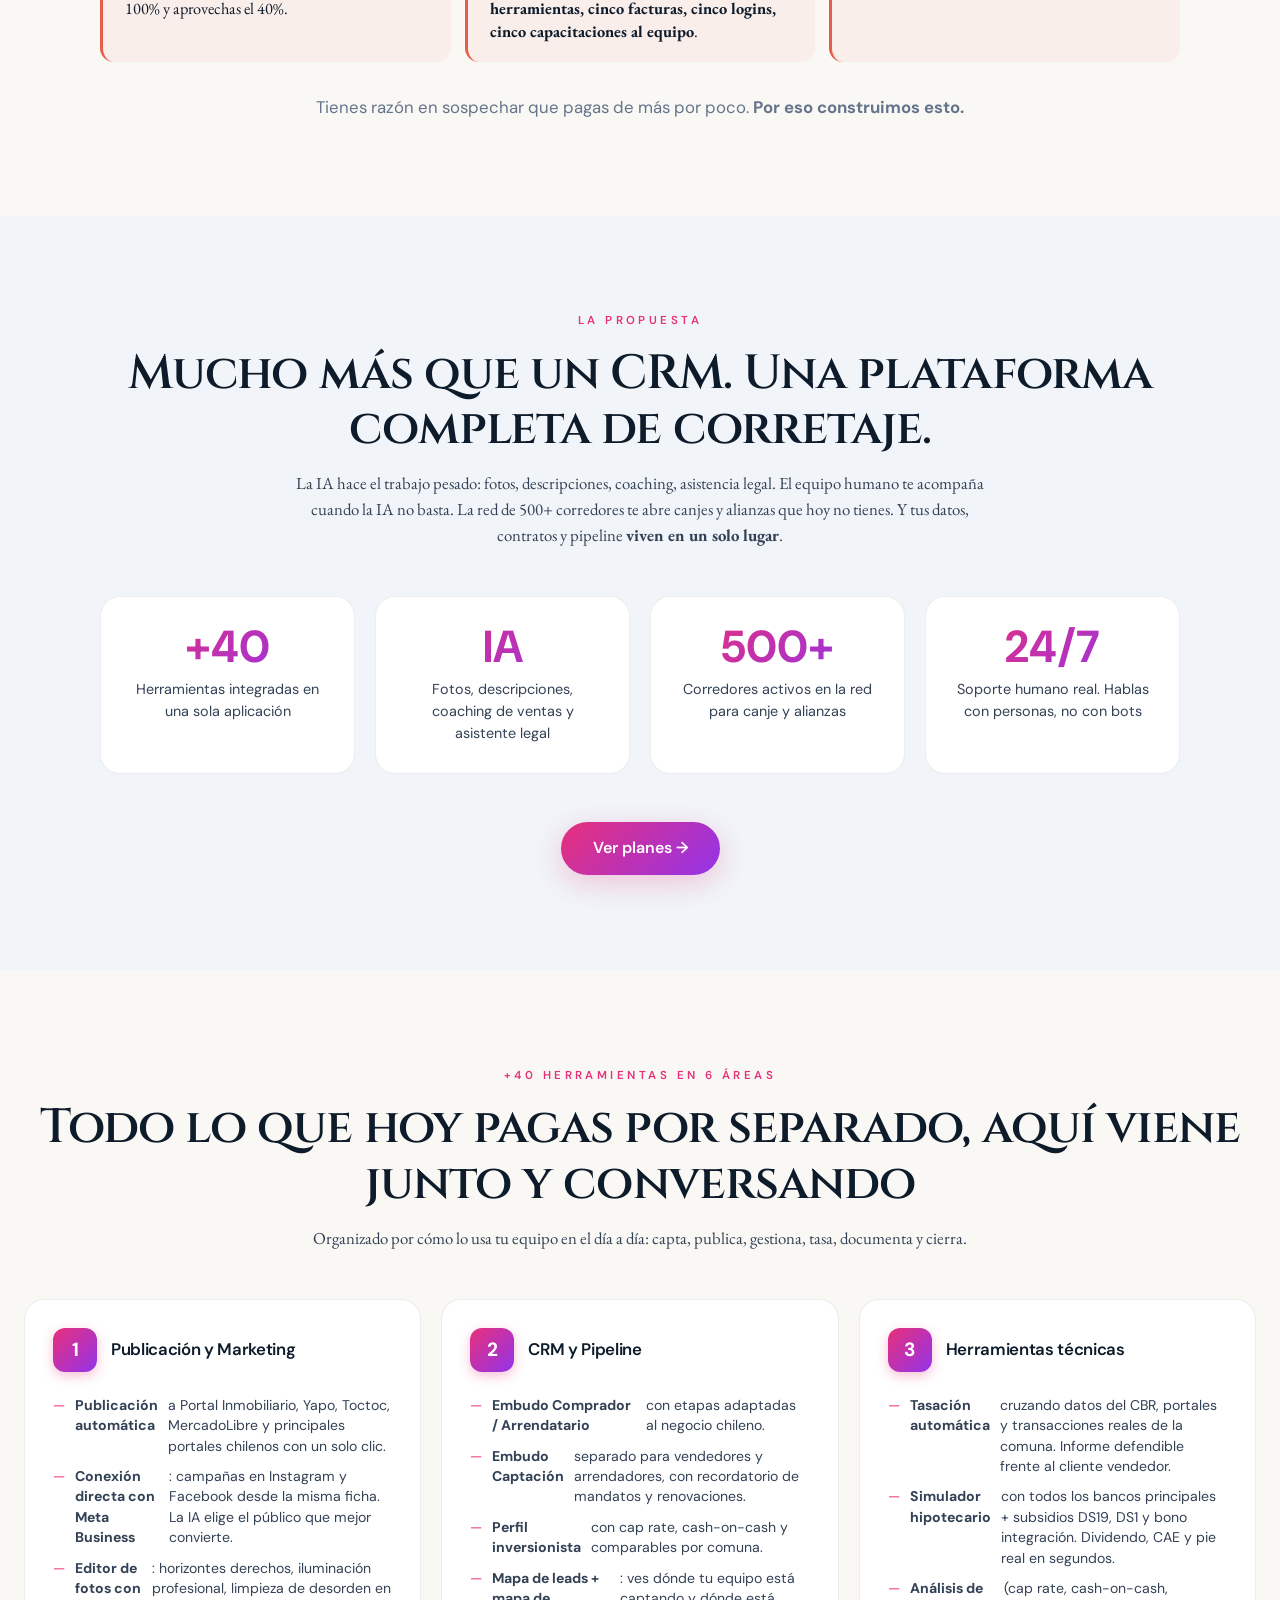
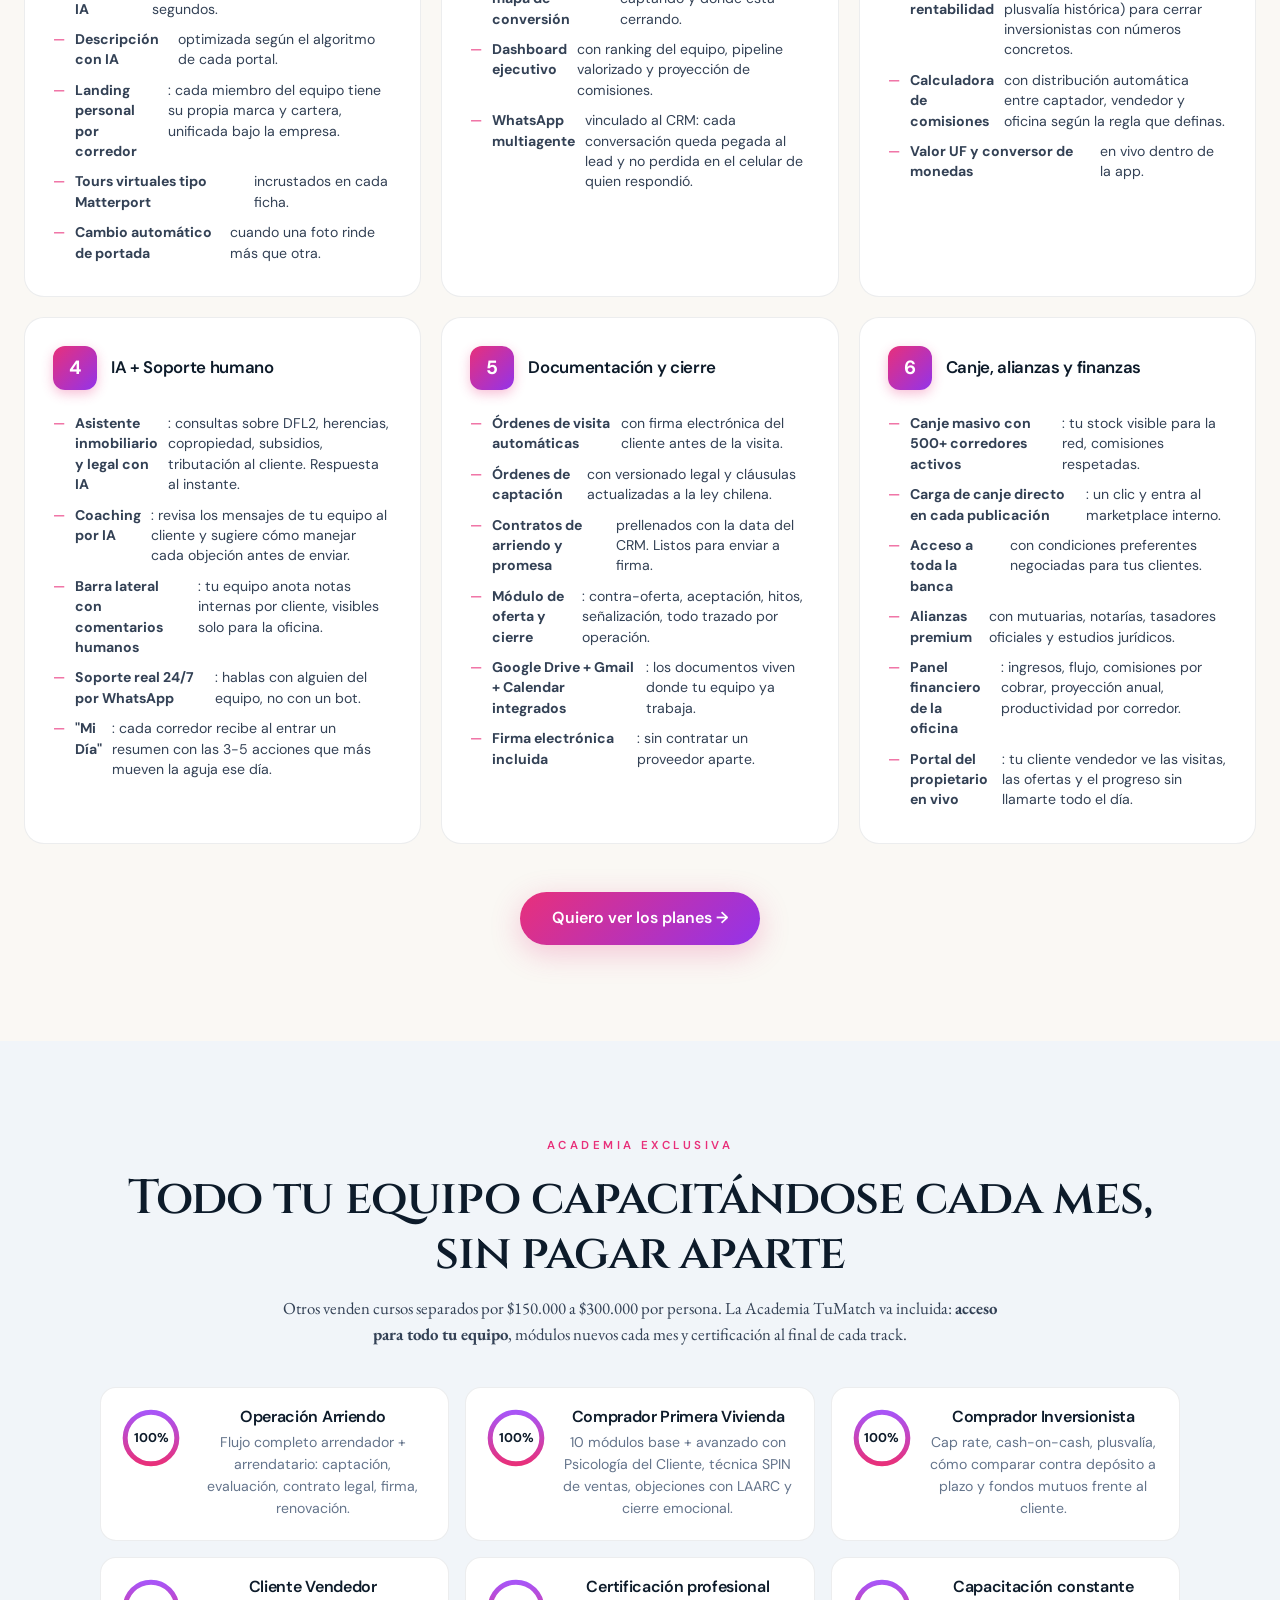
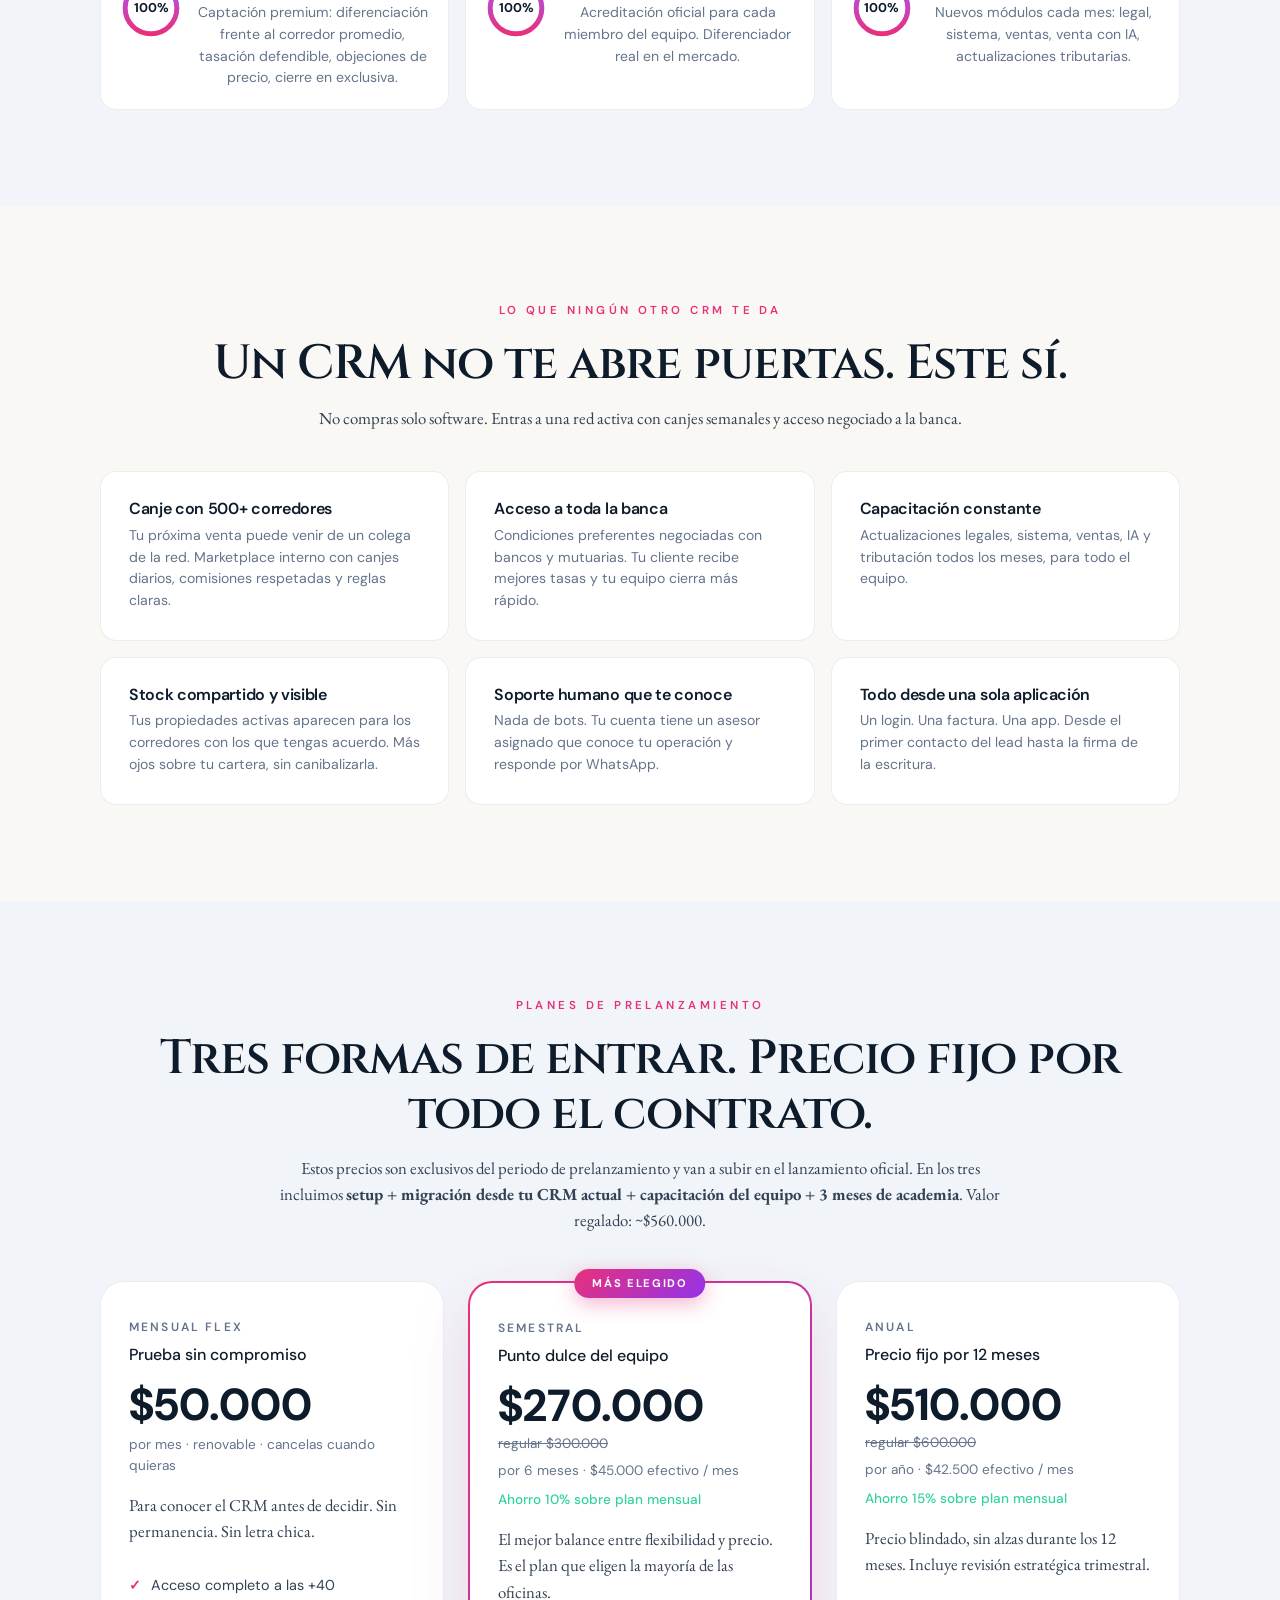
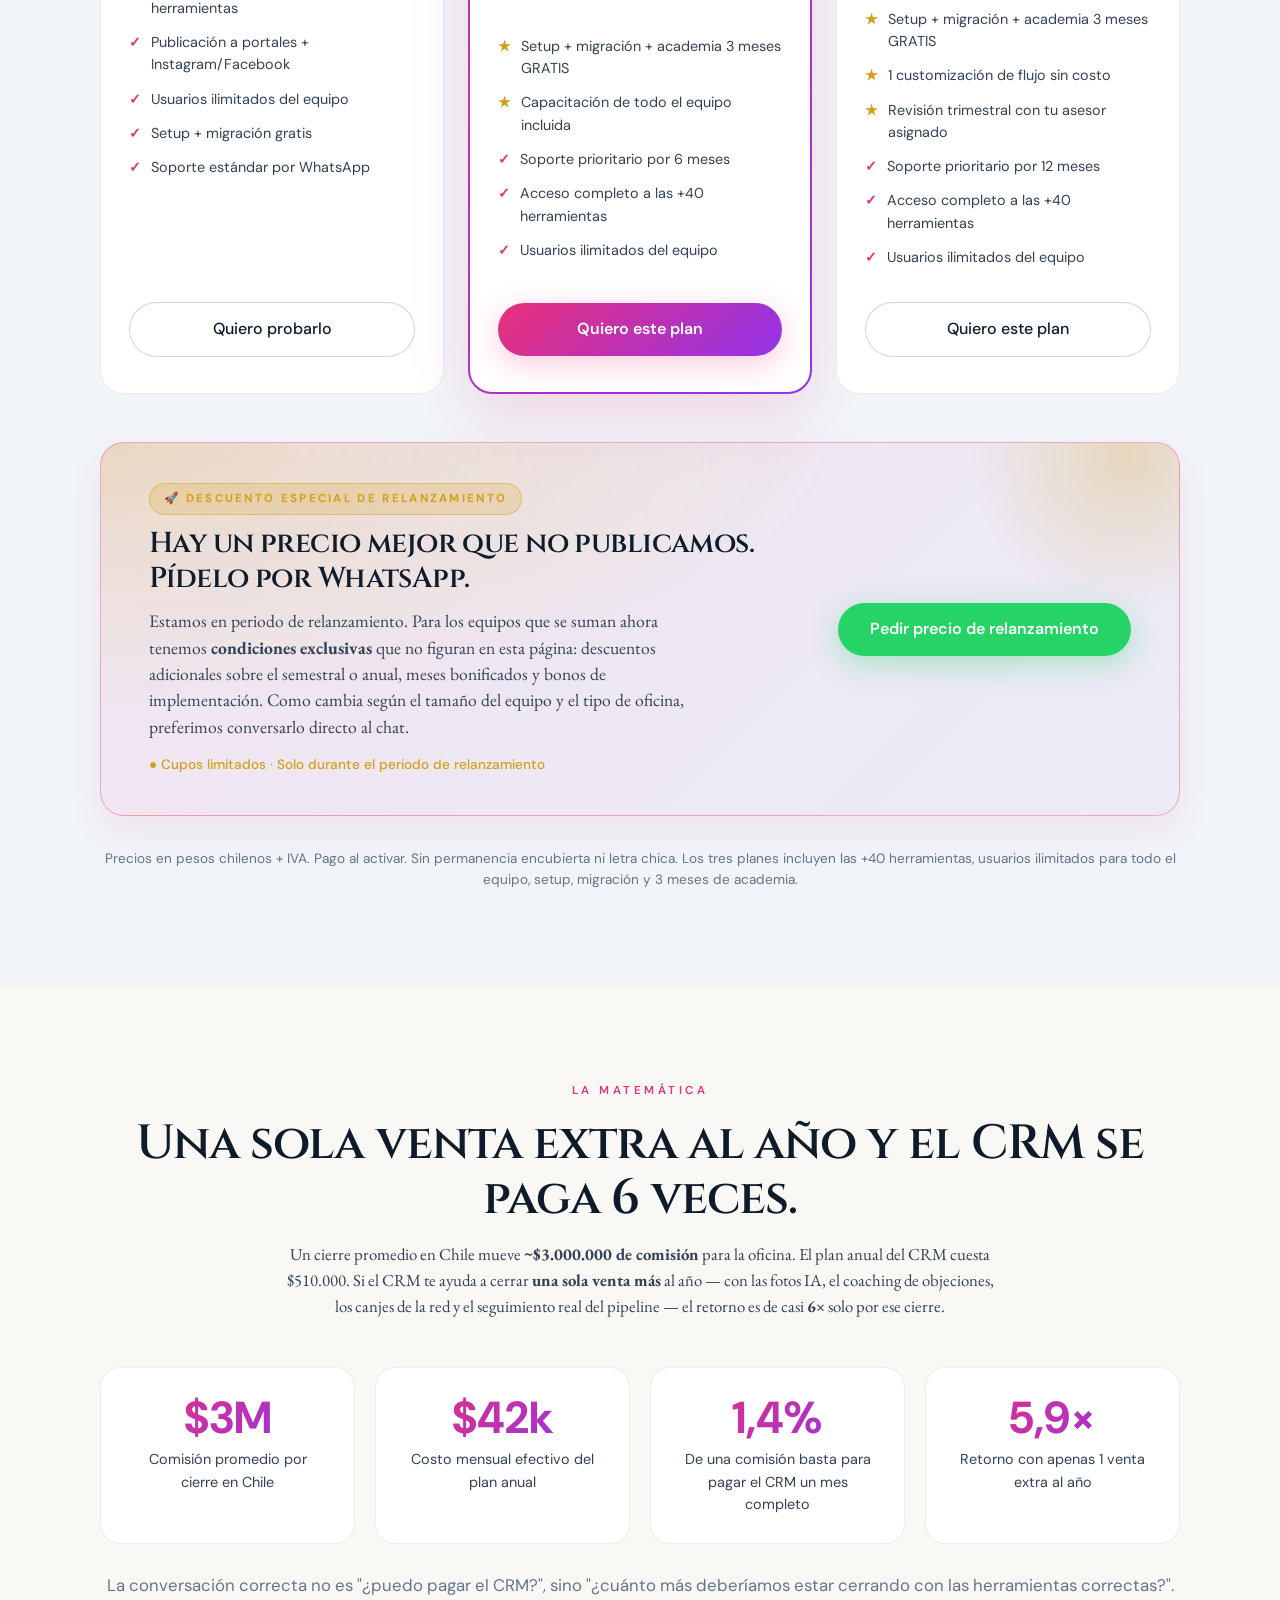
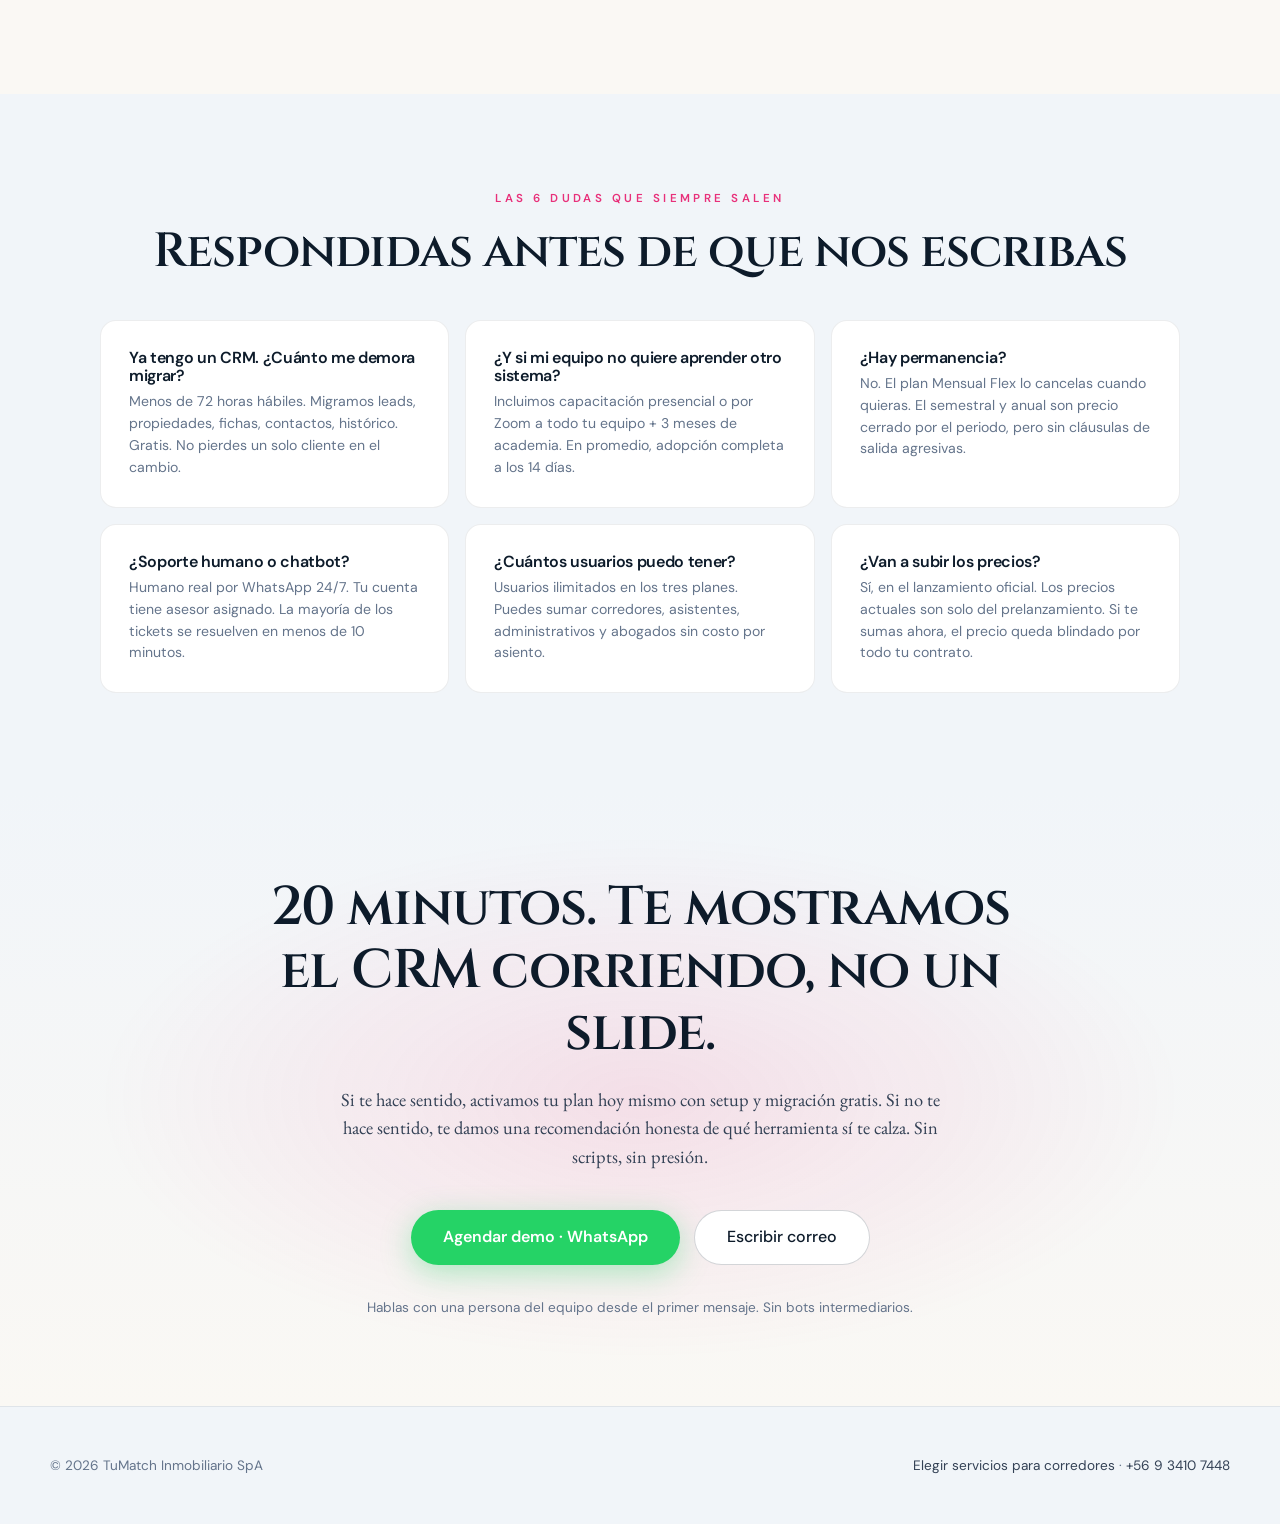
==== commit 01c4c1bd: "fix(crm, membresia): footers apuntan a /#elige en lugar de cross-links Consistencia con el nav: cada" ====
--- a/crm/index.html
+++ b/crm/index.html
@@ -493,7 +493,7 @@
     <div class="footer-inner">
       <div>© 2026 TuMatch Inmobiliario SpA</div>
       <div>
-        <a href="/">Inicio</a> · <a href="/membresia">Membresía</a> ·
+        <a href="/#elige">Elegir servicios para corredores</a> ·
         <a href="https://wa.me/56934107448" target="_blank" rel="noopener noreferrer">+56 9 3410 7448</a>
       </div>
     </div>
--- a/styles.css
+++ b/styles.css
@@ -303,6 +303,26 @@
 .billing-toggle .discount { font-size: 0.7rem; padding: 1px 6px; border-radius: 999px; background: rgba(52, 211, 153, 0.2); color: var(--emerald); margin-left: 6px; }
 .billing-toggle button.active .discount { background: rgba(255, 255, 255, 0.25); color: white; }
 
+/* Special discount note below billing toggle */
+.special-discount-note {
+  display: inline-flex; flex-direction: column; align-items: center; gap: 6px;
+  margin: 22px auto 0;
+  padding: 12px 22px; border-radius: 16px;
+  background: linear-gradient(135deg, rgba(212, 160, 23, 0.15), rgba(232, 48, 122, 0.10));
+  border: 1px solid rgba(212, 160, 23, 0.35);
+  box-shadow: 0 8px 24px rgba(212, 160, 23, 0.12);
+  text-align: center;
+  max-width: 560px;
+}
+.special-discount-flag {
+  font-family: 'DM Sans', sans-serif; font-size: 0.85rem; font-weight: 700;
+  color: var(--gold); letter-spacing: 0.04em;
+}
+.special-discount-detail {
+  font-family: 'DM Sans', sans-serif; font-size: 0.78rem;
+  color: var(--fg-muted); line-height: 1.4;
+}
+
 /* ---------- PLAN UF (6 cards) ---------- */
 .plans-uf-grid { display: grid; grid-template-columns: repeat(auto-fit, minmax(200px, 1fr)); gap: 16px; margin-top: 40px; }
 .plan-uf {
@@ -335,6 +355,13 @@
 .plan-uf-props { font-family: 'DM Sans', sans-serif; font-size: 0.75rem; color: var(--fg-soft); text-transform: uppercase; letter-spacing: 0.1em; margin-top: 6px; }
 .plan-uf-price { font-family: 'DM Sans', sans-serif; font-size: 2.2rem; font-weight: 700; color: var(--fg); margin-top: 20px; font-variant-numeric: tabular-nums; line-height: 1; }
 .plan-uf-unit { font-family: 'DM Sans', sans-serif; font-size: 0.85rem; color: var(--fg-soft); margin-left: 6px; font-weight: 400; }
+.plan-uf-was {
+  font-family: 'DM Sans', sans-serif; font-size: 0.78rem;
+  color: var(--fg-soft); margin-top: 4px;
+  text-decoration: line-through; text-decoration-thickness: 1.5px;
+  text-decoration-color: rgba(232, 48, 122, 0.5);
+}
+.plan-uf-was:empty { display: none; }
 .plan-uf-clp { font-family: 'DM Sans', sans-serif; font-size: 0.8rem; color: var(--fg-soft); margin-top: 6px; }
 .plan-uf-savings { font-family: 'DM Sans', sans-serif; font-size: 0.78rem; color: var(--emerald); margin-top: 8px; font-weight: 600; min-height: 16px; }
 .plan-uf-cta {
